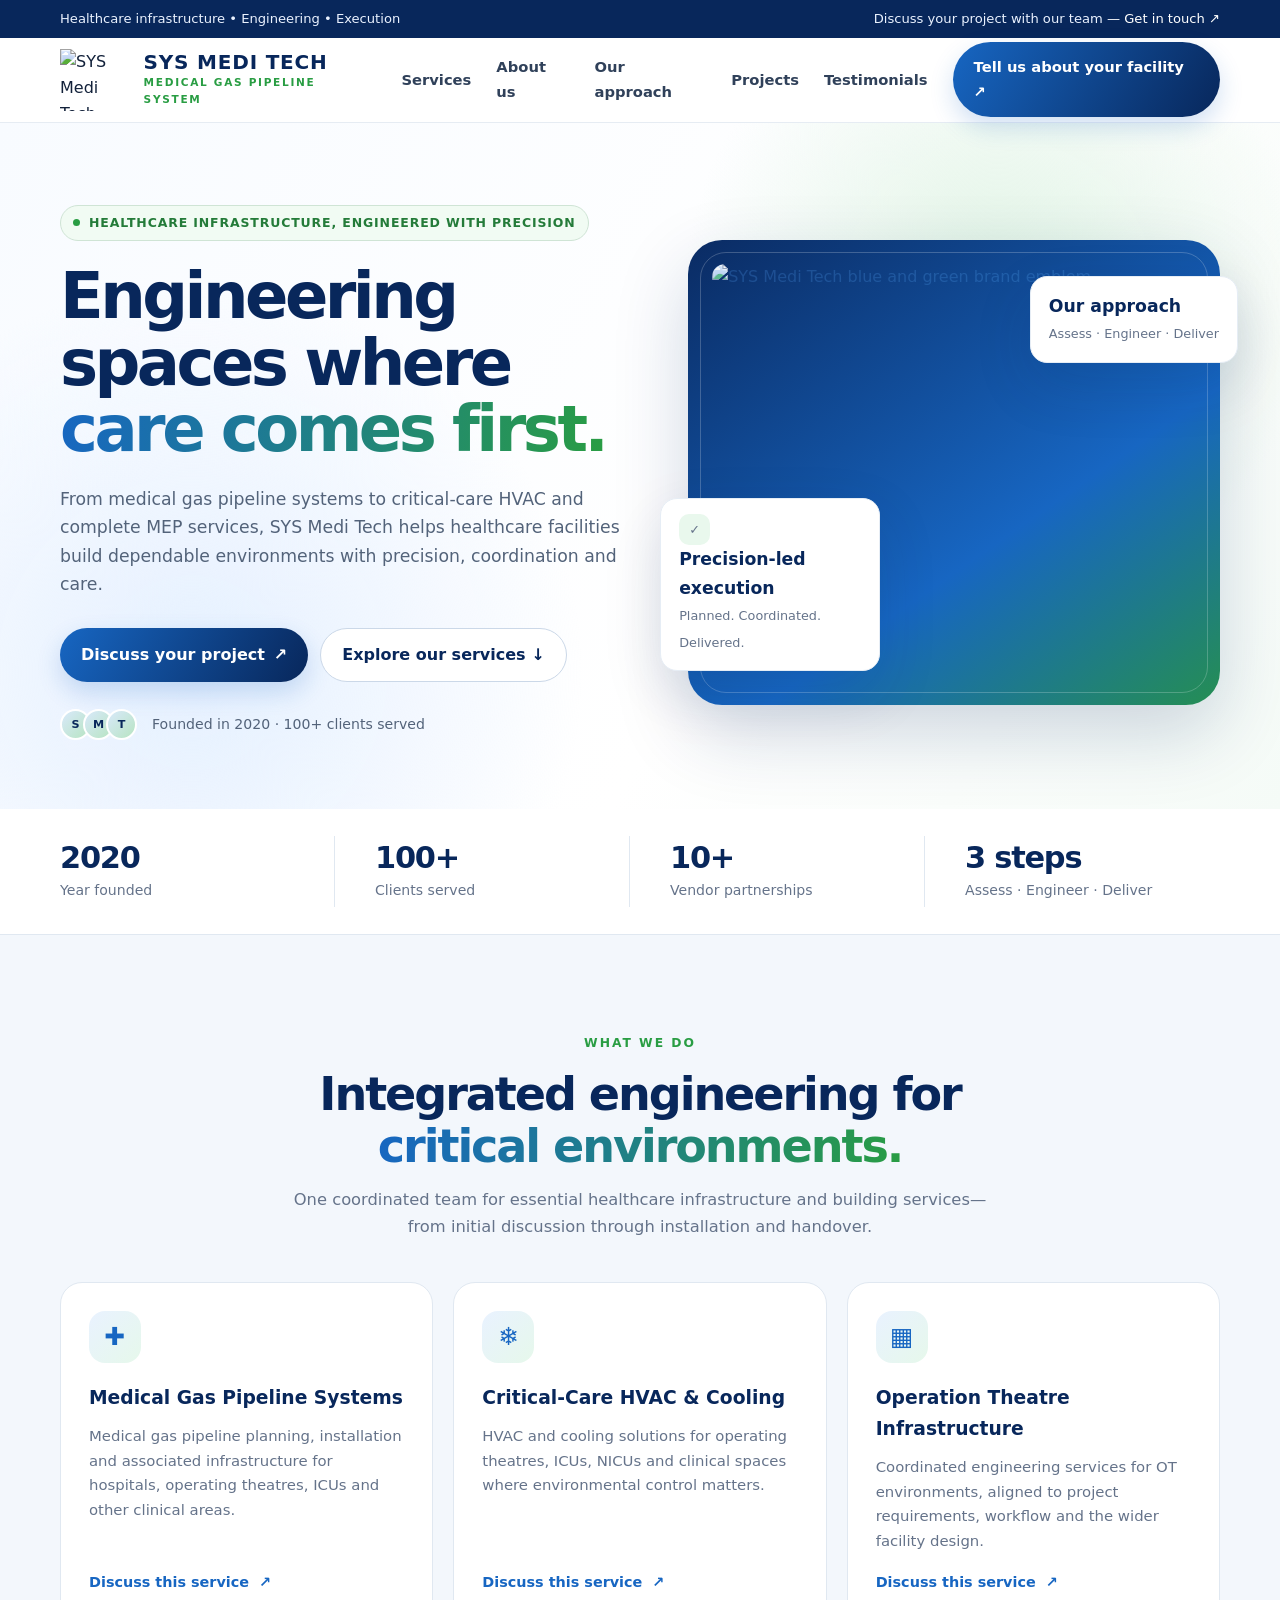
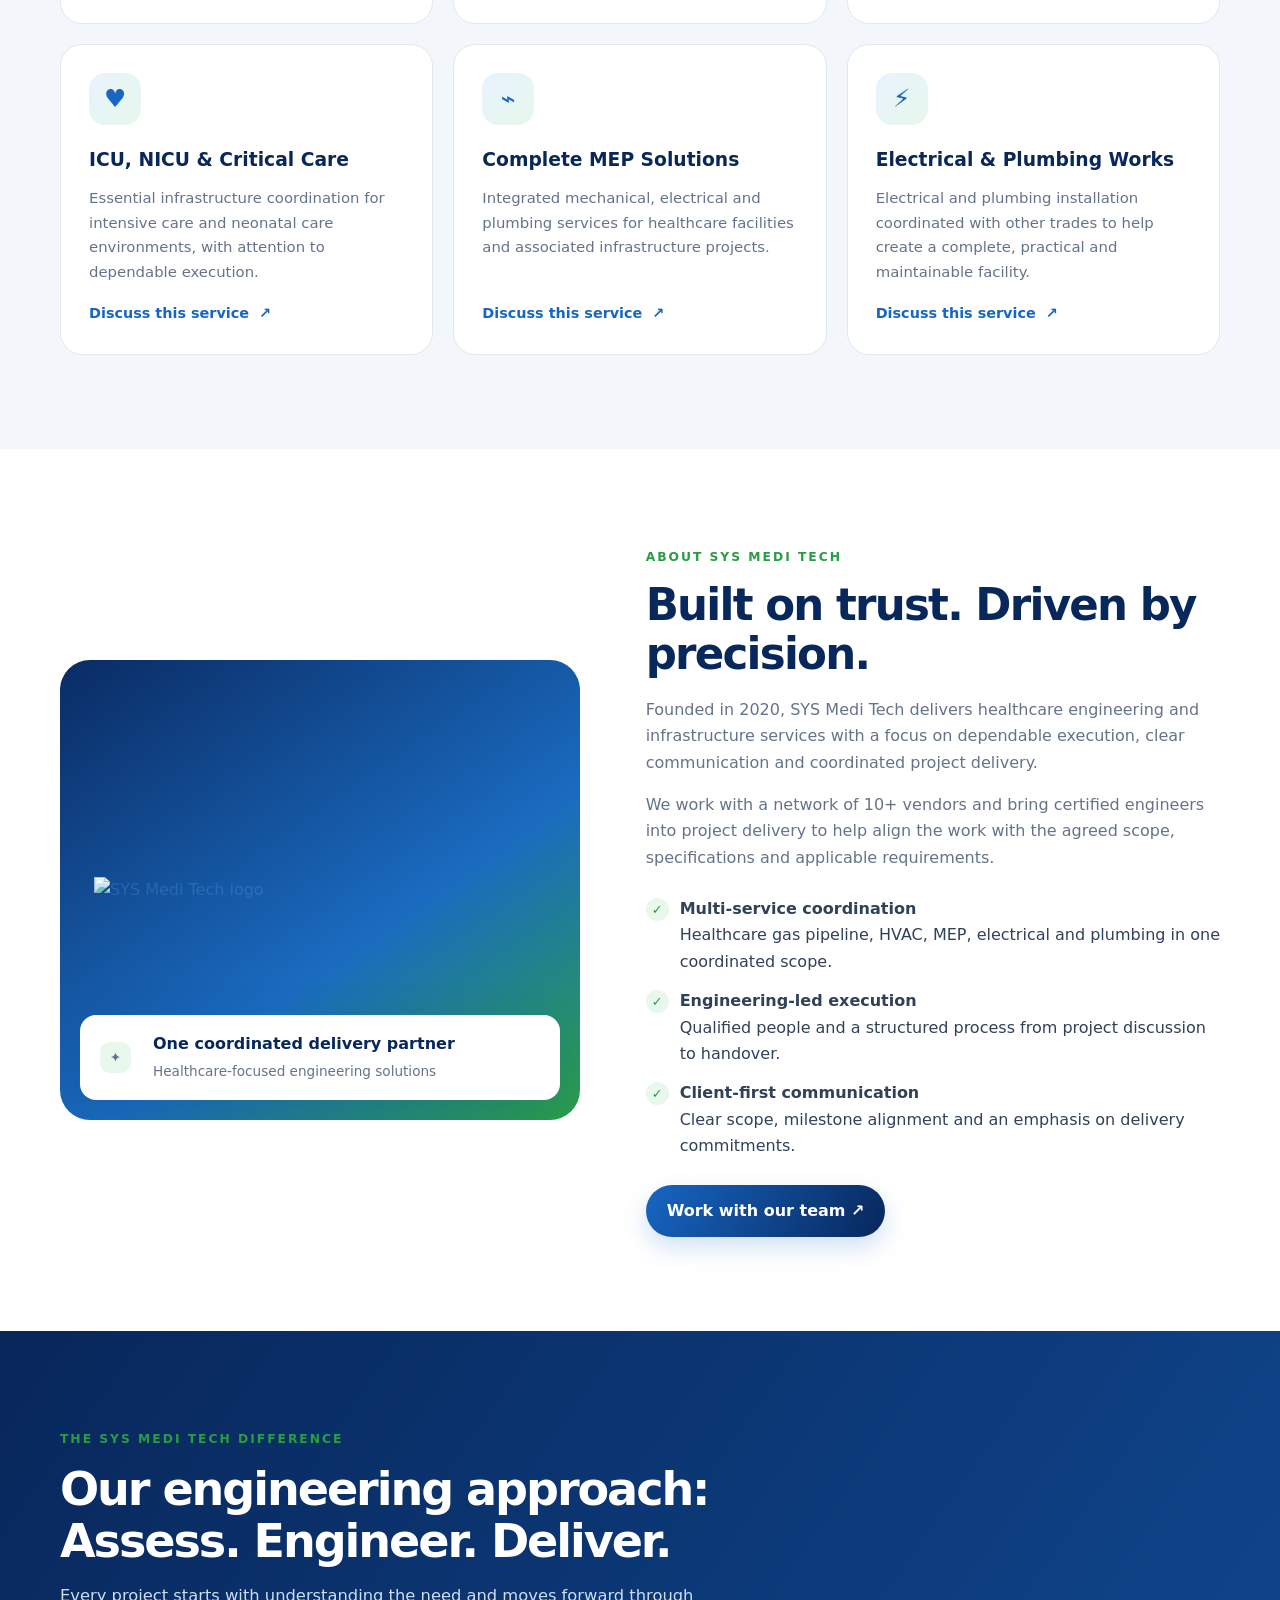
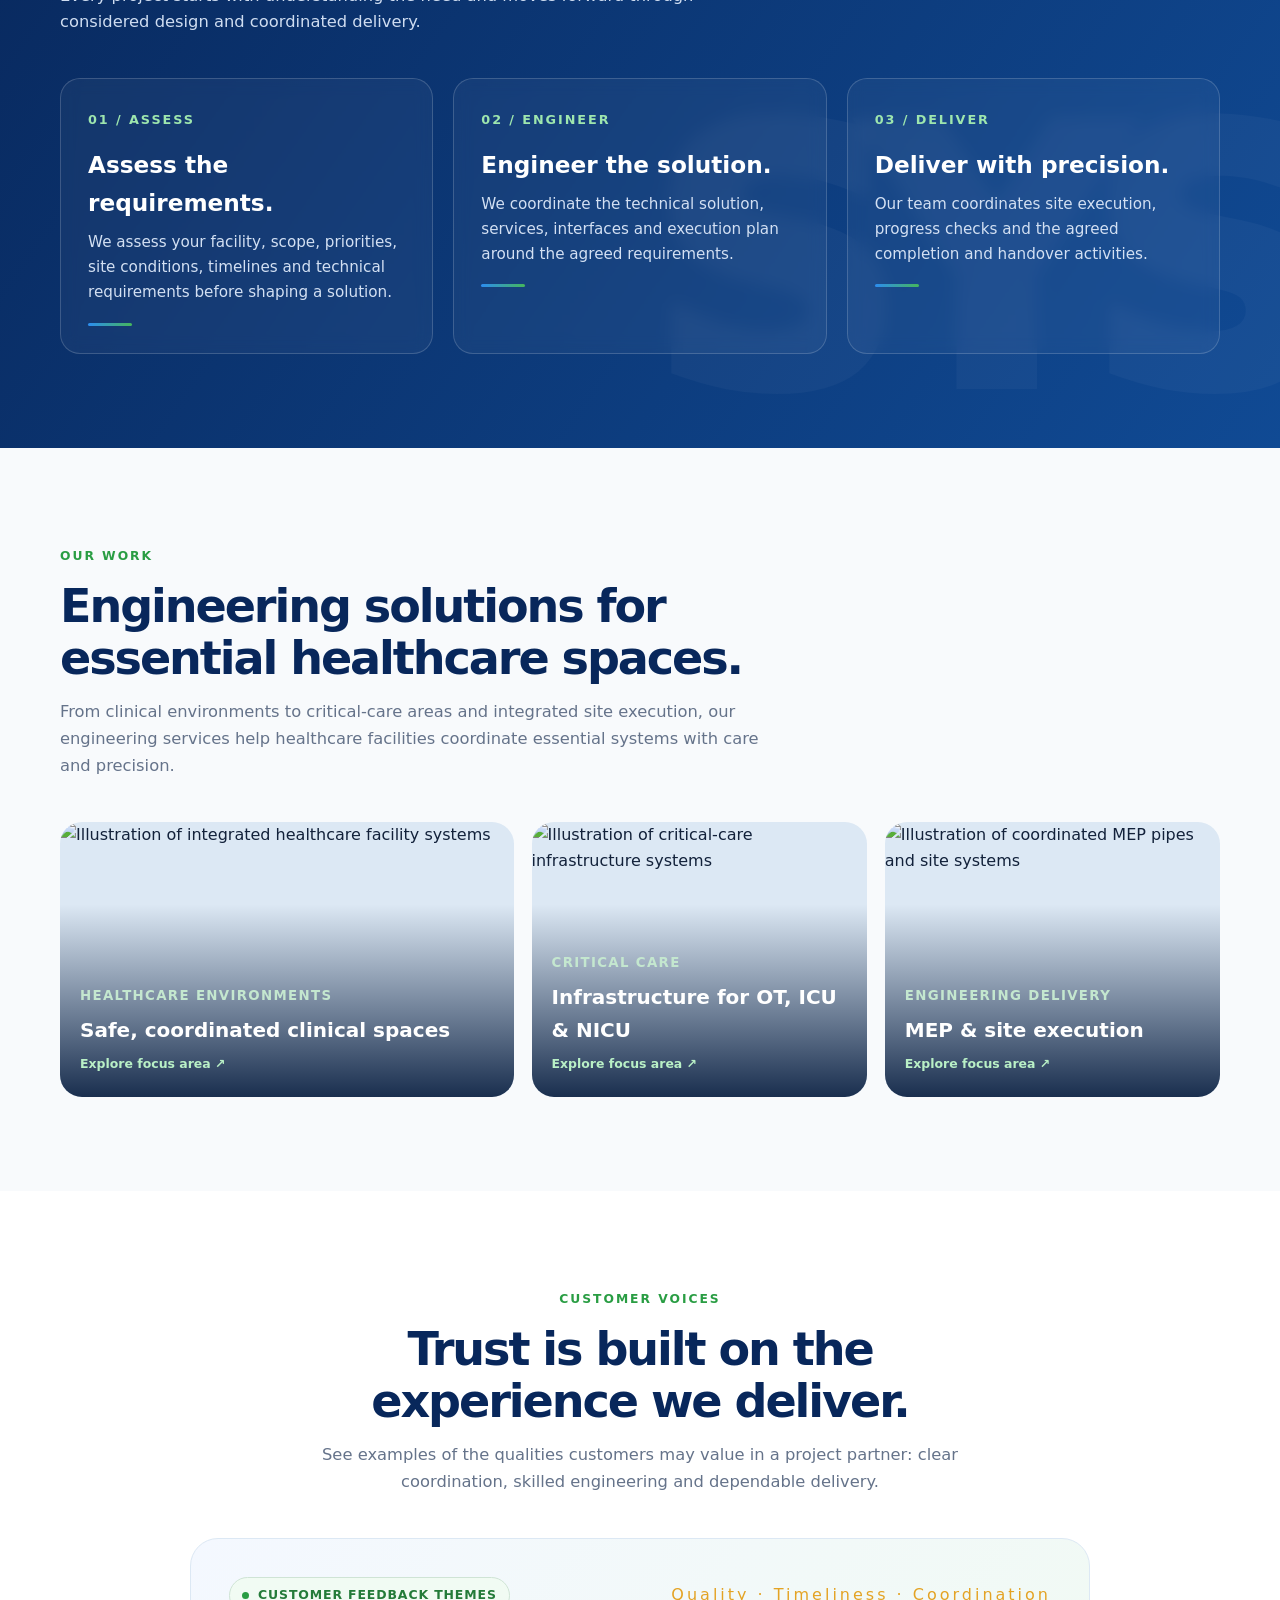
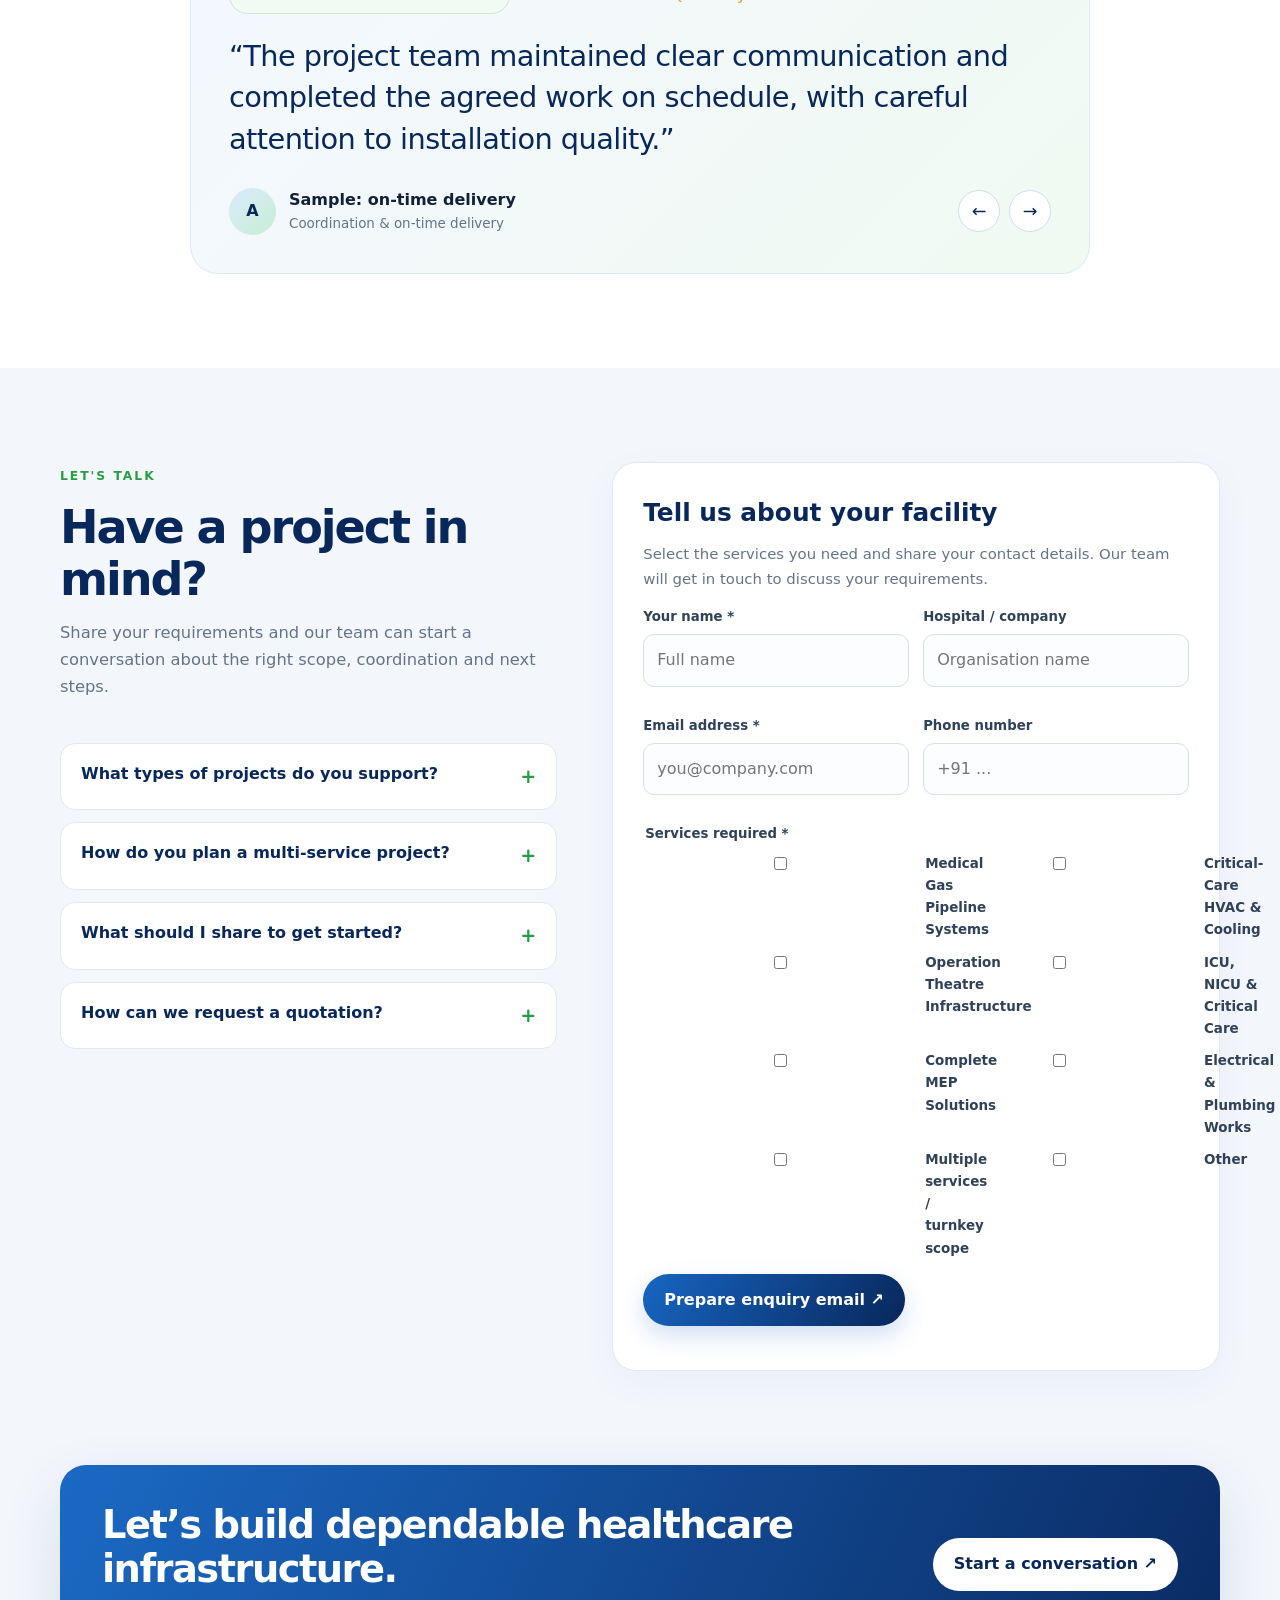
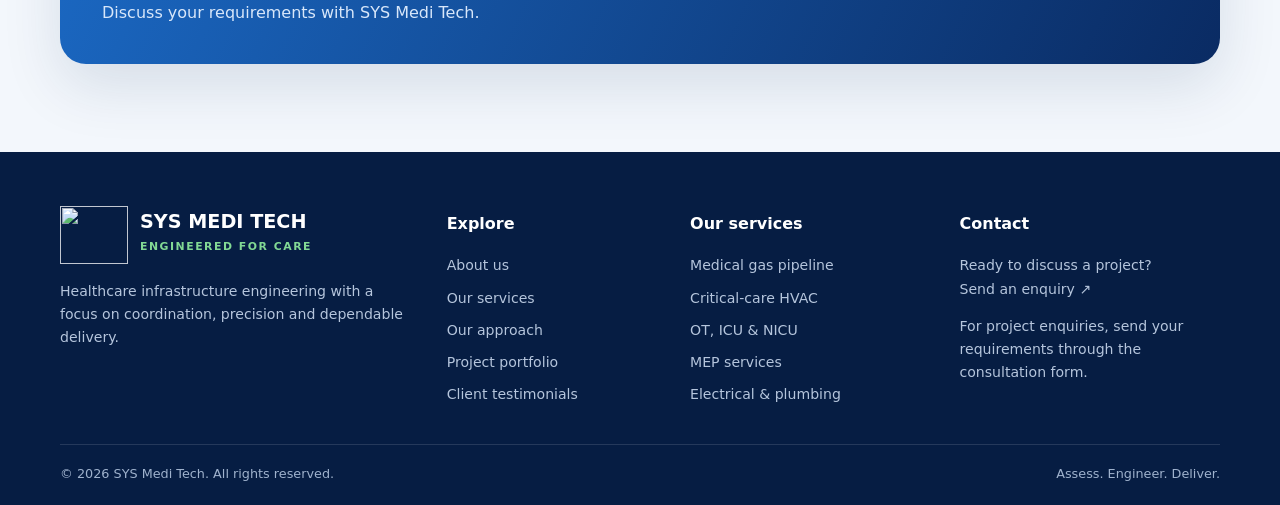
==== index.html @ 1ce5b5eb "Add files via upload added the website code base htmls" ====
<!doctype html>
<html lang="en">
<head>
<meta charset="utf-8">
<meta name="viewport" content="width=device-width, initial-scale=1">
<meta name="theme-color" content="#0b2b62">
<meta name="description" content="SYS Medi Tech delivers medical gas pipeline systems, OT and critical-care HVAC, and integrated MEP, electrical and plumbing solutions for healthcare facilities.">
<title>SYS Medi Tech | Healthcare Infrastructure, Engineered with Precision</title>
<style>
:root{--navy:#08275b;--blue:#1766c2;--green:#299d43;--ink:#12213a;--muted:#65738a;--pale:#f3f7fc;--line:#e0e8f1;--white:#fff;--shadow:0 22px 60px rgba(10,38,82,.12);--radius:22px}
*{box-sizing:border-box}html{scroll-behavior:smooth;scroll-padding-top:92px}body{margin:0;font-family:Inter,ui-sans-serif,system-ui,-apple-system,BlinkMacSystemFont,"Segoe UI",sans-serif;color:var(--ink);background:#fff;line-height:1.65}a{color:inherit;text-decoration:none}button,input,textarea,select{font:inherit}button,a{ -webkit-tap-highlight-color:transparent}.container{width:min(1160px,calc(100% - 40px));margin:auto}.topline{background:var(--navy);color:#eaf2ff;font-size:.82rem}.topline .container{display:flex;justify-content:space-between;gap:18px;padding:8px 0}.topline a{color:#fff}.header{position:sticky;top:0;z-index:30;background:rgba(255,255,255,.94);backdrop-filter:blur(14px);border-bottom:1px solid rgba(224,232,241,.8)}.nav{display:flex;align-items:center;justify-content:space-between;min-height:84px;gap:24px}.brand{display:flex;align-items:center;gap:12px;min-width:210px}.brand img{width:72px;height:62px;object-fit:contain;mix-blend-mode:multiply}.brand-text{line-height:1.05}.brand-text strong{display:block;color:var(--navy);font-size:1.25rem;letter-spacing:.04em}.brand-text span{font-size:.66rem;letter-spacing:.16em;color:var(--green);font-weight:800}.navlinks{display:flex;align-items:center;gap:25px;font-size:.92rem;font-weight:650;color:#30415a}.navlinks a:hover{color:var(--blue)}.btn{display:inline-flex;align-items:center;justify-content:center;gap:9px;border:0;border-radius:999px;padding:13px 21px;font-weight:750;cursor:pointer;transition:transform .2s,box-shadow .2s,background .2s}.btn:hover{transform:translateY(-2px)}.btn-primary{background:linear-gradient(120deg,var(--blue),var(--navy));color:#fff;box-shadow:0 10px 24px #1766c233}.btn-outline{border:1px solid #cbd8e8;background:#fff;color:var(--navy)}.menu-btn{display:none;background:#eef4fc;border:0;border-radius:12px;padding:10px;color:var(--navy);font-size:1.3rem}
.hero{position:relative;overflow:hidden;background:radial-gradient(circle at 78% 25%,#dff3e4 0,transparent 28%),radial-gradient(circle at 15% 80%,#e5f0ff 0,transparent 32%),linear-gradient(120deg,#f8fbff 0%,#fff 60%,#f5fbf7 100%);padding:82px 0 70px}.hero-grid{display:grid;grid-template-columns:1.04fr .96fr;align-items:center;gap:52px}.eyebrow{display:inline-flex;align-items:center;gap:9px;border:1px solid #cfe4d5;background:#f1fbf3;color:#247b39;padding:7px 12px;border-radius:999px;font-size:.78rem;font-weight:800;letter-spacing:.07em;text-transform:uppercase}.eyebrow:before{content:"";width:7px;height:7px;border-radius:50%;background:var(--green)}h1,h2,h3,p{margin-top:0}h1{font-size:clamp(2.7rem,5vw,4.6rem);line-height:1.04;letter-spacing:-.055em;color:var(--navy);margin:22px 0}.gradient{background:linear-gradient(100deg,var(--blue),var(--green));-webkit-background-clip:text;background-clip:text;color:transparent}.hero-copy{max-width:580px;font-size:1.08rem;color:#53637a}.hero-actions{display:flex;flex-wrap:wrap;gap:12px;margin:29px 0 27px}.microproof{display:flex;align-items:center;gap:15px;color:#53637a;font-size:.88rem}.avatars{display:flex}.avatars span{width:31px;height:31px;border:2px solid #fff;border-radius:50%;margin-left:-8px;background:linear-gradient(135deg,#d9e9fb,#b7e4c2);display:grid;place-items:center;font-size:.7rem;color:var(--navy);font-weight:900}.avatars span:first-child{margin-left:0}.hero-art{position:relative;min-height:465px;border-radius:34px;background:linear-gradient(145deg,#0a2b63,#1766c2 62%,#258e53);padding:24px;box-shadow:0 28px 75px #0a2b6330;isolation:isolate}.hero-art:before{content:"";position:absolute;inset:12px;border:1px solid #ffffff36;border-radius:26px;z-index:-1}.hero-art img{width:100%;height:100%;max-height:420px;object-fit:contain;border-radius:20px;mix-blend-mode:screen;opacity:.96}.floating-card{position:absolute;background:#fff;border:1px solid #e6edf5;box-shadow:var(--shadow);border-radius:17px;padding:15px 18px;max-width:220px}.floating-card strong{display:block;color:var(--navy);font-size:1.08rem}.floating-card span{font-size:.8rem;color:var(--muted)}.float-one{left:-28px;bottom:34px}.float-two{right:-18px;top:36px}.mini-icon{display:inline-grid;place-items:center;width:31px;height:31px;border-radius:10px;background:#e9f8ed;color:var(--green);margin-right:8px;font-weight:900}
.stats{position:relative;margin-top:-1px;background:#fff;border-bottom:1px solid var(--line)}.stats-grid{display:grid;grid-template-columns:repeat(4,1fr);padding:27px 0;gap:20px}.stat{padding:4px 20px;border-right:1px solid var(--line)}.stat:first-child{padding-left:0}.stat:last-child{border:0}.stat strong{display:block;font-size:1.9rem;line-height:1.2;color:var(--navy);letter-spacing:-.04em}.stat span{font-size:.88rem;color:var(--muted)}
section{padding:94px 0}.section-head{max-width:720px;margin-bottom:42px}.section-head.center{text-align:center;margin-left:auto;margin-right:auto}.kicker{font-size:.77rem;text-transform:uppercase;letter-spacing:.16em;color:var(--green);font-weight:850}.section-head h2{font-size:clamp(2rem,3.6vw,3.1rem);letter-spacing:-.045em;line-height:1.13;color:var(--navy);margin:12px 0 15px}.section-head p{color:var(--muted);font-size:1.02rem}
.services{background:var(--pale)}.service-grid{display:grid;grid-template-columns:repeat(3,1fr);gap:20px}.service-card{background:#fff;border:1px solid var(--line);border-radius:var(--radius);padding:28px;transition:transform .22s,box-shadow .22s,border-color .22s;display:flex;flex-direction:column;min-height:290px}.service-card:hover{transform:translateY(-5px);box-shadow:var(--shadow);border-color:#b6d2f1}.service-icon{width:52px;height:52px;border-radius:16px;display:grid;place-items:center;background:linear-gradient(135deg,#e9f2ff,#e6f8eb);color:var(--blue);font-size:1.55rem;margin-bottom:20px}.service-card h3{font-size:1.17rem;color:var(--navy);margin-bottom:10px}.service-card p{color:var(--muted);font-size:.93rem;margin-bottom:18px}.service-card a{margin-top:auto;color:var(--blue);font-weight:800;font-size:.9rem}.service-card a span{margin-left:5px}
.about-grid{display:grid;grid-template-columns:.95fr 1.05fr;gap:66px;align-items:center}.about-visual{position:relative;min-height:460px;border-radius:30px;overflow:hidden;background:linear-gradient(145deg,#0a2b63,#1a6bc0 60%,#2ba04a);padding:34px;display:flex;align-items:center;justify-content:center}.about-visual img{width:100%;max-height:390px;object-fit:contain;mix-blend-mode:screen}.about-stamp{position:absolute;bottom:20px;left:20px;right:20px;background:#fff;padding:16px 20px;border-radius:16px;display:flex;align-items:center;gap:14px;box-shadow:var(--shadow)}.about-stamp strong{display:block;color:var(--navy)}.about-stamp span{font-size:.85rem;color:var(--muted)}.about-copy h2{font-size:clamp(2rem,3.4vw,3rem);line-height:1.12;letter-spacing:-.04em;color:var(--navy);margin:12px 0 18px}.about-copy>p{color:var(--muted)}.check-list{list-style:none;padding:0;margin:25px 0;display:grid;gap:13px}.check-list li{display:flex;gap:11px;align-items:flex-start;color:#30415a}.check{flex:0 0 23px;height:23px;border-radius:50%;display:grid;place-items:center;background:#e8f8ec;color:var(--green);font-weight:900;font-size:.8rem;margin-top:2px}.three-d{background:linear-gradient(125deg,#08275b,#104a94);color:#fff;position:relative;overflow:hidden}.three-d:after{content:"SYS";position:absolute;right:-20px;bottom:-110px;font-size:22rem;font-weight:950;color:#ffffff08;letter-spacing:-.1em;pointer-events:none}.three-d .section-head h2{color:#fff}.three-d .section-head p{color:#cfddf1}.steps{display:grid;grid-template-columns:repeat(3,1fr);gap:20px;position:relative;z-index:1}.step{padding:27px;border:1px solid #ffffff2c;background:#ffffff0b;border-radius:20px;backdrop-filter:blur(8px)}.step-number{font-size:.8rem;color:#9ee6ae;font-weight:900;letter-spacing:.15em}.step h3{font-size:1.45rem;margin:13px 0 8px}.step p{color:#d3e0f3;margin:0;font-size:.95rem}.step-line{height:3px;width:44px;background:linear-gradient(90deg,#2c8df0,#45b65c);margin:17px 0 0;border-radius:4px}
.projects{background:#f8fafc}.project-grid{display:grid;grid-template-columns:1.15fr .85fr .85fr;gap:18px}.project-card{min-height:275px;border-radius:22px;overflow:hidden;position:relative;background:#dce8f4}.project-card>a{display:block;position:relative;height:100%;min-height:275px;color:inherit}.project-card img{width:100%;height:100%;min-height:275px;object-fit:cover;display:block;transition:transform .5s}.project-card:hover img{transform:scale(1.05)}.project-more{display:inline-block;margin-top:7px;font-size:.78rem;font-weight:800;color:#b9f0c6}.project-card .project-label{pointer-events:none}.project-card:after{content:"";position:absolute;inset:0;background:linear-gradient(0deg,#061c3ee8,transparent 70%)}.project-label{position:absolute;z-index:1;bottom:20px;left:20px;right:20px;color:#fff}.project-label small{color:#c4e7cf;font-weight:800;letter-spacing:.1em;text-transform:uppercase}.project-label h3{margin:6px 0 0;font-size:1.25rem}.portfolio-note{font-size:.86rem;color:var(--muted);margin-top:16px}
.testimonials{background:#fff}.testimonial-shell{max-width:900px;margin:auto;border-radius:28px;padding:38px;background:linear-gradient(135deg,#f4f8ff,#f0faf2);border:1px solid #dce8f4}.testimonial-top{display:flex;align-items:center;justify-content:space-between;gap:15px;margin-bottom:22px}.stars{letter-spacing:3px;color:#e4a324}.testimonial-quote{font-size:clamp(1.25rem,2.3vw,1.8rem);line-height:1.45;letter-spacing:-.02em;color:var(--navy);margin:0 0 26px}.testimonial-bottom{display:flex;align-items:center;justify-content:space-between;gap:20px}.client{display:flex;align-items:center;gap:13px}.client-avatar{width:47px;height:47px;border-radius:50%;background:linear-gradient(135deg,#dbeaff,#c6efd1);display:grid;place-items:center;color:var(--navy);font-weight:900}.client strong{display:block}.client span{display:block;color:var(--muted);font-size:.84rem}.slider-controls{display:flex;gap:9px}.slider-controls button{width:42px;height:42px;border-radius:50%;border:1px solid #d2deed;background:#fff;color:var(--navy);cursor:pointer;font-size:1.1rem}.testimonial-disclaimer{font-size:.8rem;color:#68778d;text-align:center;margin:16px auto 0;max-width:720px}
.faq-contact{background:var(--pale)}.faq-grid{display:grid;grid-template-columns:.9fr 1.1fr;gap:55px}.faq-list details{background:#fff;border:1px solid var(--line);border-radius:15px;margin-bottom:12px;padding:17px 20px}.faq-list summary{font-weight:800;color:var(--navy);cursor:pointer;list-style:none;display:flex;justify-content:space-between;gap:16px}.faq-list summary:after{content:"+";font-size:1.2rem;color:var(--green)}.faq-list details[open] summary:after{content:"−"}.faq-list details p{margin:13px 0 0;color:var(--muted);font-size:.92rem}.contact-card{background:#fff;border:1px solid var(--line);border-radius:24px;padding:30px;box-shadow:0 12px 40px #0a2b630a}.contact-card h3{color:var(--navy);font-size:1.55rem;margin-bottom:8px}.contact-card>p{color:var(--muted);font-size:.93rem}.form-grid{display:grid;grid-template-columns:1fr 1fr;gap:14px}.field{display:flex;flex-direction:column;gap:6px;margin-bottom:14px}.field.full{grid-column:1/-1}.field label{font-size:.83rem;font-weight:750;color:#30415a}.field input,.field select,.field textarea{width:100%;border:1px solid #d6e0ec;background:#fbfdff;border-radius:11px;padding:12px 13px;color:var(--ink);outline:none}.field input:focus,.field select:focus,.field textarea:focus{border-color:#4386d4;box-shadow:0 0 0 3px #4386d41c}.field textarea{min-height:105px;resize:vertical}.form-note{font-size:.78rem;color:var(--muted);margin:10px 0 0}.form-status{font-size:.88rem;margin-top:12px;color:var(--green);font-weight:700}
.cta-band{padding:0 0 88px;background:var(--pale)}.cta-inner{background:linear-gradient(115deg,#1b69c4,#0a2b63);border-radius:26px;padding:38px 42px;display:flex;align-items:center;justify-content:space-between;gap:24px;color:#fff;box-shadow:var(--shadow)}.cta-inner h2{font-size:clamp(1.6rem,3vw,2.4rem);line-height:1.15;margin:0 0 8px;letter-spacing:-.04em}.cta-inner p{margin:0;color:#d8e7fa}.cta-inner .btn{background:#fff;color:var(--navy);white-space:nowrap}
footer{background:#061d43;color:#d1dced;padding:54px 0 20px}.footer-grid{display:grid;grid-template-columns:1.35fr .8fr .9fr 1fr;gap:35px;padding-bottom:38px}.footer-brand{display:flex;align-items:center;gap:12px;margin-bottom:16px}.footer-brand img{width:68px;height:58px;object-fit:contain;mix-blend-mode:screen}.footer-brand strong{font-size:1.2rem;display:block;color:#fff;line-height:1.1}.footer-brand span{font-size:.68rem;letter-spacing:.14em;color:#82d994;font-weight:800}.footer-grid p,.footer-grid li{font-size:.88rem;color:#b5c5dc}.footer-grid h4{color:#fff;margin:5px 0 17px}.footer-grid ul{list-style:none;margin:0;padding:0;display:grid;gap:9px}.footer-grid a:hover{color:#9fe2ad}.footer-bottom{border-top:1px solid #ffffff20;padding-top:18px;display:flex;justify-content:space-between;gap:18px;font-size:.8rem;color:#9fb2cd}.back-top{position:fixed;right:20px;bottom:20px;width:46px;height:46px;border-radius:50%;display:grid;place-items:center;background:var(--green);color:white;box-shadow:0 10px 28px #1c8b3b55;z-index:20;opacity:0;pointer-events:none;transition:opacity .2s}.back-top.visible{opacity:1;pointer-events:auto}
@media(max-width:960px){.navlinks{gap:15px}.navlinks a:not(.btn){font-size:.84rem}.hero-grid{gap:30px}.hero-art{min-height:380px}.service-grid{grid-template-columns:repeat(2,1fr)}.about-grid{gap:35px}.project-grid{grid-template-columns:1fr 1fr}.project-card:first-child{grid-column:1/-1}.footer-grid{grid-template-columns:1fr 1fr}.faq-grid{gap:30px}}
@media(max-width:760px){.container{width:min(100% - 30px,600px)}.topline .container{justify-content:center;text-align:center}.topline .top-right{display:none}.nav{min-height:72px}.brand{min-width:0}.brand img{width:56px;height:52px}.brand-text strong{font-size:1.05rem}.brand-text span{font-size:.56rem}.menu-btn{display:block}.navlinks{display:none;position:absolute;left:15px;right:15px;top:calc(100% + 7px);background:#fff;border:1px solid var(--line);border-radius:17px;padding:18px;box-shadow:var(--shadow);align-items:stretch;flex-direction:column;gap:14px}.navlinks.open{display:flex}.navlinks .btn{width:100%}.hero{padding:55px 0 54px}.hero-grid{grid-template-columns:1fr;gap:40px}h1{font-size:clamp(2.55rem,12vw,3.7rem)}.hero-art{min-height:300px;padding:18px;margin:0 10px}.hero-art img{max-height:290px}.float-one{left:-10px;bottom:18px}.float-two{right:-10px;top:15px}.floating-card{padding:11px 13px;max-width:175px}.floating-card strong{font-size:.95rem}.floating-card span{font-size:.72rem}.stats-grid{grid-template-columns:1fr 1fr;gap:22px 10px;padding:24px 0}.stat{padding:4px 12px;border-right:0}.stat:nth-child(odd){border-right:1px solid var(--line);padding-left:0}.stat strong{font-size:1.65rem}section{padding:68px 0}.section-head{margin-bottom:30px}.service-grid{grid-template-columns:1fr}.service-card{min-height:0}.about-grid{grid-template-columns:1fr;gap:32px}.about-visual{min-height:320px;padding:22px}.about-visual img{max-height:275px}.steps{grid-template-columns:1fr}.step{padding:23px}.project-grid{grid-template-columns:1fr}.project-card:first-child{grid-column:auto}.project-card,.project-card>a,.project-card img{min-height:240px}.testimonial-shell{padding:24px 20px}.testimonial-top{align-items:flex-start;flex-direction:column}.testimonial-bottom{align-items:flex-start}.faq-grid{grid-template-columns:1fr}.contact-card{padding:22px}.form-grid{grid-template-columns:1fr;gap:0}.field.full{grid-column:auto}.cta-band{padding-bottom:60px}.cta-inner{padding:28px 23px;align-items:flex-start;flex-direction:column}.footer-grid{grid-template-columns:1fr;gap:25px}.footer-bottom{flex-direction:column;gap:7px}}

.service-choice{border:0;padding:0;margin:0 0 14px;min-width:0}.service-choice legend{font-size:.83rem;font-weight:750;color:#30415a;margin-bottom:8px}.service-check-grid{display:grid;grid-template-columns:1fr 1fr;gap:10px 12px}.service-check-grid label{display:flex;gap:8px;align-items:flex-start;font-size:.84rem;color:#30415a;cursor:pointer}.service-check-grid input{accent-color:#1766c2;margin-top:4px;flex:0 0 auto}.project-card a:focus-visible{outline:3px solid #1766c2;outline-offset:3px}.brand img{object-fit:contain;mix-blend-mode:normal}
@media(max-width:760px){.service-check-grid{grid-template-columns:1fr}}

@media(prefers-reduced-motion:reduce){html{scroll-behavior:auto}*,*:before,*:after{transition:none!important;animation:none!important}}
</style>
</head>
<body>
<div class="topline"><div class="container"><div>Healthcare infrastructure • Engineering • Execution</div><div class="top-right">Discuss your project with our team <a href="#contact">— Get in touch ↗</a></div></div></div>
<header class="header"><div class="container nav">
<a class="brand" href="#home" aria-label="SYS Medi Tech home"><img src="assets/sys-medi-tech-icon.svg" alt="SYS Medi Tech emblem"><div class="brand-text"><strong>SYS MEDI TECH</strong><span>MEDICAL GAS PIPELINE SYSTEM</span></div></a>
<button class="menu-btn" id="menuBtn" aria-label="Open navigation" aria-expanded="false">☰</button>
<nav class="navlinks" id="navLinks" aria-label="Main navigation"><a href="#services">Services</a><a href="#about">About us</a><a href="#approach">Our approach</a><a href="#projects">Projects</a><a href="#testimonials">Testimonials</a><a class="btn btn-primary" href="#contact">Tell us about your facility ↗</a></nav>
</div></header>
<main>
<section class="hero" id="home"><div class="container hero-grid">
<div><span class="eyebrow">Healthcare infrastructure, engineered with precision</span><h1>Engineering spaces where <span class="gradient">care comes first.</span></h1><p class="hero-copy">From medical gas pipeline systems to critical-care HVAC and complete MEP services, SYS Medi Tech helps healthcare facilities build dependable environments with precision, coordination and care.</p><div class="hero-actions"><a class="btn btn-primary" href="#contact">Discuss your project <span>↗</span></a><a class="btn btn-outline" href="#services">Explore our services ↓</a></div><div class="microproof"><div class="avatars" aria-hidden="true"><span>S</span><span>M</span><span>T</span></div><span>Founded in 2020 · 100+ clients served</span></div></div>
<div class="hero-art"><img src="assets/sys-medi-tech-logo.svg" alt="SYS Medi Tech blue and green brand emblem"><div class="floating-card float-one"><span class="mini-icon">✓</span><strong>Precision-led execution</strong><span>Planned. Coordinated. Delivered.</span></div><div class="floating-card float-two"><strong>Our approach</strong><span>Assess · Engineer · Deliver</span></div></div>
</div></section>
<div class="stats"><div class="container stats-grid"><div class="stat"><strong>2020</strong><span>Year founded</span></div><div class="stat"><strong>100+</strong><span>Clients served</span></div><div class="stat"><strong>10+</strong><span>Vendor partnerships</span></div><div class="stat"><strong>3 steps</strong><span>Assess · Engineer · Deliver</span></div></div></div>
<section class="services" id="services"><div class="container"><div class="section-head center"><span class="kicker">What we do</span><h2>Integrated engineering for <span class="gradient">critical environments.</span></h2><p>One coordinated team for essential healthcare infrastructure and building services—from initial discussion through installation and handover.</p></div>
<div class="service-grid">
<article class="service-card"><div class="service-icon">✚</div><h3>Medical Gas Pipeline Systems</h3><p>Medical gas pipeline planning, installation and associated infrastructure for hospitals, operating theatres, ICUs and other clinical areas.</p><a href="#contact" data-service="Medical Gas Pipeline Systems">Discuss this service <span>↗</span></a></article>
<article class="service-card"><div class="service-icon">❄</div><h3>Critical-Care HVAC & Cooling</h3><p>HVAC and cooling solutions for operating theatres, ICUs, NICUs and clinical spaces where environmental control matters.</p><a href="#contact" data-service="Critical-Care HVAC & Cooling">Discuss this service <span>↗</span></a></article>
<article class="service-card"><div class="service-icon">▦</div><h3>Operation Theatre Infrastructure</h3><p>Coordinated engineering services for OT environments, aligned to project requirements, workflow and the wider facility design.</p><a href="#contact" data-service="Operation Theatre Infrastructure">Discuss this service <span>↗</span></a></article>
<article class="service-card"><div class="service-icon">♥</div><h3>ICU, NICU & Critical Care</h3><p>Essential infrastructure coordination for intensive care and neonatal care environments, with attention to dependable execution.</p><a href="#contact" data-service="ICU, NICU & Critical Care">Discuss this service <span>↗</span></a></article>
<article class="service-card"><div class="service-icon">⌁</div><h3>Complete MEP Solutions</h3><p>Integrated mechanical, electrical and plumbing services for healthcare facilities and associated infrastructure projects.</p><a href="#contact" data-service="Complete MEP Solutions">Discuss this service <span>↗</span></a></article>
<article class="service-card"><div class="service-icon">⚡</div><h3>Electrical & Plumbing Works</h3><p>Electrical and plumbing installation coordinated with other trades to help create a complete, practical and maintainable facility.</p><a href="#contact" data-service="Electrical & Plumbing Works">Discuss this service <span>↗</span></a></article>
</div></div></section>
<section id="about"><div class="container about-grid"><div class="about-visual"><img src="assets/sys-medi-tech-logo.svg" alt="SYS Medi Tech logo"><div class="about-stamp"><span class="mini-icon">✦</span><div><strong>One coordinated delivery partner</strong><span>Healthcare-focused engineering solutions</span></div></div></div><div class="about-copy"><span class="kicker">About SYS Medi Tech</span><h2>Built on trust. Driven by precision.</h2><p>Founded in 2020, SYS Medi Tech delivers healthcare engineering and infrastructure services with a focus on dependable execution, clear communication and coordinated project delivery.</p><p>We work with a network of 10+ vendors and bring certified engineers into project delivery to help align the work with the agreed scope, specifications and applicable requirements.</p><ul class="check-list"><li><span class="check">✓</span><span><strong>Multi-service coordination</strong><br>Healthcare gas pipeline, HVAC, MEP, electrical and plumbing in one coordinated scope.</span></li><li><span class="check">✓</span><span><strong>Engineering-led execution</strong><br>Qualified people and a structured process from project discussion to handover.</span></li><li><span class="check">✓</span><span><strong>Client-first communication</strong><br>Clear scope, milestone alignment and an emphasis on delivery commitments.</span></li></ul><a class="btn btn-primary" href="#contact">Work with our team ↗</a></div></div></section>
<section class="three-d" id="approach"><div class="container"><div class="section-head"><span class="kicker">The SYS Medi Tech difference</span><h2>Our engineering approach: Assess. Engineer. Deliver.</h2><p>Every project starts with understanding the need and moves forward through considered design and coordinated delivery.</p></div><div class="steps"><article class="step"><span class="step-number">01 / ASSESS</span><h3>Assess the requirements.</h3><p>We assess your facility, scope, priorities, site conditions, timelines and technical requirements before shaping a solution.</p><div class="step-line"></div></article><article class="step"><span class="step-number">02 / ENGINEER</span><h3>Engineer the solution.</h3><p>We coordinate the technical solution, services, interfaces and execution plan around the agreed requirements.</p><div class="step-line"></div></article><article class="step"><span class="step-number">03 / DELIVER</span><h3>Deliver with precision.</h3><p>Our team coordinates site execution, progress checks and the agreed completion and handover activities.</p><div class="step-line"></div></article></div></div></section>
<section class="projects" id="projects"><div class="container"><div class="section-head"><span class="kicker">Our work</span><h2>Engineering solutions for essential healthcare spaces.</h2><p>From clinical environments to critical-care areas and integrated site execution, our engineering services help healthcare facilities coordinate essential systems with care and precision.</p></div><div class="project-grid">
<article class="project-card"><a href="healthcare-environments.html" aria-label="Learn about healthcare environments"><img loading="lazy" src="assets/healthcare-environments.svg" alt="Illustration of integrated healthcare facility systems"><div class="project-label"><small>Healthcare environments</small><h3>Safe, coordinated clinical spaces</h3><span class="project-more">Explore focus area ↗</span></div></a></article>
<article class="project-card"><a href="critical-care.html" aria-label="Learn about critical care infrastructure"><img loading="lazy" src="assets/critical-care.svg" alt="Illustration of critical-care infrastructure systems"><div class="project-label"><small>Critical care</small><h3>Infrastructure for OT, ICU & NICU</h3><span class="project-more">Explore focus area ↗</span></div></a></article>
<article class="project-card"><a href="engineering-delivery.html" aria-label="Learn about engineering delivery and MEP site execution"><img loading="lazy" src="assets/engineering-delivery.svg" alt="Illustration of coordinated MEP pipes and site systems"><div class="project-label"><small>Engineering delivery</small><h3>MEP & site execution</h3><span class="project-more">Explore focus area ↗</span></div></a></article>
</div></section>
<section class="testimonials" id="testimonials"><div class="container"><div class="section-head center"><span class="kicker">Customer voices</span><h2>Trust is built on the experience we deliver.</h2><p>See examples of the qualities customers may value in a project partner: clear coordination, skilled engineering and dependable delivery.</p></div>
<div class="testimonial-shell"><div class="testimonial-top"><span class="eyebrow">Customer feedback themes</span><span class="stars" aria-label="Feedback themes">Quality · Timeliness · Coordination</span></div><p class="testimonial-quote" id="quoteText">“The project team maintained clear communication and completed the agreed work on schedule, with careful attention to installation quality.”</p><div class="testimonial-bottom"><div class="client"><div class="client-avatar" id="clientInitials">A</div><div><strong id="clientName">Sample: on-time delivery</strong><span id="clientRole">Coordination & on-time delivery</span></div></div><div class="slider-controls"><button type="button" id="prevTestimonial" aria-label="Previous testimonial">←</button><button type="button" id="nextTestimonial" aria-label="Next testimonial">→</button></div></div></div></div></section>
<section class="faq-contact" id="contact"><div class="container faq-grid"><div><div class="section-head"><span class="kicker">Let's talk</span><h2>Have a project in mind?</h2><p>Share your requirements and our team can start a conversation about the right scope, coordination and next steps.</p></div><div class="faq-list"><details><summary>What types of projects do you support?</summary><p>SYS Medi Tech supports medical gas pipeline systems, HVAC and cooling for OTs and critical-care areas, and integrated MEP, electrical and plumbing works.</p></details><details><summary>How do you plan a multi-service project?</summary><p>We begin by understanding the facility and scope, then coordinate the relevant services, trades and milestones around the agreed project plan.</p></details><details><summary>What should I share to get started?</summary><p>Share your facility type, location, required services and expected timeline. Our team will follow up to clarify the project requirements.</p></details><details><summary>How can we request a quotation?</summary><p>Use the enquiry form to select the services you need and share your contact details. We will discuss the scope and next steps with you.</p></details></div></div>
<div class="contact-card"><h3>Tell us about your facility</h3><p>Select the services you need and share your contact details. Our team will get in touch to discuss your requirements.</p>
<form id="contactForm"><div class="form-grid"><div class="field"><label for="name">Your name *</label><input id="name" name="name" required autocomplete="name" placeholder="Full name"></div><div class="field"><label for="company">Hospital / company</label><input id="company" name="company" autocomplete="organization" placeholder="Organisation name"></div><div class="field"><label for="email">Email address *</label><input id="email" name="email" type="email" required autocomplete="email" placeholder="you@company.com"></div><div class="field"><label for="phone">Phone number</label><input id="phone" name="phone" type="tel" autocomplete="tel" placeholder="+91 ..."></div><fieldset class="field full service-choice"><legend>Services required *</legend><div class="service-check-grid">
<label><input type="checkbox" name="services" value="Medical Gas Pipeline Systems"> Medical Gas Pipeline Systems</label>
<label><input type="checkbox" name="services" value="Critical-Care HVAC & Cooling"> Critical-Care HVAC & Cooling</label>
<label><input type="checkbox" name="services" value="Operation Theatre Infrastructure"> Operation Theatre Infrastructure</label>
<label><input type="checkbox" name="services" value="ICU, NICU & Critical Care"> ICU, NICU & Critical Care</label>
<label><input type="checkbox" name="services" value="Complete MEP Solutions"> Complete MEP Solutions</label>
<label><input type="checkbox" name="services" value="Electrical & Plumbing Works"> Electrical & Plumbing Works</label>
<label><input type="checkbox" name="services" value="Multiple services / turnkey scope"> Multiple services / turnkey scope</label>
<label><input type="checkbox" name="services" value="Other"> Other</label>
</div></fieldset></div><button class="btn btn-primary" type="submit">Prepare enquiry email ↗</button><p class="form-status" id="formStatus" role="status" aria-live="polite"></p></form></div></div></section>
<div class="cta-band"><div class="container"><div class="cta-inner"><div><h2>Let’s build dependable healthcare infrastructure.</h2><p>Discuss your requirements with SYS Medi Tech.</p></div><a class="btn" href="#contact">Start a conversation ↗</a></div></div></div>
</main>
<footer><div class="container"><div class="footer-grid"><div><a class="footer-brand" href="#home"><img src="assets/sys-medi-tech-icon.svg" alt=""><div><strong>SYS MEDI TECH</strong><span>ENGINEERED FOR CARE</span></div></a><p>Healthcare infrastructure engineering with a focus on coordination, precision and dependable delivery.</p></div><div><h4>Explore</h4><ul><li><a href="#about">About us</a></li><li><a href="#services">Our services</a></li><li><a href="#approach">Our approach</a></li><li><a href="#projects">Project portfolio</a></li><li><a href="#testimonials">Client testimonials</a></li></ul></div><div><h4>Our services</h4><ul><li><a href="#services">Medical gas pipeline</a></li><li><a href="#services">Critical-care HVAC</a></li><li><a href="#services">OT, ICU & NICU</a></li><li><a href="#services">MEP services</a></li><li><a href="#services">Electrical & plumbing</a></li></ul></div><div><h4>Contact</h4><p>Ready to discuss a project?<br><a href="#contact">Send an enquiry ↗</a></p><p>For project enquiries, send your requirements through the consultation form.</p></div></div><div class="footer-bottom"><span>© <span id="year"></span> SYS Medi Tech. All rights reserved.</span><span>Assess. Engineer. Deliver.</span></div></div></footer>
<a href="#home" class="back-top" id="backTop" aria-label="Back to top">↑</a>
<script>
const menuBtn=document.getElementById('menuBtn'),navLinks=document.getElementById('navLinks');
menuBtn.addEventListener('click',()=>{const open=navLinks.classList.toggle('open');menuBtn.setAttribute('aria-expanded',String(open));menuBtn.textContent=open?'✕':'☰';});
navLinks.querySelectorAll('a').forEach(a=>a.addEventListener('click',()=>{navLinks.classList.remove('open');menuBtn.setAttribute('aria-expanded','false');menuBtn.textContent='☰';}));
document.querySelectorAll('[data-service]').forEach(a=>a.addEventListener('click',()=>{document.querySelectorAll('input[name=services]').forEach(x=>{if(x.value===a.dataset.service)x.checked=true;});}));
const testimonials=[
{quote:'“The project team maintained clear communication and completed the agreed work on schedule, with careful attention to installation quality.”',name:'Sample: on-time delivery',role:'Project scheduling & communication',initials:'A'},
{quote:'“The engineers were knowledgeable, responsive and careful in coordinating the different service requirements throughout site execution.”',name:'Sample: skilled engineers',role:'Technical expertise & coordination',initials:'B'},
{quote:'“The MEP and site work followed a clear plan, and the team kept us informed as the work progressed toward completion.”',name:'Sample: MEP workmanship',role:'Quality of site execution',initials:'C'}
];let testimonialIndex=0;
function showTestimonial(i){testimonialIndex=(i+testimonials.length)%testimonials.length;const t=testimonials[testimonialIndex];document.getElementById('quoteText').textContent=t.quote;document.getElementById('clientName').textContent=t.name;document.getElementById('clientRole').textContent=t.role;document.getElementById('clientInitials').textContent=t.initials;}
document.getElementById('prevTestimonial').addEventListener('click',()=>showTestimonial(testimonialIndex-1));document.getElementById('nextTestimonial').addEventListener('click',()=>showTestimonial(testimonialIndex+1));
document.getElementById('year').textContent=new Date().getFullYear();
const backTop=document.getElementById('backTop');window.addEventListener('scroll',()=>backTop.classList.toggle('visible',window.scrollY>500),{passive:true});
document.getElementById('contactForm').addEventListener('submit',e=>{e.preventDefault();const f=e.currentTarget;if(!f.reportValidity())return;const selected=[...document.querySelectorAll('input[name="services"]:checked')].map(x=>x.value);if(!selected.length){document.getElementById('formStatus').textContent='Please select at least one service.';document.querySelector('.service-choice').scrollIntoView({behavior:'smooth',block:'center'});return;}const v=id=>document.getElementById(id).value.trim();const subject=encodeURIComponent('Project enquiry — SYS Medi Tech — '+selected.join(', '));const body=encodeURIComponent('Hello SYS Medi Tech team,\n\nI would like to discuss a project.\n\nName: '+v('name')+'\nOrganisation: '+v('company')+'\nEmail: '+v('email')+'\nPhone: '+v('phone')+'\nServices required: '+selected.join(', ')+'\n\nRegards,\n'+v('name'));document.getElementById('formStatus').textContent='Opening an email draft with your contact details and selected services.';const companyEmail='';window.location.href='mailto:'+companyEmail+'?subject='+subject+'&body='+body;});
</script>
</body></html>
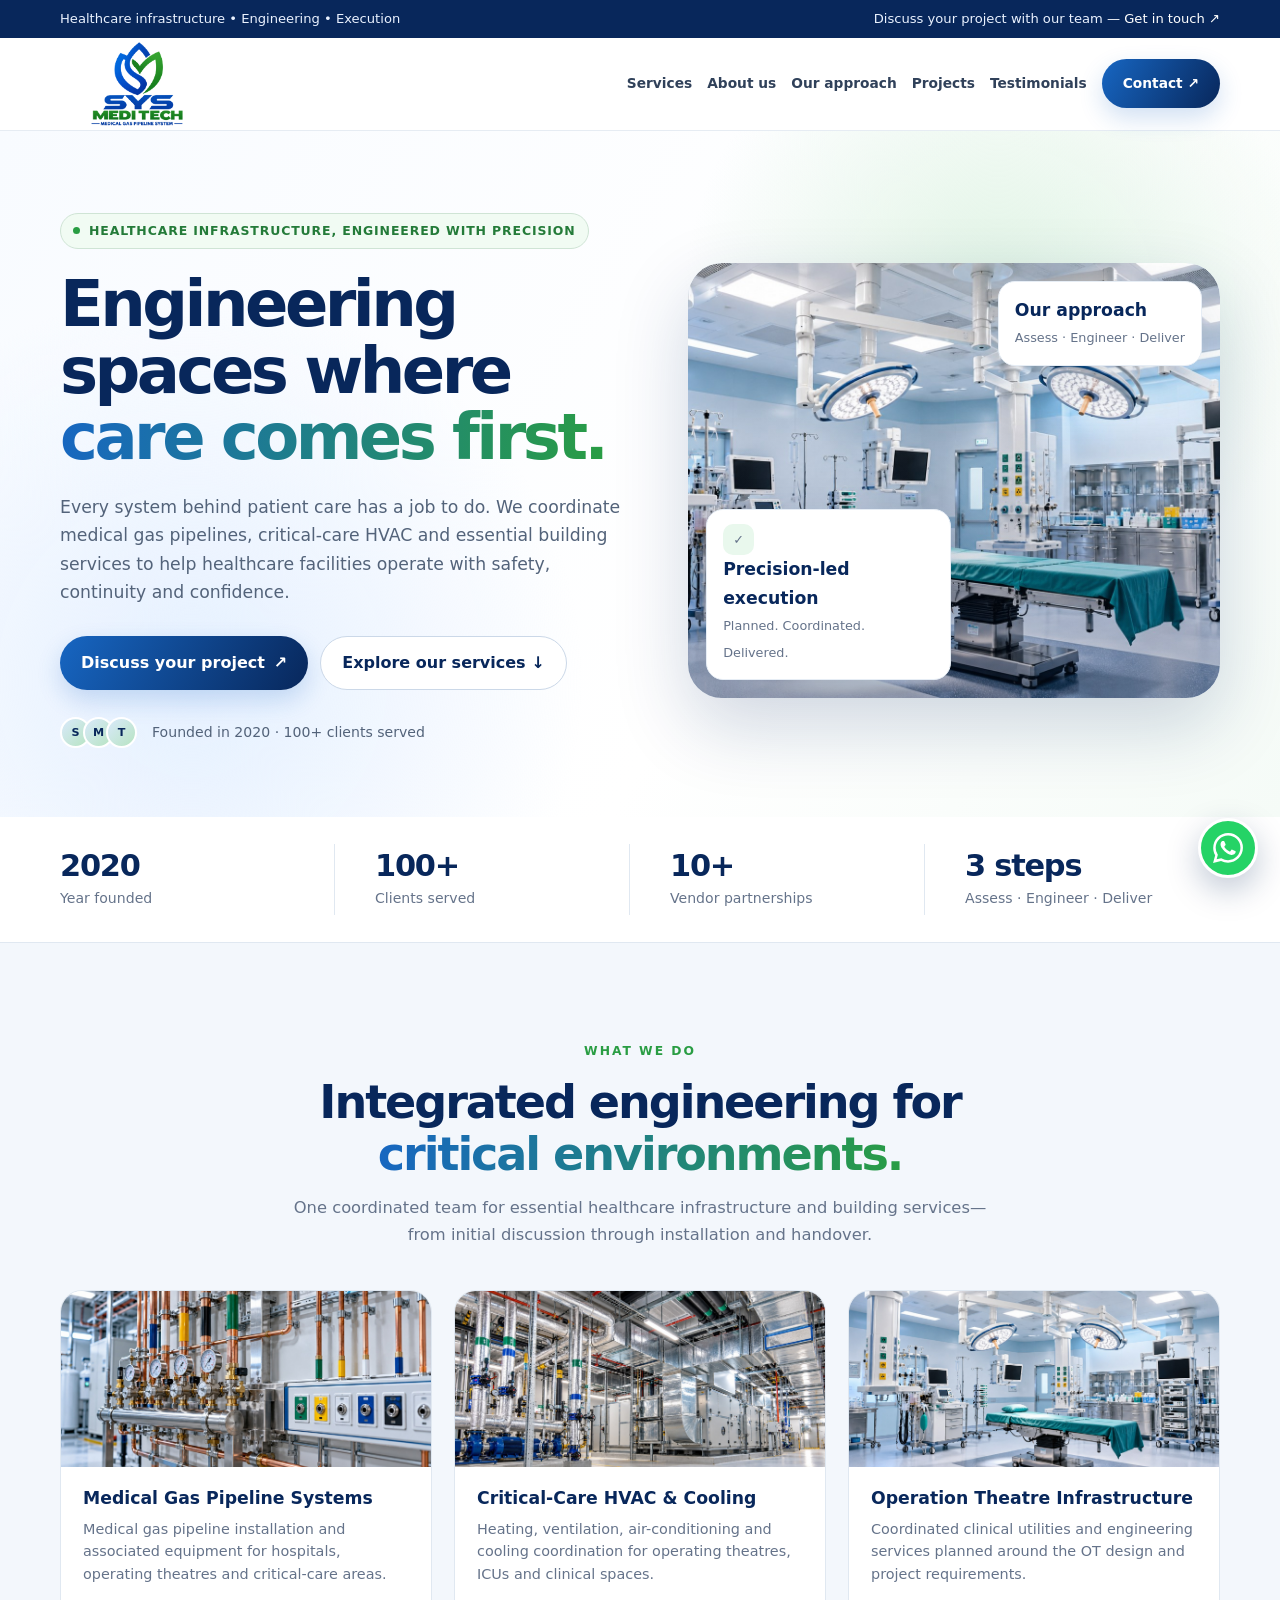
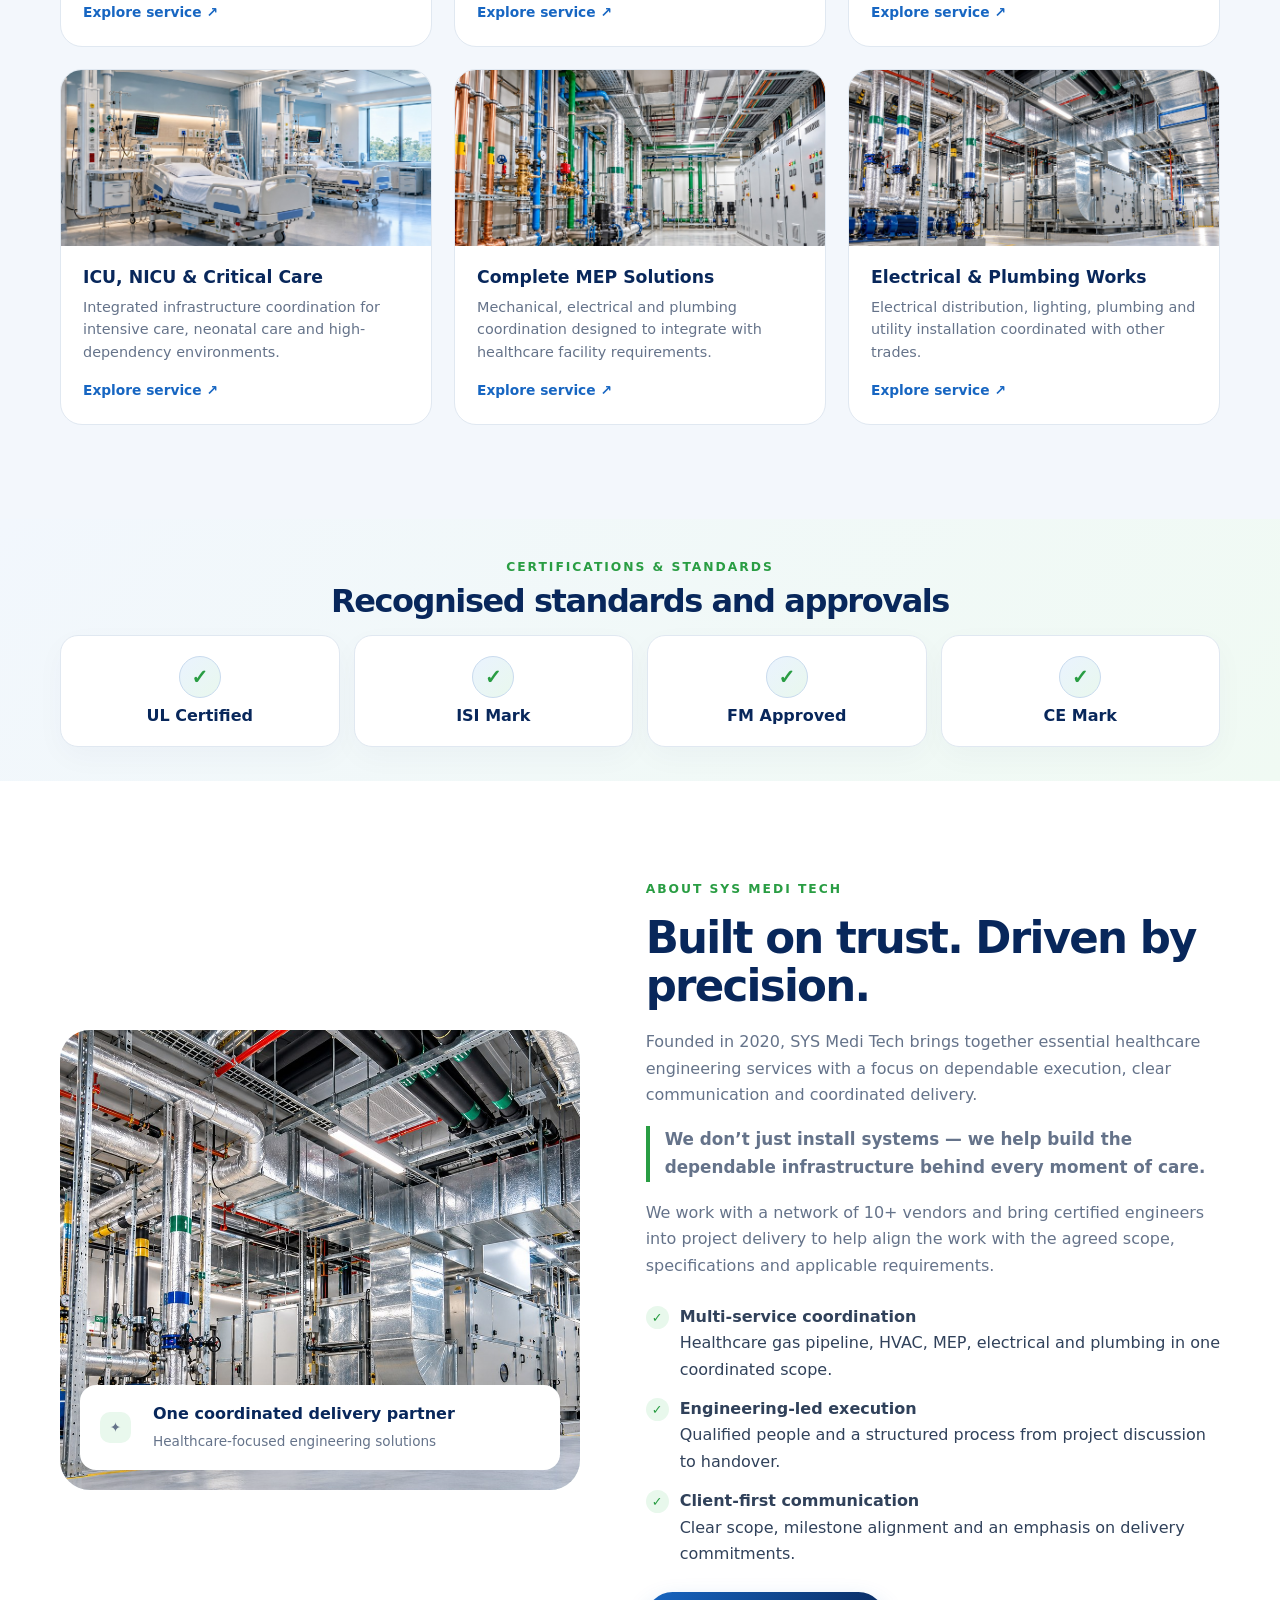
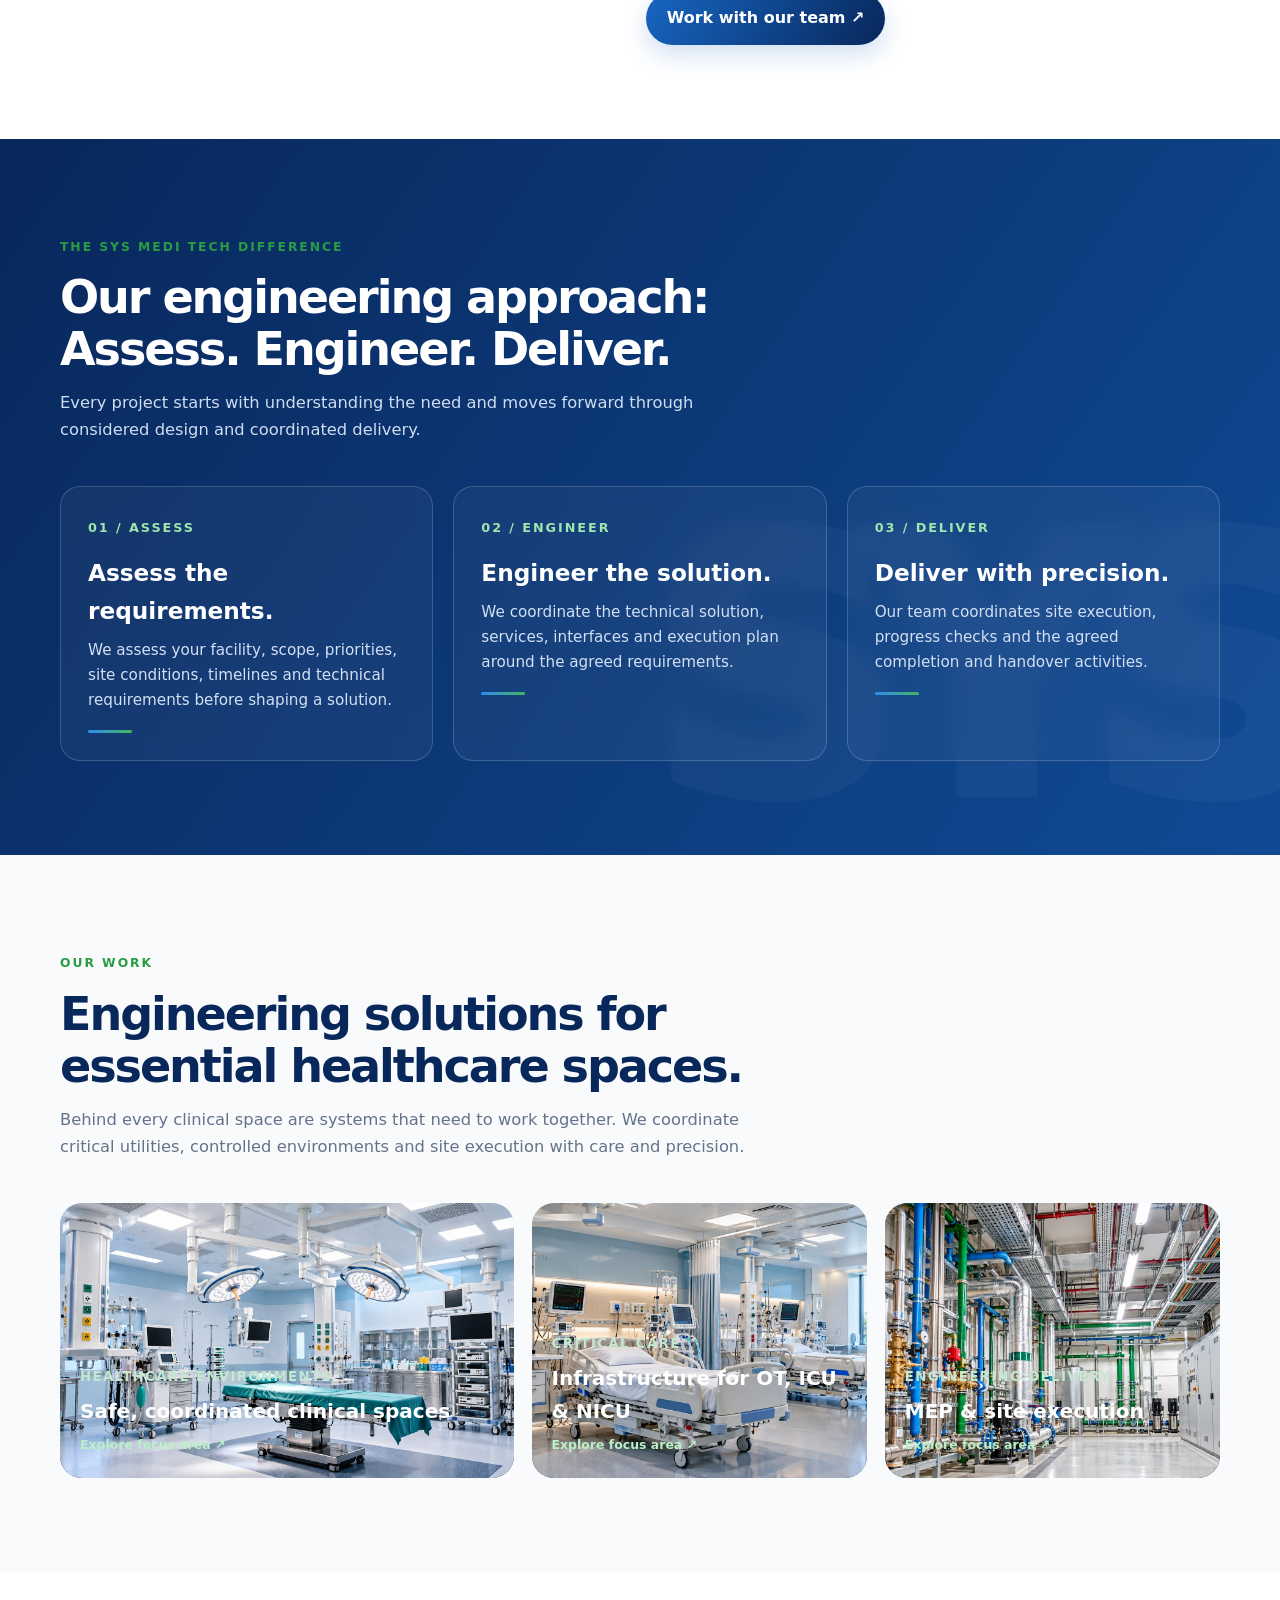
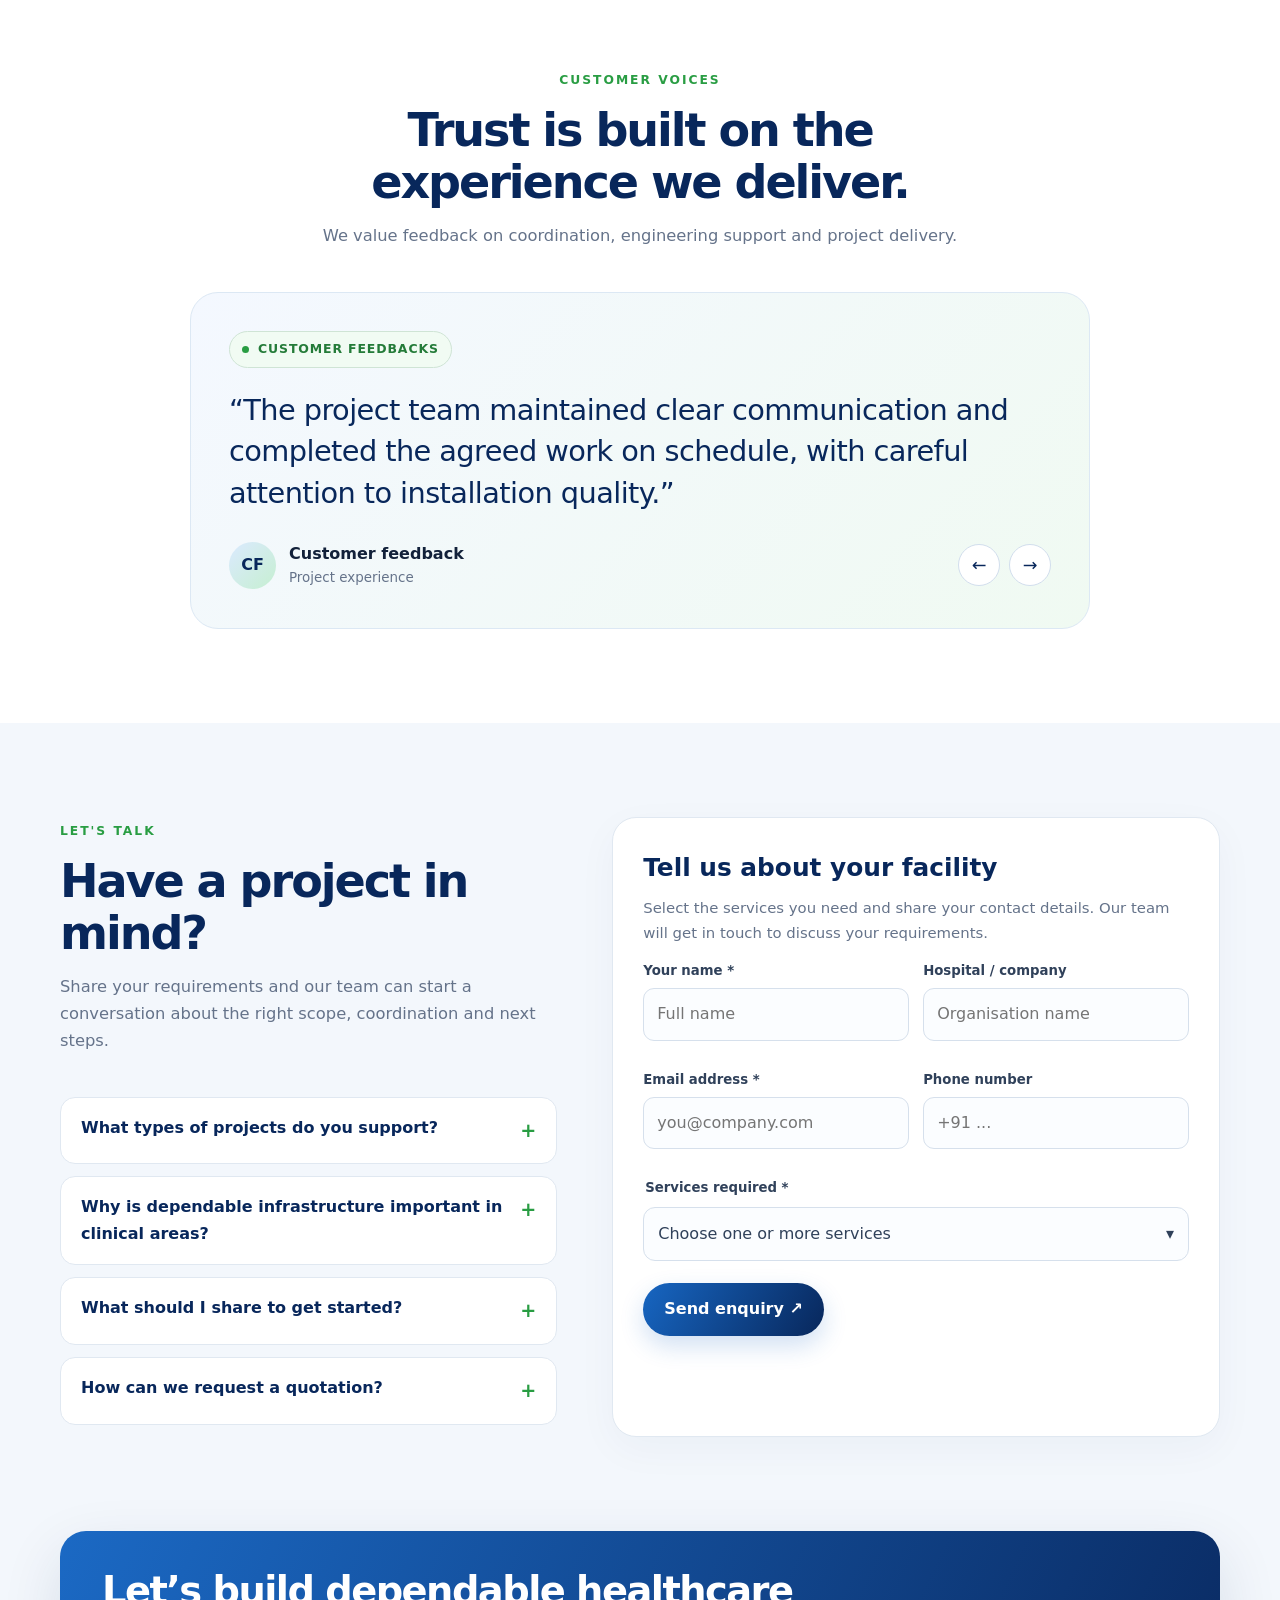
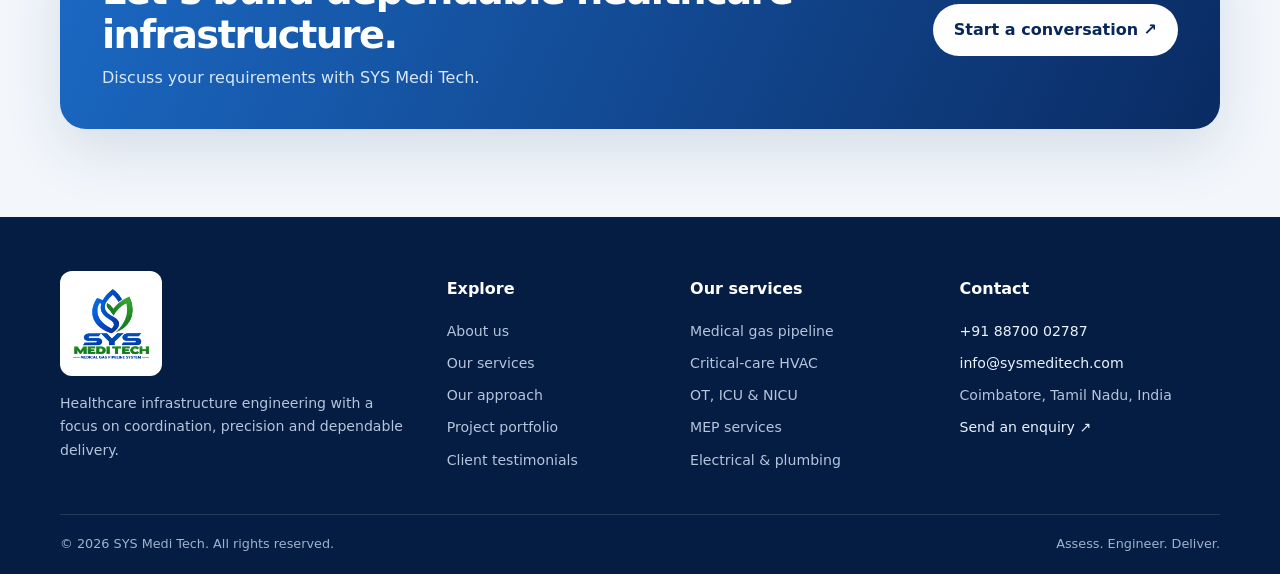
==== commit a8318d57: "updated the code" ====
--- a/index.html
+++ b/index.html
@@ -9,11 +9,11 @@
 <style>
 :root{--navy:#08275b;--blue:#1766c2;--green:#299d43;--ink:#12213a;--muted:#65738a;--pale:#f3f7fc;--line:#e0e8f1;--white:#fff;--shadow:0 22px 60px rgba(10,38,82,.12);--radius:22px}
 *{box-sizing:border-box}html{scroll-behavior:smooth;scroll-padding-top:92px}body{margin:0;font-family:Inter,ui-sans-serif,system-ui,-apple-system,BlinkMacSystemFont,"Segoe UI",sans-serif;color:var(--ink);background:#fff;line-height:1.65}a{color:inherit;text-decoration:none}button,input,textarea,select{font:inherit}button,a{ -webkit-tap-highlight-color:transparent}.container{width:min(1160px,calc(100% - 40px));margin:auto}.topline{background:var(--navy);color:#eaf2ff;font-size:.82rem}.topline .container{display:flex;justify-content:space-between;gap:18px;padding:8px 0}.topline a{color:#fff}.header{position:sticky;top:0;z-index:30;background:rgba(255,255,255,.94);backdrop-filter:blur(14px);border-bottom:1px solid rgba(224,232,241,.8)}.nav{display:flex;align-items:center;justify-content:space-between;min-height:84px;gap:24px}.brand{display:flex;align-items:center;gap:12px;min-width:210px}.brand img{width:72px;height:62px;object-fit:contain;mix-blend-mode:multiply}.brand-text{line-height:1.05}.brand-text strong{display:block;color:var(--navy);font-size:1.25rem;letter-spacing:.04em}.brand-text span{font-size:.66rem;letter-spacing:.16em;color:var(--green);font-weight:800}.navlinks{display:flex;align-items:center;gap:25px;font-size:.92rem;font-weight:650;color:#30415a}.navlinks a:hover{color:var(--blue)}.btn{display:inline-flex;align-items:center;justify-content:center;gap:9px;border:0;border-radius:999px;padding:13px 21px;font-weight:750;cursor:pointer;transition:transform .2s,box-shadow .2s,background .2s}.btn:hover{transform:translateY(-2px)}.btn-primary{background:linear-gradient(120deg,var(--blue),var(--navy));color:#fff;box-shadow:0 10px 24px #1766c233}.btn-outline{border:1px solid #cbd8e8;background:#fff;color:var(--navy)}.menu-btn{display:none;background:#eef4fc;border:0;border-radius:12px;padding:10px;color:var(--navy);font-size:1.3rem}
-.hero{position:relative;overflow:hidden;background:radial-gradient(circle at 78% 25%,#dff3e4 0,transparent 28%),radial-gradient(circle at 15% 80%,#e5f0ff 0,transparent 32%),linear-gradient(120deg,#f8fbff 0%,#fff 60%,#f5fbf7 100%);padding:82px 0 70px}.hero-grid{display:grid;grid-template-columns:1.04fr .96fr;align-items:center;gap:52px}.eyebrow{display:inline-flex;align-items:center;gap:9px;border:1px solid #cfe4d5;background:#f1fbf3;color:#247b39;padding:7px 12px;border-radius:999px;font-size:.78rem;font-weight:800;letter-spacing:.07em;text-transform:uppercase}.eyebrow:before{content:"";width:7px;height:7px;border-radius:50%;background:var(--green)}h1,h2,h3,p{margin-top:0}h1{font-size:clamp(2.7rem,5vw,4.6rem);line-height:1.04;letter-spacing:-.055em;color:var(--navy);margin:22px 0}.gradient{background:linear-gradient(100deg,var(--blue),var(--green));-webkit-background-clip:text;background-clip:text;color:transparent}.hero-copy{max-width:580px;font-size:1.08rem;color:#53637a}.hero-actions{display:flex;flex-wrap:wrap;gap:12px;margin:29px 0 27px}.microproof{display:flex;align-items:center;gap:15px;color:#53637a;font-size:.88rem}.avatars{display:flex}.avatars span{width:31px;height:31px;border:2px solid #fff;border-radius:50%;margin-left:-8px;background:linear-gradient(135deg,#d9e9fb,#b7e4c2);display:grid;place-items:center;font-size:.7rem;color:var(--navy);font-weight:900}.avatars span:first-child{margin-left:0}.hero-art{position:relative;min-height:465px;border-radius:34px;background:linear-gradient(145deg,#0a2b63,#1766c2 62%,#258e53);padding:24px;box-shadow:0 28px 75px #0a2b6330;isolation:isolate}.hero-art:before{content:"";position:absolute;inset:12px;border:1px solid #ffffff36;border-radius:26px;z-index:-1}.hero-art img{width:100%;height:100%;max-height:420px;object-fit:contain;border-radius:20px;mix-blend-mode:screen;opacity:.96}.floating-card{position:absolute;background:#fff;border:1px solid #e6edf5;box-shadow:var(--shadow);border-radius:17px;padding:15px 18px;max-width:220px}.floating-card strong{display:block;color:var(--navy);font-size:1.08rem}.floating-card span{font-size:.8rem;color:var(--muted)}.float-one{left:-28px;bottom:34px}.float-two{right:-18px;top:36px}.mini-icon{display:inline-grid;place-items:center;width:31px;height:31px;border-radius:10px;background:#e9f8ed;color:var(--green);margin-right:8px;font-weight:900}
+.hero{position:relative;overflow:hidden;background:radial-gradient(circle at 78% 25%,#dff3e4 0,transparent 28%),radial-gradient(circle at 15% 80%,#e5f0ff 0,transparent 32%),linear-gradient(120deg,#f8fbff 0%,#fff 60%,#f5fbf7 100%);padding:82px 0 70px}.hero-grid{display:grid;grid-template-columns:1.04fr .96fr;align-items:center;gap:52px}.eyebrow{display:inline-flex;align-items:center;gap:9px;border:1px solid #cfe4d5;background:#f1fbf3;color:#247b39;padding:7px 12px;border-radius:999px;font-size:.78rem;font-weight:800;letter-spacing:.07em;text-transform:uppercase}.eyebrow:before{content:"";width:7px;height:7px;border-radius:50%;background:var(--green)}h1,h2,h3,p{margin-top:0}h1{font-size:clamp(2.7rem,5vw,4.6rem);line-height:1.04;letter-spacing:-.055em;color:var(--navy);margin:22px 0}.gradient{background:linear-gradient(100deg,var(--blue),var(--green));-webkit-background-clip:text;background-clip:text;color:transparent}.hero-copy{max-width:580px;font-size:1.08rem;color:#53637a}.hero-actions{display:flex;flex-wrap:wrap;gap:12px;margin:29px 0 27px}.microproof{display:flex;align-items:center;gap:15px;color:#53637a;font-size:.88rem}.avatars{display:flex}.avatars span{width:31px;height:31px;border:2px solid #fff;border-radius:50%;margin-left:-8px;background:linear-gradient(135deg,#d9e9fb,#b7e4c2);display:grid;place-items:center;font-size:.7rem;color:var(--navy);font-weight:900}.avatars span:first-child{margin-left:0}.hero-art{position:relative;min-height:465px;border-radius:34px;background:linear-gradient(145deg,#f8fbff,#e8f3ff 58%,#eaf8ee);padding:24px;box-shadow:0 28px 75px #0a2b6330;isolation:isolate}.hero-art:before{content:"";position:absolute;inset:12px;border:1px solid #ffffff36;border-radius:26px;z-index:-1}.hero-art img{width:100%;height:100%;max-height:420px;object-fit:contain;border-radius:20px;mix-blend-mode:normal;opacity:1}.floating-card{position:absolute;background:#fff;border:1px solid #e6edf5;box-shadow:var(--shadow);border-radius:17px;padding:15px 18px;max-width:220px}.floating-card strong{display:block;color:var(--navy);font-size:1.08rem}.floating-card span{font-size:.8rem;color:var(--muted)}.float-one{left:-28px;bottom:34px}.float-two{right:-18px;top:36px}.mini-icon{display:inline-grid;place-items:center;width:31px;height:31px;border-radius:10px;background:#e9f8ed;color:var(--green);margin-right:8px;font-weight:900}
 .stats{position:relative;margin-top:-1px;background:#fff;border-bottom:1px solid var(--line)}.stats-grid{display:grid;grid-template-columns:repeat(4,1fr);padding:27px 0;gap:20px}.stat{padding:4px 20px;border-right:1px solid var(--line)}.stat:first-child{padding-left:0}.stat:last-child{border:0}.stat strong{display:block;font-size:1.9rem;line-height:1.2;color:var(--navy);letter-spacing:-.04em}.stat span{font-size:.88rem;color:var(--muted)}
 section{padding:94px 0}.section-head{max-width:720px;margin-bottom:42px}.section-head.center{text-align:center;margin-left:auto;margin-right:auto}.kicker{font-size:.77rem;text-transform:uppercase;letter-spacing:.16em;color:var(--green);font-weight:850}.section-head h2{font-size:clamp(2rem,3.6vw,3.1rem);letter-spacing:-.045em;line-height:1.13;color:var(--navy);margin:12px 0 15px}.section-head p{color:var(--muted);font-size:1.02rem}
 .services{background:var(--pale)}.service-grid{display:grid;grid-template-columns:repeat(3,1fr);gap:20px}.service-card{background:#fff;border:1px solid var(--line);border-radius:var(--radius);padding:28px;transition:transform .22s,box-shadow .22s,border-color .22s;display:flex;flex-direction:column;min-height:290px}.service-card:hover{transform:translateY(-5px);box-shadow:var(--shadow);border-color:#b6d2f1}.service-icon{width:52px;height:52px;border-radius:16px;display:grid;place-items:center;background:linear-gradient(135deg,#e9f2ff,#e6f8eb);color:var(--blue);font-size:1.55rem;margin-bottom:20px}.service-card h3{font-size:1.17rem;color:var(--navy);margin-bottom:10px}.service-card p{color:var(--muted);font-size:.93rem;margin-bottom:18px}.service-card a{margin-top:auto;color:var(--blue);font-weight:800;font-size:.9rem}.service-card a span{margin-left:5px}
-.about-grid{display:grid;grid-template-columns:.95fr 1.05fr;gap:66px;align-items:center}.about-visual{position:relative;min-height:460px;border-radius:30px;overflow:hidden;background:linear-gradient(145deg,#0a2b63,#1a6bc0 60%,#2ba04a);padding:34px;display:flex;align-items:center;justify-content:center}.about-visual img{width:100%;max-height:390px;object-fit:contain;mix-blend-mode:screen}.about-stamp{position:absolute;bottom:20px;left:20px;right:20px;background:#fff;padding:16px 20px;border-radius:16px;display:flex;align-items:center;gap:14px;box-shadow:var(--shadow)}.about-stamp strong{display:block;color:var(--navy)}.about-stamp span{font-size:.85rem;color:var(--muted)}.about-copy h2{font-size:clamp(2rem,3.4vw,3rem);line-height:1.12;letter-spacing:-.04em;color:var(--navy);margin:12px 0 18px}.about-copy>p{color:var(--muted)}.check-list{list-style:none;padding:0;margin:25px 0;display:grid;gap:13px}.check-list li{display:flex;gap:11px;align-items:flex-start;color:#30415a}.check{flex:0 0 23px;height:23px;border-radius:50%;display:grid;place-items:center;background:#e8f8ec;color:var(--green);font-weight:900;font-size:.8rem;margin-top:2px}.three-d{background:linear-gradient(125deg,#08275b,#104a94);color:#fff;position:relative;overflow:hidden}.three-d:after{content:"SYS";position:absolute;right:-20px;bottom:-110px;font-size:22rem;font-weight:950;color:#ffffff08;letter-spacing:-.1em;pointer-events:none}.three-d .section-head h2{color:#fff}.three-d .section-head p{color:#cfddf1}.steps{display:grid;grid-template-columns:repeat(3,1fr);gap:20px;position:relative;z-index:1}.step{padding:27px;border:1px solid #ffffff2c;background:#ffffff0b;border-radius:20px;backdrop-filter:blur(8px)}.step-number{font-size:.8rem;color:#9ee6ae;font-weight:900;letter-spacing:.15em}.step h3{font-size:1.45rem;margin:13px 0 8px}.step p{color:#d3e0f3;margin:0;font-size:.95rem}.step-line{height:3px;width:44px;background:linear-gradient(90deg,#2c8df0,#45b65c);margin:17px 0 0;border-radius:4px}
+.about-grid{display:grid;grid-template-columns:.95fr 1.05fr;gap:66px;align-items:center}.about-visual{position:relative;min-height:460px;border-radius:30px;overflow:hidden;background:linear-gradient(145deg,#f7fbff,#e8f3ff 60%,#e8f7ed);padding:34px;display:flex;align-items:center;justify-content:center}.about-visual img{width:100%;max-height:390px;object-fit:contain;mix-blend-mode:normal}.about-stamp{position:absolute;bottom:20px;left:20px;right:20px;background:#fff;padding:16px 20px;border-radius:16px;display:flex;align-items:center;gap:14px;box-shadow:var(--shadow)}.about-stamp strong{display:block;color:var(--navy)}.about-stamp span{font-size:.85rem;color:var(--muted)}.about-copy h2{font-size:clamp(2rem,3.4vw,3rem);line-height:1.12;letter-spacing:-.04em;color:var(--navy);margin:12px 0 18px}.about-copy>p{color:var(--muted)}.check-list{list-style:none;padding:0;margin:25px 0;display:grid;gap:13px}.check-list li{display:flex;gap:11px;align-items:flex-start;color:#30415a}.check{flex:0 0 23px;height:23px;border-radius:50%;display:grid;place-items:center;background:#e8f8ec;color:var(--green);font-weight:900;font-size:.8rem;margin-top:2px}.three-d{background:linear-gradient(125deg,#08275b,#104a94);color:#fff;position:relative;overflow:hidden}.three-d:after{content:"SYS";position:absolute;right:-20px;bottom:-110px;font-size:22rem;font-weight:950;color:#ffffff08;letter-spacing:-.1em;pointer-events:none}.three-d .section-head h2{color:#fff}.three-d .section-head p{color:#cfddf1}.steps{display:grid;grid-template-columns:repeat(3,1fr);gap:20px;position:relative;z-index:1}.step{padding:27px;border:1px solid #ffffff2c;background:#ffffff0b;border-radius:20px;backdrop-filter:blur(8px)}.step-number{font-size:.8rem;color:#9ee6ae;font-weight:900;letter-spacing:.15em}.step h3{font-size:1.45rem;margin:13px 0 8px}.step p{color:#d3e0f3;margin:0;font-size:.95rem}.step-line{height:3px;width:44px;background:linear-gradient(90deg,#2c8df0,#45b65c);margin:17px 0 0;border-radius:4px}
 .projects{background:#f8fafc}.project-grid{display:grid;grid-template-columns:1.15fr .85fr .85fr;gap:18px}.project-card{min-height:275px;border-radius:22px;overflow:hidden;position:relative;background:#dce8f4}.project-card>a{display:block;position:relative;height:100%;min-height:275px;color:inherit}.project-card img{width:100%;height:100%;min-height:275px;object-fit:cover;display:block;transition:transform .5s}.project-card:hover img{transform:scale(1.05)}.project-more{display:inline-block;margin-top:7px;font-size:.78rem;font-weight:800;color:#b9f0c6}.project-card .project-label{pointer-events:none}.project-card:after{content:"";position:absolute;inset:0;background:linear-gradient(0deg,#061c3ee8,transparent 70%)}.project-label{position:absolute;z-index:1;bottom:20px;left:20px;right:20px;color:#fff}.project-label small{color:#c4e7cf;font-weight:800;letter-spacing:.1em;text-transform:uppercase}.project-label h3{margin:6px 0 0;font-size:1.25rem}.portfolio-note{font-size:.86rem;color:var(--muted);margin-top:16px}
 .testimonials{background:#fff}.testimonial-shell{max-width:900px;margin:auto;border-radius:28px;padding:38px;background:linear-gradient(135deg,#f4f8ff,#f0faf2);border:1px solid #dce8f4}.testimonial-top{display:flex;align-items:center;justify-content:space-between;gap:15px;margin-bottom:22px}.stars{letter-spacing:3px;color:#e4a324}.testimonial-quote{font-size:clamp(1.25rem,2.3vw,1.8rem);line-height:1.45;letter-spacing:-.02em;color:var(--navy);margin:0 0 26px}.testimonial-bottom{display:flex;align-items:center;justify-content:space-between;gap:20px}.client{display:flex;align-items:center;gap:13px}.client-avatar{width:47px;height:47px;border-radius:50%;background:linear-gradient(135deg,#dbeaff,#c6efd1);display:grid;place-items:center;color:var(--navy);font-weight:900}.client strong{display:block}.client span{display:block;color:var(--muted);font-size:.84rem}.slider-controls{display:flex;gap:9px}.slider-controls button{width:42px;height:42px;border-radius:50%;border:1px solid #d2deed;background:#fff;color:var(--navy);cursor:pointer;font-size:1.1rem}.testimonial-disclaimer{font-size:.8rem;color:#68778d;text-align:center;margin:16px auto 0;max-width:720px}
 .faq-contact{background:var(--pale)}.faq-grid{display:grid;grid-template-columns:.9fr 1.1fr;gap:55px}.faq-list details{background:#fff;border:1px solid var(--line);border-radius:15px;margin-bottom:12px;padding:17px 20px}.faq-list summary{font-weight:800;color:var(--navy);cursor:pointer;list-style:none;display:flex;justify-content:space-between;gap:16px}.faq-list summary:after{content:"+";font-size:1.2rem;color:var(--green)}.faq-list details[open] summary:after{content:"−"}.faq-list details p{margin:13px 0 0;color:var(--muted);font-size:.92rem}.contact-card{background:#fff;border:1px solid var(--line);border-radius:24px;padding:30px;box-shadow:0 12px 40px #0a2b630a}.contact-card h3{color:var(--navy);font-size:1.55rem;margin-bottom:8px}.contact-card>p{color:var(--muted);font-size:.93rem}.form-grid{display:grid;grid-template-columns:1fr 1fr;gap:14px}.field{display:flex;flex-direction:column;gap:6px;margin-bottom:14px}.field.full{grid-column:1/-1}.field label{font-size:.83rem;font-weight:750;color:#30415a}.field input,.field select,.field textarea{width:100%;border:1px solid #d6e0ec;background:#fbfdff;border-radius:11px;padding:12px 13px;color:var(--ink);outline:none}.field input:focus,.field select:focus,.field textarea:focus{border-color:#4386d4;box-shadow:0 0 0 3px #4386d41c}.field textarea{min-height:105px;resize:vertical}.form-note{font-size:.78rem;color:var(--muted);margin:10px 0 0}.form-status{font-size:.88rem;margin-top:12px;color:var(--green);font-weight:700}
@@ -25,70 +25,158 @@
 .service-choice{border:0;padding:0;margin:0 0 14px;min-width:0}.service-choice legend{font-size:.83rem;font-weight:750;color:#30415a;margin-bottom:8px}.service-check-grid{display:grid;grid-template-columns:1fr 1fr;gap:10px 12px}.service-check-grid label{display:flex;gap:8px;align-items:flex-start;font-size:.84rem;color:#30415a;cursor:pointer}.service-check-grid input{accent-color:#1766c2;margin-top:4px;flex:0 0 auto}.project-card a:focus-visible{outline:3px solid #1766c2;outline-offset:3px}.brand img{object-fit:contain;mix-blend-mode:normal}
 @media(max-width:760px){.service-check-grid{grid-template-columns:1fr}}
 
+
+/* Updated brand, photographic cards, standards and accessible multi-select dropdown */
+.brand{min-width:0;flex:0 0 auto}.brand img{width:150px;height:112px;object-fit:contain;display:block}
+.nav{min-height:116px}.navlinks{gap:16px;font-size:.86rem}.brand-text{display:none}
+.hero-art:before{border-color:#c7d8eb}.project-card:after{pointer-events:none}.project-card>a{z-index:1}.project-card img{object-fit:cover;object-position:center;width:100%;height:100%;min-height:275px;background:#e7eef6}
+.service-choice{position:relative;min-width:0}.service-choice legend{font-size:.83rem;font-weight:800;color:#30415a;margin-bottom:8px}
+.service-picker{position:relative;width:100%}.service-picker-button{width:100%;display:flex;align-items:center;justify-content:space-between;gap:14px;border:1px solid #d6e0ec;background:#fbfdff;border-radius:12px;padding:13px 14px;text-align:left;color:#30415a;cursor:pointer;min-height:49px}.service-picker-button:focus-visible{outline:3px solid #1766c255;outline-offset:2px}.service-picker-menu{display:none;position:absolute;z-index:50;top:calc(100% + 7px);left:0;right:0;max-height:290px;overflow-y:auto;padding:7px;background:white;border:1px solid #d6e0ec;border-radius:14px;box-shadow:0 18px 45px #08275b1c}.service-picker.open .service-picker-menu{display:block}.service-option{display:flex;flex-direction:row;align-items:center;gap:10px;padding:10px 11px;border-radius:9px;font-size:.88rem;font-weight:600;color:#30415a;cursor:pointer}.service-option:hover{background:#f1f6fc}.service-option input[type=checkbox]{width:18px;height:18px;flex:0 0 18px;margin:0;accent-color:#1766c2}.service-selected{display:flex;flex-wrap:wrap;gap:6px;margin-top:8px}.service-chip{max-width:100%;font-size:.72rem;line-height:1.35;background:#eaf6ee;color:#207b3a;padding:4px 8px;border-radius:999px;overflow-wrap:anywhere}.contact-links{margin:0;padding:0;list-style:none;display:grid;gap:9px}.contact-links li{font-size:.88rem;color:#b5c5dc}.contact-links a{color:#eaf2ff}.about-tagline{font-size:1.04rem;font-weight:750;color:var(--navy);padding-left:15px;border-left:4px solid var(--green);margin:18px 0}
+.standards{background:linear-gradient(130deg,#f2f7fd,#f0faf3);padding:78px 0}.standard-grid{display:grid;grid-template-columns:repeat(4,1fr);gap:15px}.standard-card{background:#fff;border:1px solid var(--line);border-radius:18px;padding:21px 16px;display:flex;flex-direction:column;align-items:center;text-align:center;gap:7px;box-shadow:0 10px 30px #08275b08}.standard-symbol{display:grid;place-items:center;width:55px;height:55px;border:2px solid #c7d9eb;color:var(--blue);font-weight:950;font-size:1.06rem;border-radius:16px;background:linear-gradient(135deg,#edf5ff,#effaf1)}.standard-card strong{color:var(--navy)}.standard-card>span:last-child{font-size:.78rem;color:var(--muted)}.standards-note{max-width:820px;text-align:center;margin:18px auto 0;font-size:.79rem;color:#65738a}
+.footer-brand img{width:102px;height:105px;object-fit:contain;background:#fff;border-radius:12px;padding:5px;mix-blend-mode:normal}.footer-brand{width:max-content;max-width:100%}
+@media(max-width:960px){.navlinks{gap:12px}.brand img{width:128px;height:100px}.nav{gap:12px}.standard-grid{grid-template-columns:repeat(2,1fr)}}
+@media(max-width:760px){.nav{min-height:78px}.brand img{width:88px;height:75px}.navlinks{gap:14px}.hero-art{min-height:300px}.standard-grid{grid-template-columns:1fr 1fr}.service-picker-menu{max-height:250px}.footer-brand img{width:90px;height:92px}}
+@media(max-width:400px){.standard-grid{grid-template-columns:1fr}.service-chip{font-size:.68rem}}
+
 @media(prefers-reduced-motion:reduce){html{scroll-behavior:auto}*,*:before,*:after{transition:none!important;animation:none!important}}
+
+/* Refined photographic service catalog and consistent SYS Medi Tech theme */
+.brand img{width:154px;height:88px;object-fit:contain;display:block}
+.nav{min-height:92px}.navlinks{gap:15px;font-size:.86rem}
+.hero-art{padding:0;overflow:hidden;min-height:435px;background:#eaf3fa}
+.hero-art>img{width:100%;height:435px;min-height:435px;max-height:none;object-fit:cover;object-position:center;display:block;border-radius:inherit}
+.hero-art:after{content:"";position:absolute;inset:0;pointer-events:none;background:linear-gradient(0deg,rgba(5,31,72,.26),transparent 65%)}
+.floating-card{z-index:2}
+.about-visual{padding:0;overflow:hidden}
+.about-visual>img{position:absolute;inset:0;width:100%;height:100%;max-height:none;object-fit:cover;mix-blend-mode:normal}
+.service-grid{grid-template-columns:repeat(3,minmax(0,1fr));gap:22px}
+a.service-card{display:flex;padding:0;overflow:hidden;min-height:350px;text-decoration:none;color:inherit;background:#fff;border:1px solid var(--line);border-radius:var(--radius)}
+.service-card .service-photo{width:100%;height:176px;object-fit:cover;display:block;background:#eaf0f7;transition:transform .45s}
+.service-card:hover .service-photo{transform:scale(1.035)}
+.service-card .service-card-content{padding:20px 22px 22px;display:flex;flex-direction:column;flex:1;align-items:flex-start}
+.service-card h3{font-size:1.08rem;margin:0 0 8px;line-height:1.3}
+.service-card p{font-size:.9rem;margin:0 0 16px;line-height:1.55}
+.service-card .service-link{margin-top:auto;font-size:.86rem;font-weight:850;color:var(--blue)}
+.standards{padding:34px 0;background:linear-gradient(130deg,#f2f7fd,#f0faf3)}
+.standards .section-head{margin:0;max-width:none}.standards .section-head.center{margin-bottom:16px}
+.standards .section-head h2{font-size:clamp(1.45rem,2.5vw,2rem);margin:4px 0 0}
+.standard-grid{display:grid;grid-template-columns:repeat(4,minmax(0,1fr));gap:12px}
+.standard-card{padding:14px 12px;min-height:76px;justify-content:center;gap:3px}
+.standard-symbol{width:40px;height:36px;border-radius:10px;font-size:.84rem}
+.standard-card strong{font-size:.92rem}.standard-card>span:last-child{display:none}.standards-note{display:none}
+.about-tagline{font-size:1.05rem;font-weight:800;color:var(--navy);padding-left:15px;border-left:4px solid var(--green);margin:18px 0;line-height:1.65}
+.project-card img{object-position:center}
+@media(max-width:960px){.service-grid{grid-template-columns:repeat(2,minmax(0,1fr))}.navlinks{gap:10px}.brand img{width:135px;height:80px}.nav{gap:12px}}
+@media(max-width:760px){.nav{min-height:78px}.brand img{width:100px;height:65px}.hero-art{min-height:300px}.hero-art>img{height:300px;min-height:300px}.service-grid{grid-template-columns:1fr}.service-card .service-photo{height:205px}.standard-grid{grid-template-columns:repeat(2,minmax(0,1fr))}}
+
+
+/* Final layout refinement: cards stay completely within the hero image; standards are aligned. */
+.hero-art{position:relative;overflow:hidden;border-radius:34px;isolation:isolate}
+.hero-art>img{display:block;width:100%;height:435px;min-height:435px;max-height:none;object-fit:cover;object-position:center;border-radius:inherit}
+.hero-art:after{z-index:1}
+.floating-card{z-index:2;max-width:245px;width:max-content;min-width:0;padding:14px 16px;overflow-wrap:anywhere}
+.float-one{left:18px;right:auto;bottom:18px}
+.float-two{right:18px;left:auto;top:18px}
+.standard-grid{align-items:stretch;grid-auto-rows:1fr;gap:14px}
+.standard-card{min-height:112px;height:100%;display:flex;align-items:center;justify-content:center;gap:8px;padding:16px 12px}
+.standard-symbol{width:42px;height:42px;min-width:42px;border-radius:50%;border:1px solid #c9dbee;background:linear-gradient(135deg,#eaf3ff,#e9f8ed);color:var(--green);font-size:1.25rem;line-height:1;display:grid;place-items:center}
+.standard-card strong{font-size:1rem;line-height:1.3;margin:0;color:var(--navy)}
+.whatsapp-float{position:fixed;right:22px;bottom:22px;z-index:1000;width:60px;height:60px;border-radius:50%;display:flex;align-items:center;justify-content:center;background:#25D366;color:#fff;box-shadow:0 12px 32px rgba(8,39,91,.25);border:3px solid #fff;transition:transform .18s,box-shadow .18s}
+.whatsapp-float:hover,.whatsapp-float:focus-visible{transform:translateY(-3px);box-shadow:0 16px 36px rgba(8,39,91,.3)}
+.whatsapp-float svg{width:30px;height:30px;display:block;fill:currentColor}
+.whatsapp-tooltip{position:absolute;right:72px;white-space:nowrap;background:#08275b;color:#fff;border-radius:9px;padding:8px 11px;font-size:.78rem;font-weight:750;opacity:0;pointer-events:none;transform:translateX(5px);transition:opacity .18s,transform .18s}
+.whatsapp-float:hover .whatsapp-tooltip,.whatsapp-float:focus-visible .whatsapp-tooltip{opacity:1;transform:translateX(0)}
+.back-top{bottom:94px}
+@media(max-width:960px){.floating-card{max-width:220px}.float-one{left:14px;bottom:14px}.float-two{right:14px;top:14px}}
+@media(max-width:760px){.hero-art{min-height:300px;height:300px;border-radius:24px}.hero-art>img{height:300px;min-height:300px;border-radius:24px}.floating-card{max-width:225px;padding:10px 12px;border-radius:13px}.floating-card strong{font-size:.9rem}.floating-card span{font-size:.72rem}.float-one{left:12px;bottom:12px}.float-two{right:12px;top:12px}.standard-grid{grid-template-columns:repeat(2,minmax(0,1fr));gap:10px}.standard-card{min-height:98px;padding:13px 8px}.standard-card strong{font-size:.9rem}.standard-symbol{width:36px;height:36px;min-width:36px;font-size:1.1rem}.whatsapp-float{width:56px;height:56px;right:16px;bottom:18px}.whatsapp-float svg{width:27px;height:27px}.back-top{right:16px;bottom:84px}}
+@media(max-width:380px){.floating-card{max-width:calc(100% - 24px)}.float-one{left:12px;bottom:12px}.float-two{right:12px;top:12px}.standard-card{gap:5px}.standard-card strong{font-size:.84rem}}
+
 </style>
 </head>
 <body>
 <div class="topline"><div class="container"><div>Healthcare infrastructure • Engineering • Execution</div><div class="top-right">Discuss your project with our team <a href="#contact">— Get in touch ↗</a></div></div></div>
 <header class="header"><div class="container nav">
-<a class="brand" href="#home" aria-label="SYS Medi Tech home"><img src="assets/sys-medi-tech-icon.svg" alt="SYS Medi Tech emblem"><div class="brand-text"><strong>SYS MEDI TECH</strong><span>MEDICAL GAS PIPELINE SYSTEM</span></div></a>
+<a class="brand" href="#home" aria-label="SYS Medi Tech home"><img src="assets/sys-medi-tech-logo.png" alt="SYS Medi Tech — Medical Gas Pipeline System"></a>
 <button class="menu-btn" id="menuBtn" aria-label="Open navigation" aria-expanded="false">☰</button>
-<nav class="navlinks" id="navLinks" aria-label="Main navigation"><a href="#services">Services</a><a href="#about">About us</a><a href="#approach">Our approach</a><a href="#projects">Projects</a><a href="#testimonials">Testimonials</a><a class="btn btn-primary" href="#contact">Tell us about your facility ↗</a></nav>
+<nav class="navlinks" id="navLinks" aria-label="Main navigation"><a href="#services">Services</a><a href="#about">About us</a><a href="#approach">Our approach</a><a href="#projects">Projects</a><a href="#testimonials">Testimonials</a><a class="btn btn-primary" href="#contact">Contact ↗</a></nav>
 </div></header>
 <main>
 <section class="hero" id="home"><div class="container hero-grid">
-<div><span class="eyebrow">Healthcare infrastructure, engineered with precision</span><h1>Engineering spaces where <span class="gradient">care comes first.</span></h1><p class="hero-copy">From medical gas pipeline systems to critical-care HVAC and complete MEP services, SYS Medi Tech helps healthcare facilities build dependable environments with precision, coordination and care.</p><div class="hero-actions"><a class="btn btn-primary" href="#contact">Discuss your project <span>↗</span></a><a class="btn btn-outline" href="#services">Explore our services ↓</a></div><div class="microproof"><div class="avatars" aria-hidden="true"><span>S</span><span>M</span><span>T</span></div><span>Founded in 2020 · 100+ clients served</span></div></div>
-<div class="hero-art"><img src="assets/sys-medi-tech-logo.svg" alt="SYS Medi Tech blue and green brand emblem"><div class="floating-card float-one"><span class="mini-icon">✓</span><strong>Precision-led execution</strong><span>Planned. Coordinated. Delivered.</span></div><div class="floating-card float-two"><strong>Our approach</strong><span>Assess · Engineer · Deliver</span></div></div>
+<div><span class="eyebrow">Healthcare infrastructure, engineered with precision</span><h1>Engineering spaces where <span class="gradient">care comes first.</span></h1><p class="hero-copy">Every system behind patient care has a job to do. We coordinate medical gas pipelines, critical-care HVAC and essential building services to help healthcare facilities operate with safety, continuity and confidence.</p><div class="hero-actions"><a class="btn btn-primary" href="#contact">Discuss your project <span>↗</span></a><a class="btn btn-outline" href="#services">Explore our services ↓</a></div><div class="microproof"><div class="avatars" aria-hidden="true"><span>S</span><span>M</span><span>T</span></div><span>Founded in 2020 · 100+ clients served</span></div></div>
+<div class="hero-art"><img src="assets/operating-theatre.jpg" alt="Modern operating theatre with integrated clinical equipment"><div class="floating-card float-one"><span class="mini-icon">✓</span><strong>Precision-led execution</strong><span>Planned. Coordinated. Delivered.</span></div><div class="floating-card float-two"><strong>Our approach</strong><span>Assess · Engineer · Deliver</span></div></div>
 </div></section>
 <div class="stats"><div class="container stats-grid"><div class="stat"><strong>2020</strong><span>Year founded</span></div><div class="stat"><strong>100+</strong><span>Clients served</span></div><div class="stat"><strong>10+</strong><span>Vendor partnerships</span></div><div class="stat"><strong>3 steps</strong><span>Assess · Engineer · Deliver</span></div></div></div>
 <section class="services" id="services"><div class="container"><div class="section-head center"><span class="kicker">What we do</span><h2>Integrated engineering for <span class="gradient">critical environments.</span></h2><p>One coordinated team for essential healthcare infrastructure and building services—from initial discussion through installation and handover.</p></div>
 <div class="service-grid">
-<article class="service-card"><div class="service-icon">✚</div><h3>Medical Gas Pipeline Systems</h3><p>Medical gas pipeline planning, installation and associated infrastructure for hospitals, operating theatres, ICUs and other clinical areas.</p><a href="#contact" data-service="Medical Gas Pipeline Systems">Discuss this service <span>↗</span></a></article>
-<article class="service-card"><div class="service-icon">❄</div><h3>Critical-Care HVAC & Cooling</h3><p>HVAC and cooling solutions for operating theatres, ICUs, NICUs and clinical spaces where environmental control matters.</p><a href="#contact" data-service="Critical-Care HVAC & Cooling">Discuss this service <span>↗</span></a></article>
-<article class="service-card"><div class="service-icon">▦</div><h3>Operation Theatre Infrastructure</h3><p>Coordinated engineering services for OT environments, aligned to project requirements, workflow and the wider facility design.</p><a href="#contact" data-service="Operation Theatre Infrastructure">Discuss this service <span>↗</span></a></article>
-<article class="service-card"><div class="service-icon">♥</div><h3>ICU, NICU & Critical Care</h3><p>Essential infrastructure coordination for intensive care and neonatal care environments, with attention to dependable execution.</p><a href="#contact" data-service="ICU, NICU & Critical Care">Discuss this service <span>↗</span></a></article>
-<article class="service-card"><div class="service-icon">⌁</div><h3>Complete MEP Solutions</h3><p>Integrated mechanical, electrical and plumbing services for healthcare facilities and associated infrastructure projects.</p><a href="#contact" data-service="Complete MEP Solutions">Discuss this service <span>↗</span></a></article>
-<article class="service-card"><div class="service-icon">⚡</div><h3>Electrical & Plumbing Works</h3><p>Electrical and plumbing installation coordinated with other trades to help create a complete, practical and maintainable facility.</p><a href="#contact" data-service="Electrical & Plumbing Works">Discuss this service <span>↗</span></a></article>
+<a class="service-card" href="medical-gas-pipeline.html" aria-label="Learn about Medical Gas Pipeline Systems"><img class="service-photo" src="assets/medical-gas-pipeline.jpg" alt="Medical gas manifolds, copper pipelines, valves and outlet connections" loading="lazy"><div class="service-card-content"><h3>Medical Gas Pipeline Systems</h3><p>Medical gas pipeline installation and associated equipment for hospitals, operating theatres and critical-care areas.</p><span class="service-link">Explore service ↗</span></div></a>
+<a class="service-card" href="critical-care-hvac.html" aria-label="Learn about Critical-Care HVAC and Cooling"><img class="service-photo" src="assets/hvac-plant.jpg" alt="Hospital HVAC plant with insulated ductwork, pipes, pumps and air-handling units" loading="lazy"><div class="service-card-content"><h3>Critical-Care HVAC &amp; Cooling</h3><p>Heating, ventilation, air-conditioning and cooling coordination for operating theatres, ICUs and clinical spaces.</p><span class="service-link">Explore service ↗</span></div></a>
+<a class="service-card" href="operation-theatre-infrastructure.html" aria-label="Learn about Operation Theatre Infrastructure"><img class="service-photo" src="assets/operating-theatre.jpg" alt="Modern operating theatre with surgical lights, table and clinical equipment" loading="lazy"><div class="service-card-content"><h3>Operation Theatre Infrastructure</h3><p>Coordinated clinical utilities and engineering services planned around the OT design and project requirements.</p><span class="service-link">Explore service ↗</span></div></a>
+<a class="service-card" href="icu-nicu-critical-care.html" aria-label="Learn about ICU, NICU and Critical Care"><img class="service-photo" src="assets/icu-nicu.jpg" alt="Modern intensive care room with patient beds, monitoring equipment and service pendants" loading="lazy"><div class="service-card-content"><h3>ICU, NICU &amp; Critical Care</h3><p>Integrated infrastructure coordination for intensive care, neonatal care and high-dependency environments.</p><span class="service-link">Explore service ↗</span></div></a>
+<a class="service-card" href="mep-solutions.html" aria-label="Learn about Complete MEP Solutions"><img class="service-photo" src="assets/mep-engineering.jpg" alt="Organized mechanical, electrical and plumbing services within a healthcare utility room" loading="lazy"><div class="service-card-content"><h3>Complete MEP Solutions</h3><p>Mechanical, electrical and plumbing coordination designed to integrate with healthcare facility requirements.</p><span class="service-link">Explore service ↗</span></div></a>
+<a class="service-card" href="electrical-plumbing-works.html" aria-label="Learn about Electrical and Plumbing Works"><img class="service-photo" src="assets/electrical-plumbing.jpg" alt="Hospital electrical control panels, service piping and plumbing infrastructure" loading="lazy"><div class="service-card-content"><h3>Electrical &amp; Plumbing Works</h3><p>Electrical distribution, lighting, plumbing and utility installation coordinated with other trades.</p><span class="service-link">Explore service ↗</span></div></a>
 </div></div></section>
-<section id="about"><div class="container about-grid"><div class="about-visual"><img src="assets/sys-medi-tech-logo.svg" alt="SYS Medi Tech logo"><div class="about-stamp"><span class="mini-icon">✦</span><div><strong>One coordinated delivery partner</strong><span>Healthcare-focused engineering solutions</span></div></div></div><div class="about-copy"><span class="kicker">About SYS Medi Tech</span><h2>Built on trust. Driven by precision.</h2><p>Founded in 2020, SYS Medi Tech delivers healthcare engineering and infrastructure services with a focus on dependable execution, clear communication and coordinated project delivery.</p><p>We work with a network of 10+ vendors and bring certified engineers into project delivery to help align the work with the agreed scope, specifications and applicable requirements.</p><ul class="check-list"><li><span class="check">✓</span><span><strong>Multi-service coordination</strong><br>Healthcare gas pipeline, HVAC, MEP, electrical and plumbing in one coordinated scope.</span></li><li><span class="check">✓</span><span><strong>Engineering-led execution</strong><br>Qualified people and a structured process from project discussion to handover.</span></li><li><span class="check">✓</span><span><strong>Client-first communication</strong><br>Clear scope, milestone alignment and an emphasis on delivery commitments.</span></li></ul><a class="btn btn-primary" href="#contact">Work with our team ↗</a></div></div></section>
+<section class="standards" id="standards"><div class="container"><div class="section-head center"><span class="kicker">Certifications &amp; standards</span><h2>Recognised standards and approvals</h2></div><div class="standard-grid"><div class="standard-card"><span class="standard-symbol" aria-hidden="true">✓</span><strong>UL Certified</strong></div><div class="standard-card"><span class="standard-symbol" aria-hidden="true">✓</span><strong>ISI Mark</strong></div><div class="standard-card"><span class="standard-symbol" aria-hidden="true">✓</span><strong>FM Approved</strong></div><div class="standard-card"><span class="standard-symbol" aria-hidden="true">✓</span><strong>CE Mark</strong></div></div></div></section>
+<section id="about"><div class="container about-grid"><div class="about-visual"><img src="assets/hvac-plant.jpg" alt="Hospital HVAC and mechanical plant equipment"><div class="about-stamp"><span class="mini-icon">✦</span><div><strong>One coordinated delivery partner</strong><span>Healthcare-focused engineering solutions</span></div></div></div><div class="about-copy"><span class="kicker">About SYS Medi Tech</span><h2>Built on trust. Driven by precision.</h2><p>Founded in 2020, SYS Medi Tech brings together essential healthcare engineering services with a focus on dependable execution, clear communication and coordinated delivery.</p><p class="about-tagline">We don’t just install systems — we help build the dependable infrastructure behind every moment of care.</p><p>We work with a network of 10+ vendors and bring certified engineers into project delivery to help align the work with the agreed scope, specifications and applicable requirements.</p><ul class="check-list"><li><span class="check">✓</span><span><strong>Multi-service coordination</strong><br>Healthcare gas pipeline, HVAC, MEP, electrical and plumbing in one coordinated scope.</span></li><li><span class="check">✓</span><span><strong>Engineering-led execution</strong><br>Qualified people and a structured process from project discussion to handover.</span></li><li><span class="check">✓</span><span><strong>Client-first communication</strong><br>Clear scope, milestone alignment and an emphasis on delivery commitments.</span></li></ul><a class="btn btn-primary" href="#contact">Work with our team ↗</a></div></div></section>
 <section class="three-d" id="approach"><div class="container"><div class="section-head"><span class="kicker">The SYS Medi Tech difference</span><h2>Our engineering approach: Assess. Engineer. Deliver.</h2><p>Every project starts with understanding the need and moves forward through considered design and coordinated delivery.</p></div><div class="steps"><article class="step"><span class="step-number">01 / ASSESS</span><h3>Assess the requirements.</h3><p>We assess your facility, scope, priorities, site conditions, timelines and technical requirements before shaping a solution.</p><div class="step-line"></div></article><article class="step"><span class="step-number">02 / ENGINEER</span><h3>Engineer the solution.</h3><p>We coordinate the technical solution, services, interfaces and execution plan around the agreed requirements.</p><div class="step-line"></div></article><article class="step"><span class="step-number">03 / DELIVER</span><h3>Deliver with precision.</h3><p>Our team coordinates site execution, progress checks and the agreed completion and handover activities.</p><div class="step-line"></div></article></div></div></section>
-<section class="projects" id="projects"><div class="container"><div class="section-head"><span class="kicker">Our work</span><h2>Engineering solutions for essential healthcare spaces.</h2><p>From clinical environments to critical-care areas and integrated site execution, our engineering services help healthcare facilities coordinate essential systems with care and precision.</p></div><div class="project-grid">
-<article class="project-card"><a href="healthcare-environments.html" aria-label="Learn about healthcare environments"><img loading="lazy" src="assets/healthcare-environments.svg" alt="Illustration of integrated healthcare facility systems"><div class="project-label"><small>Healthcare environments</small><h3>Safe, coordinated clinical spaces</h3><span class="project-more">Explore focus area ↗</span></div></a></article>
-<article class="project-card"><a href="critical-care.html" aria-label="Learn about critical care infrastructure"><img loading="lazy" src="assets/critical-care.svg" alt="Illustration of critical-care infrastructure systems"><div class="project-label"><small>Critical care</small><h3>Infrastructure for OT, ICU & NICU</h3><span class="project-more">Explore focus area ↗</span></div></a></article>
-<article class="project-card"><a href="engineering-delivery.html" aria-label="Learn about engineering delivery and MEP site execution"><img loading="lazy" src="assets/engineering-delivery.svg" alt="Illustration of coordinated MEP pipes and site systems"><div class="project-label"><small>Engineering delivery</small><h3>MEP & site execution</h3><span class="project-more">Explore focus area ↗</span></div></a></article>
+<section class="projects" id="projects"><div class="container"><div class="section-head"><span class="kicker">Our work</span><h2>Engineering solutions for essential healthcare spaces.</h2><p>Behind every clinical space are systems that need to work together. We coordinate critical utilities, controlled environments and site execution with care and precision.</p></div><div class="project-grid">
+<article class="project-card"><a href="healthcare-environments.html" aria-label="Learn about healthcare environments"><img loading="lazy" src="assets/operating-theatre.jpg" alt="Modern operating theatre with surgical lights and integrated equipment"><div class="project-label"><small>Healthcare environments</small><h3>Safe, coordinated clinical spaces</h3><span class="project-more">Explore focus area ↗</span></div></a></article>
+<article class="project-card"><a href="critical-care.html" aria-label="Learn about critical care infrastructure"><img loading="lazy" src="assets/icu-nicu.jpg" alt="Photograph of neonatal intensive-care equipment and clinical utilities"><div class="project-label"><small>Critical care</small><h3>Infrastructure for OT, ICU & NICU</h3><span class="project-more">Explore focus area ↗</span></div></a></article>
+<article class="project-card"><a href="engineering-delivery.html" aria-label="Learn about engineering delivery and MEP site execution"><img loading="lazy" src="assets/mep-engineering.jpg" alt="Photograph of hospital mechanical and MEP pipework installation"><div class="project-label"><small>Engineering delivery</small><h3>MEP & site execution</h3><span class="project-more">Explore focus area ↗</span></div></a></article>
 </div></section>
-<section class="testimonials" id="testimonials"><div class="container"><div class="section-head center"><span class="kicker">Customer voices</span><h2>Trust is built on the experience we deliver.</h2><p>See examples of the qualities customers may value in a project partner: clear coordination, skilled engineering and dependable delivery.</p></div>
-<div class="testimonial-shell"><div class="testimonial-top"><span class="eyebrow">Customer feedback themes</span><span class="stars" aria-label="Feedback themes">Quality · Timeliness · Coordination</span></div><p class="testimonial-quote" id="quoteText">“The project team maintained clear communication and completed the agreed work on schedule, with careful attention to installation quality.”</p><div class="testimonial-bottom"><div class="client"><div class="client-avatar" id="clientInitials">A</div><div><strong id="clientName">Sample: on-time delivery</strong><span id="clientRole">Coordination & on-time delivery</span></div></div><div class="slider-controls"><button type="button" id="prevTestimonial" aria-label="Previous testimonial">←</button><button type="button" id="nextTestimonial" aria-label="Next testimonial">→</button></div></div></div></div></section>
-<section class="faq-contact" id="contact"><div class="container faq-grid"><div><div class="section-head"><span class="kicker">Let's talk</span><h2>Have a project in mind?</h2><p>Share your requirements and our team can start a conversation about the right scope, coordination and next steps.</p></div><div class="faq-list"><details><summary>What types of projects do you support?</summary><p>SYS Medi Tech supports medical gas pipeline systems, HVAC and cooling for OTs and critical-care areas, and integrated MEP, electrical and plumbing works.</p></details><details><summary>How do you plan a multi-service project?</summary><p>We begin by understanding the facility and scope, then coordinate the relevant services, trades and milestones around the agreed project plan.</p></details><details><summary>What should I share to get started?</summary><p>Share your facility type, location, required services and expected timeline. Our team will follow up to clarify the project requirements.</p></details><details><summary>How can we request a quotation?</summary><p>Use the enquiry form to select the services you need and share your contact details. We will discuss the scope and next steps with you.</p></details></div></div>
+<section class="testimonials" id="testimonials"><div class="container"><div class="section-head center"><span class="kicker">Customer voices</span><h2>Trust is built on the experience we deliver.</h2><p>We value feedback on coordination, engineering support and project delivery.</p></div>
+<div class="testimonial-shell"><div class="testimonial-top"><span class="eyebrow">Customer feedbacks</span></div><p class="testimonial-quote" id="quoteText">“The project team maintained clear communication and completed the agreed work on schedule, with careful attention to installation quality.”</p><div class="testimonial-bottom"><div class="client"><div class="client-avatar" id="clientInitials">CF</div><div><strong id="clientName">Customer feedback</strong><span id="clientRole">Project experience</span></div></div><div class="slider-controls"><button type="button" id="prevTestimonial" aria-label="Previous testimonial">←</button><button type="button" id="nextTestimonial" aria-label="Next testimonial">→</button></div></div></div></div></section>
+<section class="faq-contact" id="contact"><div class="container faq-grid"><div><div class="section-head"><span class="kicker">Let's talk</span><h2>Have a project in mind?</h2><p>Share your requirements and our team can start a conversation about the right scope, coordination and next steps.</p></div><div class="faq-list"><details><summary>What types of projects do you support?</summary><p>SYS Medi Tech supports medical gas pipeline systems, HVAC and cooling for OTs and critical-care areas, and integrated MEP, electrical and plumbing works.</p></details><details><summary>Why is dependable infrastructure important in clinical areas?</summary><p>Medical gas, ventilation, electrical and plumbing systems support the day-to-day operation of healthcare facilities. They should be planned and coordinated for the intended space and project requirements.</p></details><details><summary>What should I share to get started?</summary><p>Share your facility type, location, required services and expected timeline. Our team will follow up to clarify the project requirements.</p></details><details><summary>How can we request a quotation?</summary><p>Use the enquiry form to select the services you need and share your contact details. We will discuss the scope and next steps with you.</p></details></div></div>
 <div class="contact-card"><h3>Tell us about your facility</h3><p>Select the services you need and share your contact details. Our team will get in touch to discuss your requirements.</p>
-<form id="contactForm"><div class="form-grid"><div class="field"><label for="name">Your name *</label><input id="name" name="name" required autocomplete="name" placeholder="Full name"></div><div class="field"><label for="company">Hospital / company</label><input id="company" name="company" autocomplete="organization" placeholder="Organisation name"></div><div class="field"><label for="email">Email address *</label><input id="email" name="email" type="email" required autocomplete="email" placeholder="you@company.com"></div><div class="field"><label for="phone">Phone number</label><input id="phone" name="phone" type="tel" autocomplete="tel" placeholder="+91 ..."></div><fieldset class="field full service-choice"><legend>Services required *</legend><div class="service-check-grid">
-<label><input type="checkbox" name="services" value="Medical Gas Pipeline Systems"> Medical Gas Pipeline Systems</label>
-<label><input type="checkbox" name="services" value="Critical-Care HVAC & Cooling"> Critical-Care HVAC & Cooling</label>
-<label><input type="checkbox" name="services" value="Operation Theatre Infrastructure"> Operation Theatre Infrastructure</label>
-<label><input type="checkbox" name="services" value="ICU, NICU & Critical Care"> ICU, NICU & Critical Care</label>
-<label><input type="checkbox" name="services" value="Complete MEP Solutions"> Complete MEP Solutions</label>
-<label><input type="checkbox" name="services" value="Electrical & Plumbing Works"> Electrical & Plumbing Works</label>
-<label><input type="checkbox" name="services" value="Multiple services / turnkey scope"> Multiple services / turnkey scope</label>
-<label><input type="checkbox" name="services" value="Other"> Other</label>
-</div></fieldset></div><button class="btn btn-primary" type="submit">Prepare enquiry email ↗</button><p class="form-status" id="formStatus" role="status" aria-live="polite"></p></form></div></div></section>
+<form id="contactForm"><div class="form-grid"><div class="field"><label for="name">Your name *</label><input id="name" name="name" required autocomplete="name" placeholder="Full name"></div><div class="field"><label for="company">Hospital / company</label><input id="company" name="company" autocomplete="organization" placeholder="Organisation name"></div><div class="field"><label for="email">Email address *</label><input id="email" name="email" type="email" required autocomplete="email" placeholder="you@company.com"></div><div class="field"><label for="phone">Phone number</label><input id="phone" name="phone" type="tel" autocomplete="tel" placeholder="+91 ..."></div><fieldset class="field full service-choice"><legend>Services required *</legend><div class="service-picker" id="servicePicker">
+<button class="service-picker-button" type="button" id="serviceDropdownButton" aria-haspopup="true" aria-controls="serviceDropdownMenu" aria-expanded="false"><span id="serviceDropdownLabel">Choose one or more services</span><span aria-hidden="true">▾</span></button>
+<div class="service-picker-menu" id="serviceDropdownMenu">
+<label class="service-option"><input type="checkbox" name="services" value="Medical Gas Pipeline Systems"><span>Medical Gas Pipeline Systems</span></label>
+<label class="service-option"><input type="checkbox" name="services" value="Critical-Care HVAC & Cooling"><span>Critical-Care HVAC & Cooling</span></label>
+<label class="service-option"><input type="checkbox" name="services" value="Operation Theatre Infrastructure"><span>Operation Theatre Infrastructure</span></label>
+<label class="service-option"><input type="checkbox" name="services" value="ICU, NICU & Critical Care"><span>ICU, NICU & Critical Care</span></label>
+<label class="service-option"><input type="checkbox" name="services" value="Complete MEP Solutions"><span>Complete MEP Solutions</span></label>
+<label class="service-option"><input type="checkbox" name="services" value="Electrical & Plumbing Works"><span>Electrical & Plumbing Works</span></label>
+<label class="service-option"><input type="checkbox" name="services" value="Multiple services / turnkey scope"><span>Multiple services / turnkey scope</span></label>
+<label class="service-option"><input type="checkbox" name="services" value="Other"><span>Other</span></label>
+</div><div class="service-selected" id="serviceSelectedSummary" aria-live="polite"></div></div></fieldset></div><button class="btn btn-primary" type="submit">Send enquiry ↗</button><p class="form-status" id="formStatus" role="status" aria-live="polite"></p></form></div></div></section>
 <div class="cta-band"><div class="container"><div class="cta-inner"><div><h2>Let’s build dependable healthcare infrastructure.</h2><p>Discuss your requirements with SYS Medi Tech.</p></div><a class="btn" href="#contact">Start a conversation ↗</a></div></div></div>
 </main>
-<footer><div class="container"><div class="footer-grid"><div><a class="footer-brand" href="#home"><img src="assets/sys-medi-tech-icon.svg" alt=""><div><strong>SYS MEDI TECH</strong><span>ENGINEERED FOR CARE</span></div></a><p>Healthcare infrastructure engineering with a focus on coordination, precision and dependable delivery.</p></div><div><h4>Explore</h4><ul><li><a href="#about">About us</a></li><li><a href="#services">Our services</a></li><li><a href="#approach">Our approach</a></li><li><a href="#projects">Project portfolio</a></li><li><a href="#testimonials">Client testimonials</a></li></ul></div><div><h4>Our services</h4><ul><li><a href="#services">Medical gas pipeline</a></li><li><a href="#services">Critical-care HVAC</a></li><li><a href="#services">OT, ICU & NICU</a></li><li><a href="#services">MEP services</a></li><li><a href="#services">Electrical & plumbing</a></li></ul></div><div><h4>Contact</h4><p>Ready to discuss a project?<br><a href="#contact">Send an enquiry ↗</a></p><p>For project enquiries, send your requirements through the consultation form.</p></div></div><div class="footer-bottom"><span>© <span id="year"></span> SYS Medi Tech. All rights reserved.</span><span>Assess. Engineer. Deliver.</span></div></div></footer>
+<footer><div class="container"><div class="footer-grid"><div><a class="footer-brand" href="#home"><img src="assets/sys-medi-tech-logo.png" alt="SYS Medi Tech logo"></a><p>Healthcare infrastructure engineering with a focus on coordination, precision and dependable delivery.</p></div><div><h4>Explore</h4><ul><li><a href="#about">About us</a></li><li><a href="#services">Our services</a></li><li><a href="#approach">Our approach</a></li><li><a href="#projects">Project portfolio</a></li><li><a href="#testimonials">Client testimonials</a></li></ul></div><div><h4>Our services</h4><ul><li><a href="#services">Medical gas pipeline</a></li><li><a href="#services">Critical-care HVAC</a></li><li><a href="#services">OT, ICU & NICU</a></li><li><a href="#services">MEP services</a></li><li><a href="#services">Electrical & plumbing</a></li></ul></div><div><h4>Contact</h4><ul class="contact-links"><li><a href="tel:+918870002787">+91 88700 02787</a></li><li><a href="mailto:23karthi2398@gmail.com">info@sysmeditech.com</a></li><li>Coimbatore, Tamil Nadu, India</li><li><a href="#contact">Send an enquiry ↗</a></li></ul></div></div><div class="footer-bottom"><span>© <span id="year"></span> SYS Medi Tech. All rights reserved.</span><span>Assess. Engineer. Deliver.</span></div></div></footer>
+<a class="whatsapp-float" href="https://wa.me/918870002787?text=Hello%20SYS%20Medi%20Tech%2C%20I%20would%20like%20to%20discuss%20a%20healthcare%20infrastructure%20project." target="_blank" rel="noopener noreferrer" aria-label="Chat with SYS Medi Tech on WhatsApp" title="Chat with SYS Medi Tech"><svg viewBox="0 0 24 24" aria-hidden="true"><path d="M20.52 3.48A11.82 11.82 0 0 0 12.06 0C5.5 0 .16 5.34.16 11.9c0 2.1.55 4.14 1.59 5.95L.06 24l6.34-1.66a11.9 11.9 0 0 0 5.66 1.44h.01c6.55 0 11.89-5.33 11.89-11.89a11.82 11.82 0 0 0-3.44-8.41ZM12.06 21.7h-.01a9.88 9.88 0 0 1-5.03-1.38l-.36-.21-3.76.98 1-3.66-.24-.37a9.85 9.85 0 0 1-1.51-5.26c0-5.46 4.44-9.9 9.91-9.9 2.64 0 5.12 1.03 6.99 2.9a9.85 9.85 0 0 1 2.89 7c0 5.45-4.44 9.9-9.88 9.9Zm5.43-7.41c-.3-.15-1.76-.87-2.03-.97-.27-.1-.47-.15-.67.15-.2.3-.77.97-.94 1.17-.18.2-.35.22-.65.07-.3-.15-1.25-.46-2.39-1.47-.88-.79-1.48-1.76-1.65-2.06-.18-.3-.02-.46.13-.61.13-.13.3-.35.45-.52.15-.18.2-.3.3-.5.1-.2.05-.37-.02-.52-.08-.15-.67-1.61-.92-2.21-.24-.58-.49-.5-.67-.51l-.57-.01c-.2 0-.52.07-.79.37-.28.3-1.04 1.02-1.04 2.48s1.06 2.88 1.21 3.08c.15.2 2.1 3.2 5.08 4.49.71.3 1.26.49 1.69.62.71.23 1.36.2 1.87.12.57-.08 1.76-.72 2.01-1.41.25-.7.25-1.29.17-1.41-.08-.13-.27-.2-.57-.35Z"/></svg><span class="whatsapp-tooltip">Chat on WhatsApp</span></a>
 <a href="#home" class="back-top" id="backTop" aria-label="Back to top">↑</a>
 <script>
 const menuBtn=document.getElementById('menuBtn'),navLinks=document.getElementById('navLinks');
 menuBtn.addEventListener('click',()=>{const open=navLinks.classList.toggle('open');menuBtn.setAttribute('aria-expanded',String(open));menuBtn.textContent=open?'✕':'☰';});
 navLinks.querySelectorAll('a').forEach(a=>a.addEventListener('click',()=>{navLinks.classList.remove('open');menuBtn.setAttribute('aria-expanded','false');menuBtn.textContent='☰';}));
-document.querySelectorAll('[data-service]').forEach(a=>a.addEventListener('click',()=>{document.querySelectorAll('input[name=services]').forEach(x=>{if(x.value===a.dataset.service)x.checked=true;});}));
+const servicePicker=document.getElementById('servicePicker');
+const serviceDropdownButton=document.getElementById('serviceDropdownButton');
+const serviceDropdownLabel=document.getElementById('serviceDropdownLabel');
+const serviceSelectedSummary=document.getElementById('serviceSelectedSummary');
+const serviceInputs=[...document.querySelectorAll('input[name="services"]')];
+function refreshServiceSummary(){
+  const selected=serviceInputs.filter(input=>input.checked).map(input=>input.value);
+  serviceDropdownLabel.textContent=selected.length ? `${selected.length} service${selected.length===1?'':'s'} selected` : 'Choose one or more services';
+  serviceSelectedSummary.innerHTML='';
+  selected.forEach(value=>{const chip=document.createElement('span');chip.className='service-chip';chip.textContent=value;serviceSelectedSummary.appendChild(chip);});
+}
+serviceDropdownButton.addEventListener('click',()=>{const open=servicePicker.classList.toggle('open');serviceDropdownButton.setAttribute('aria-expanded',String(open));});
+serviceInputs.forEach(input=>input.addEventListener('change',refreshServiceSummary));
+document.addEventListener('click',event=>{if(!servicePicker.contains(event.target)){servicePicker.classList.remove('open');serviceDropdownButton.setAttribute('aria-expanded','false');}});
+document.addEventListener('keydown',event=>{if(event.key==='Escape'){servicePicker.classList.remove('open');serviceDropdownButton.setAttribute('aria-expanded','false');}});
+document.querySelectorAll('[data-service]').forEach(a=>a.addEventListener('click',()=>{serviceInputs.forEach(input=>{if(input.value===a.dataset.service)input.checked=true;});refreshServiceSummary();}));
 const testimonials=[
-{quote:'“The project team maintained clear communication and completed the agreed work on schedule, with careful attention to installation quality.”',name:'Sample: on-time delivery',role:'Project scheduling & communication',initials:'A'},
-{quote:'“The engineers were knowledgeable, responsive and careful in coordinating the different service requirements throughout site execution.”',name:'Sample: skilled engineers',role:'Technical expertise & coordination',initials:'B'},
-{quote:'“The MEP and site work followed a clear plan, and the team kept us informed as the work progressed toward completion.”',name:'Sample: MEP workmanship',role:'Quality of site execution',initials:'C'}
+{quote:'“The project team maintained clear communication and completed the agreed work on schedule, with careful attention to installation quality.”',name:'Customer feedback',role:'Project experience',initials:'CF'},
+{quote:'“The engineers were knowledgeable, responsive and careful in coordinating the different service requirements throughout site execution.”',name:'Customer feedback',role:'Project experience',initials:'CF'},
+{quote:'“The MEP and site work followed a clear plan, and the team kept us informed as the work progressed toward completion.”',name:'Customer feedback',role:'Project experience',initials:'CF'}
 ];let testimonialIndex=0;
 function showTestimonial(i){testimonialIndex=(i+testimonials.length)%testimonials.length;const t=testimonials[testimonialIndex];document.getElementById('quoteText').textContent=t.quote;document.getElementById('clientName').textContent=t.name;document.getElementById('clientRole').textContent=t.role;document.getElementById('clientInitials').textContent=t.initials;}
 document.getElementById('prevTestimonial').addEventListener('click',()=>showTestimonial(testimonialIndex-1));document.getElementById('nextTestimonial').addEventListener('click',()=>showTestimonial(testimonialIndex+1));
 document.getElementById('year').textContent=new Date().getFullYear();
 const backTop=document.getElementById('backTop');window.addEventListener('scroll',()=>backTop.classList.toggle('visible',window.scrollY>500),{passive:true});
-document.getElementById('contactForm').addEventListener('submit',e=>{e.preventDefault();const f=e.currentTarget;if(!f.reportValidity())return;const selected=[...document.querySelectorAll('input[name="services"]:checked')].map(x=>x.value);if(!selected.length){document.getElementById('formStatus').textContent='Please select at least one service.';document.querySelector('.service-choice').scrollIntoView({behavior:'smooth',block:'center'});return;}const v=id=>document.getElementById(id).value.trim();const subject=encodeURIComponent('Project enquiry — SYS Medi Tech — '+selected.join(', '));const body=encodeURIComponent('Hello SYS Medi Tech team,\n\nI would like to discuss a project.\n\nName: '+v('name')+'\nOrganisation: '+v('company')+'\nEmail: '+v('email')+'\nPhone: '+v('phone')+'\nServices required: '+selected.join(', ')+'\n\nRegards,\n'+v('name'));document.getElementById('formStatus').textContent='Opening an email draft with your contact details and selected services.';const companyEmail='';window.location.href='mailto:'+companyEmail+'?subject='+subject+'&body='+body;});
+document.getElementById('contactForm').addEventListener('submit',e=>{e.preventDefault();const f=e.currentTarget;if(!f.reportValidity())return;const selected=serviceInputs.filter(input=>input.checked).map(input=>input.value);if(!selected.length){document.getElementById('formStatus').textContent='Please choose at least one service from the dropdown.';servicePicker.classList.add('open');serviceDropdownButton.setAttribute('aria-expanded','true');serviceDropdownButton.focus();return;}const v=id=>document.getElementById(id).value.trim();const subject=encodeURIComponent('Project enquiry — SYS Medi Tech — '+selected.join(', '));const body=encodeURIComponent('Hello SYS Medi Tech team,\n\nI would like to discuss a project.\n\nName: '+v('name')+'\nOrganisation: '+v('company')+'\nEmail: '+v('email')+'\nPhone: '+v('phone')+'\nServices required: '+selected.join(', ')+'\n\nRegards,\n'+v('name'));document.getElementById('formStatus').textContent='Opening an email draft with your contact details and selected services.';const companyEmail='info@yourdomain.com';window.location.href='mailto:'+companyEmail+'?subject='+subject+'&body='+body;});
+const requestedService = new URLSearchParams(window.location.search).get('service');
+if(requestedService){serviceInputs.forEach(input=>{if(input.value===requestedService)input.checked=true;});}
+refreshServiceSummary();
 </script>
+<script src="assets/site-config.js"></script>
 </body></html>
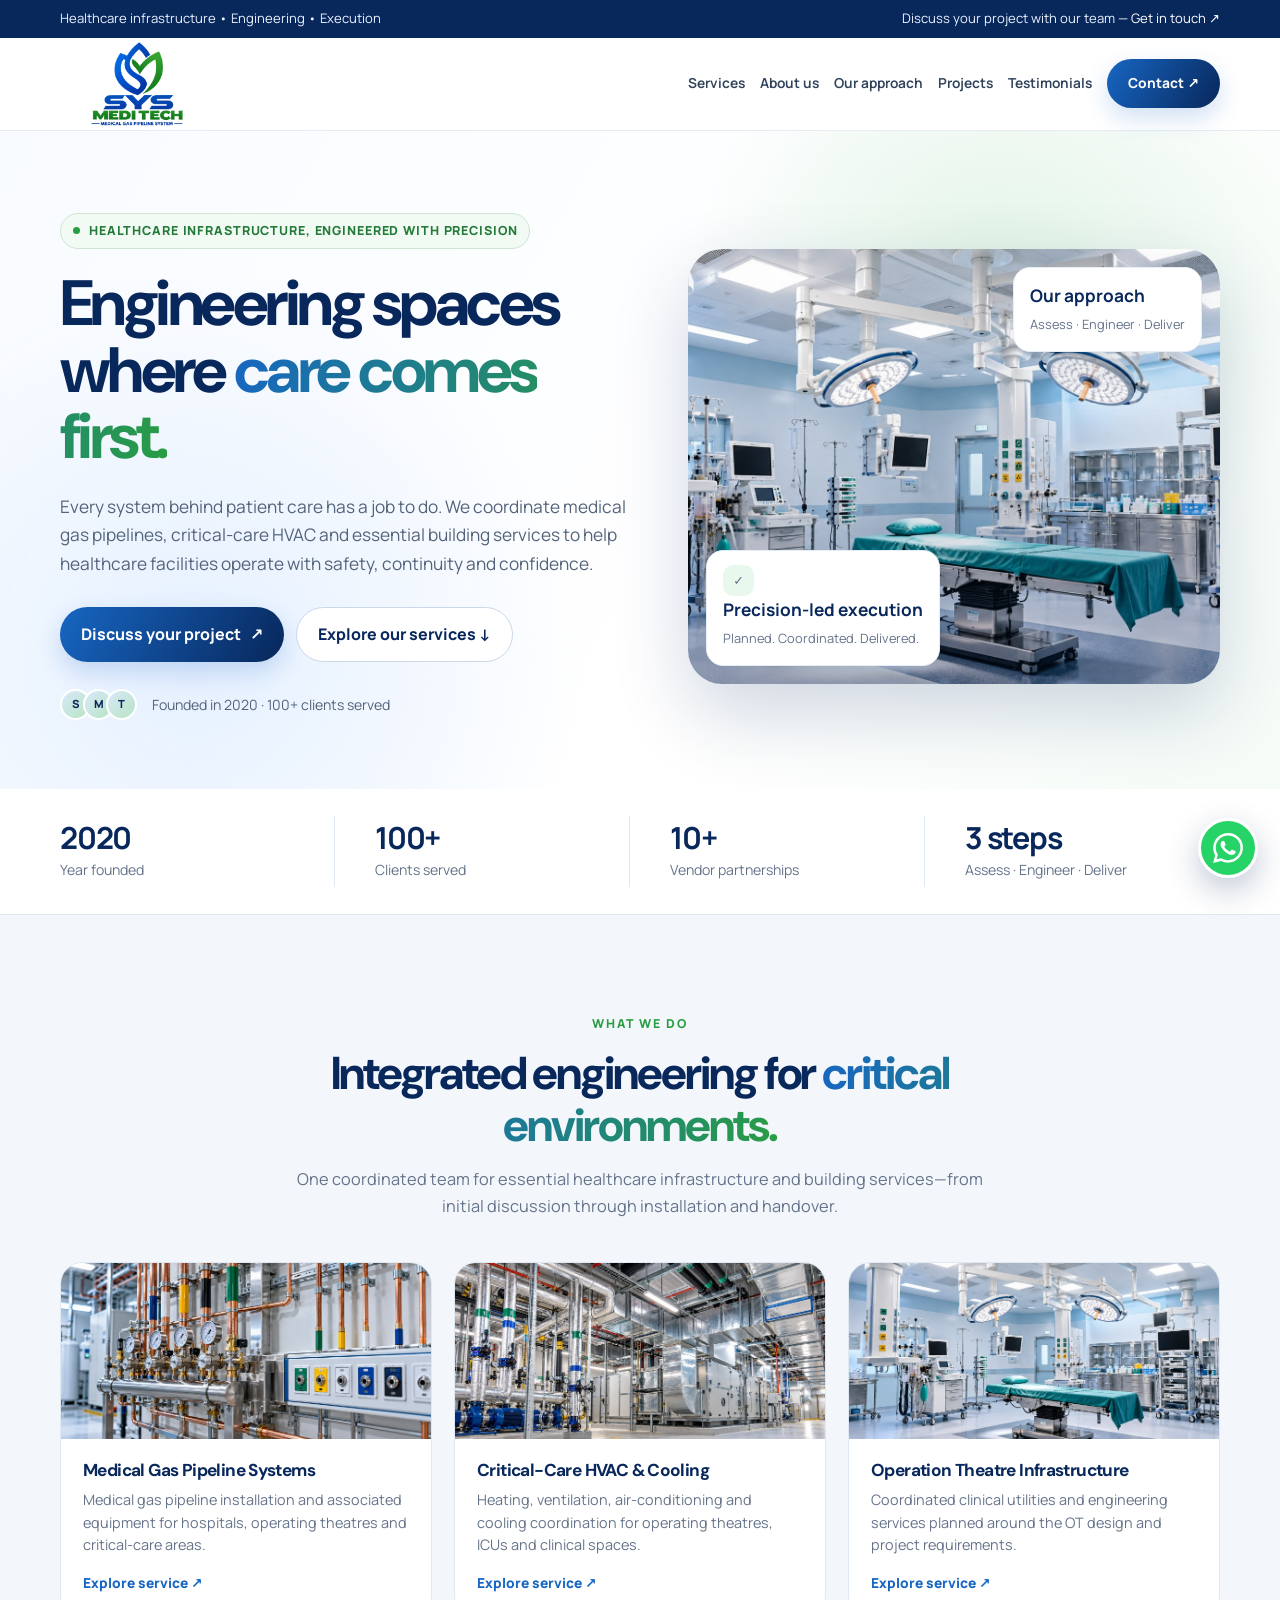
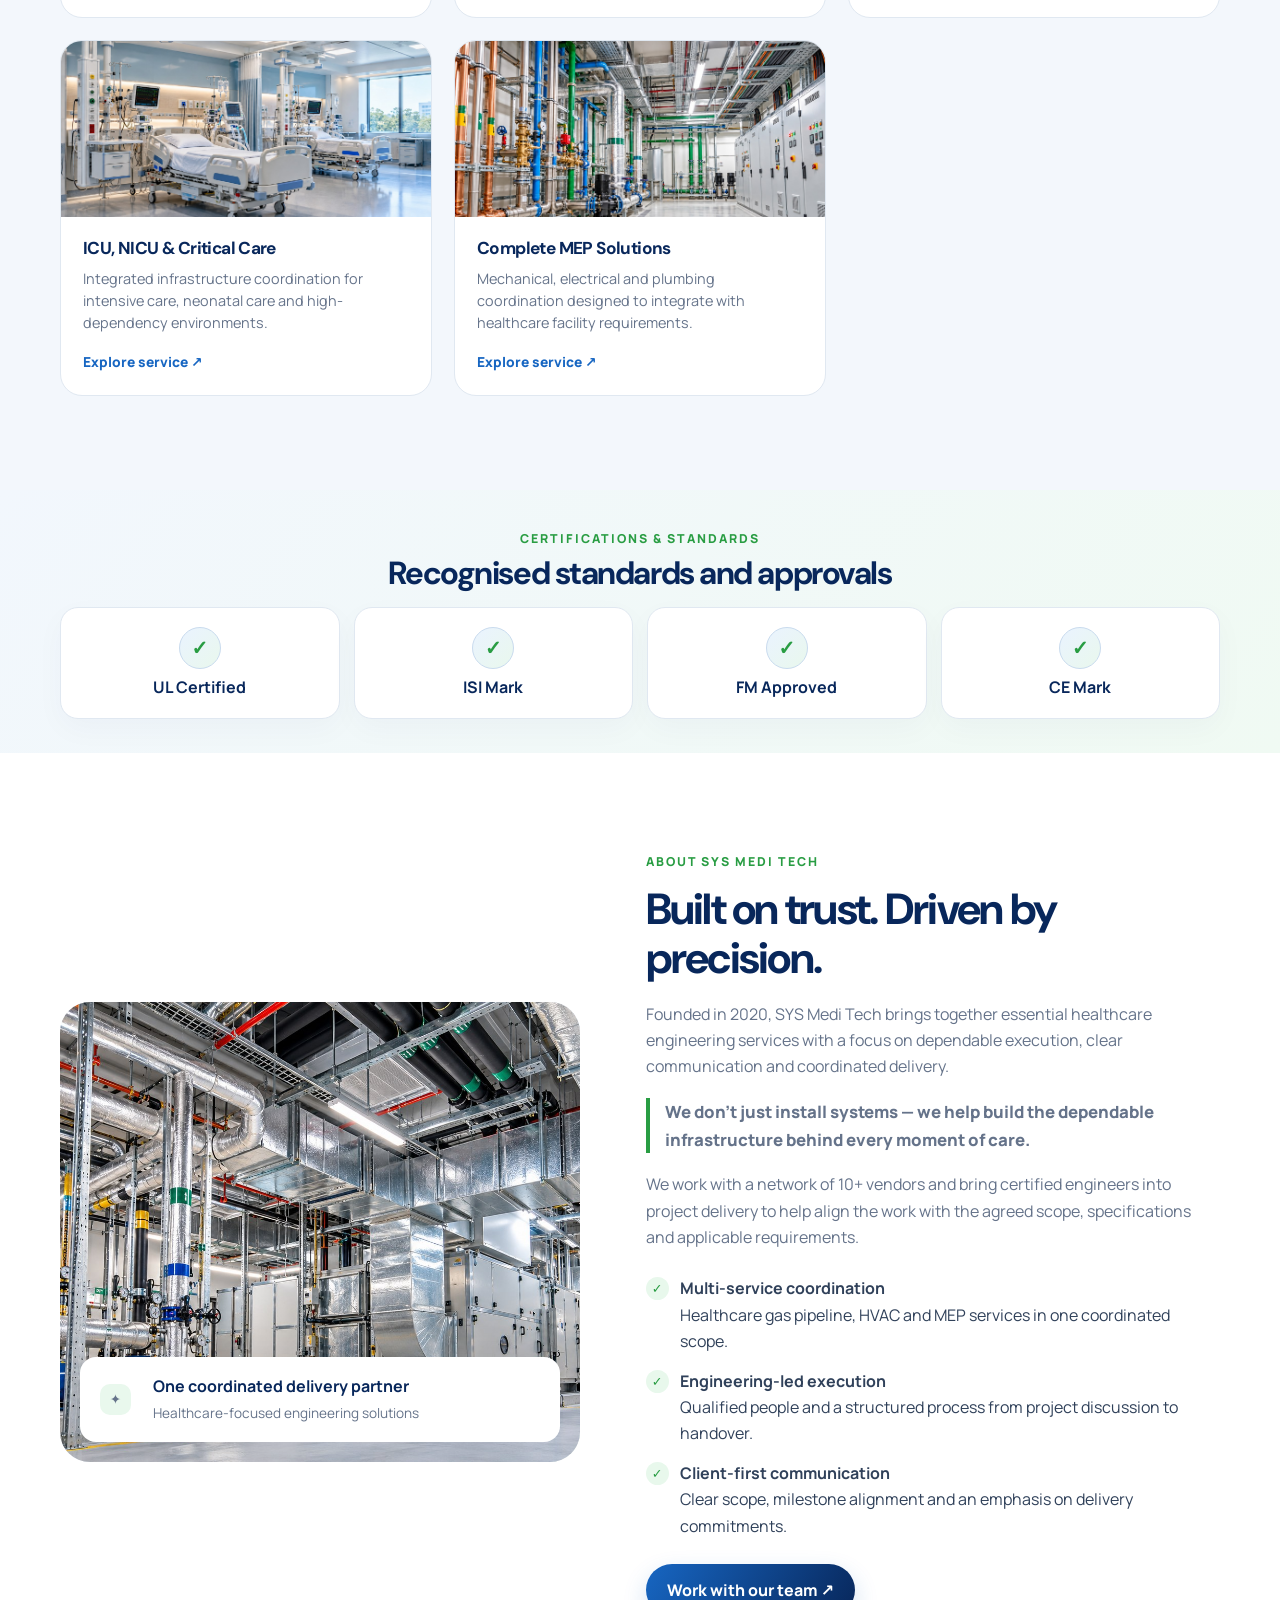
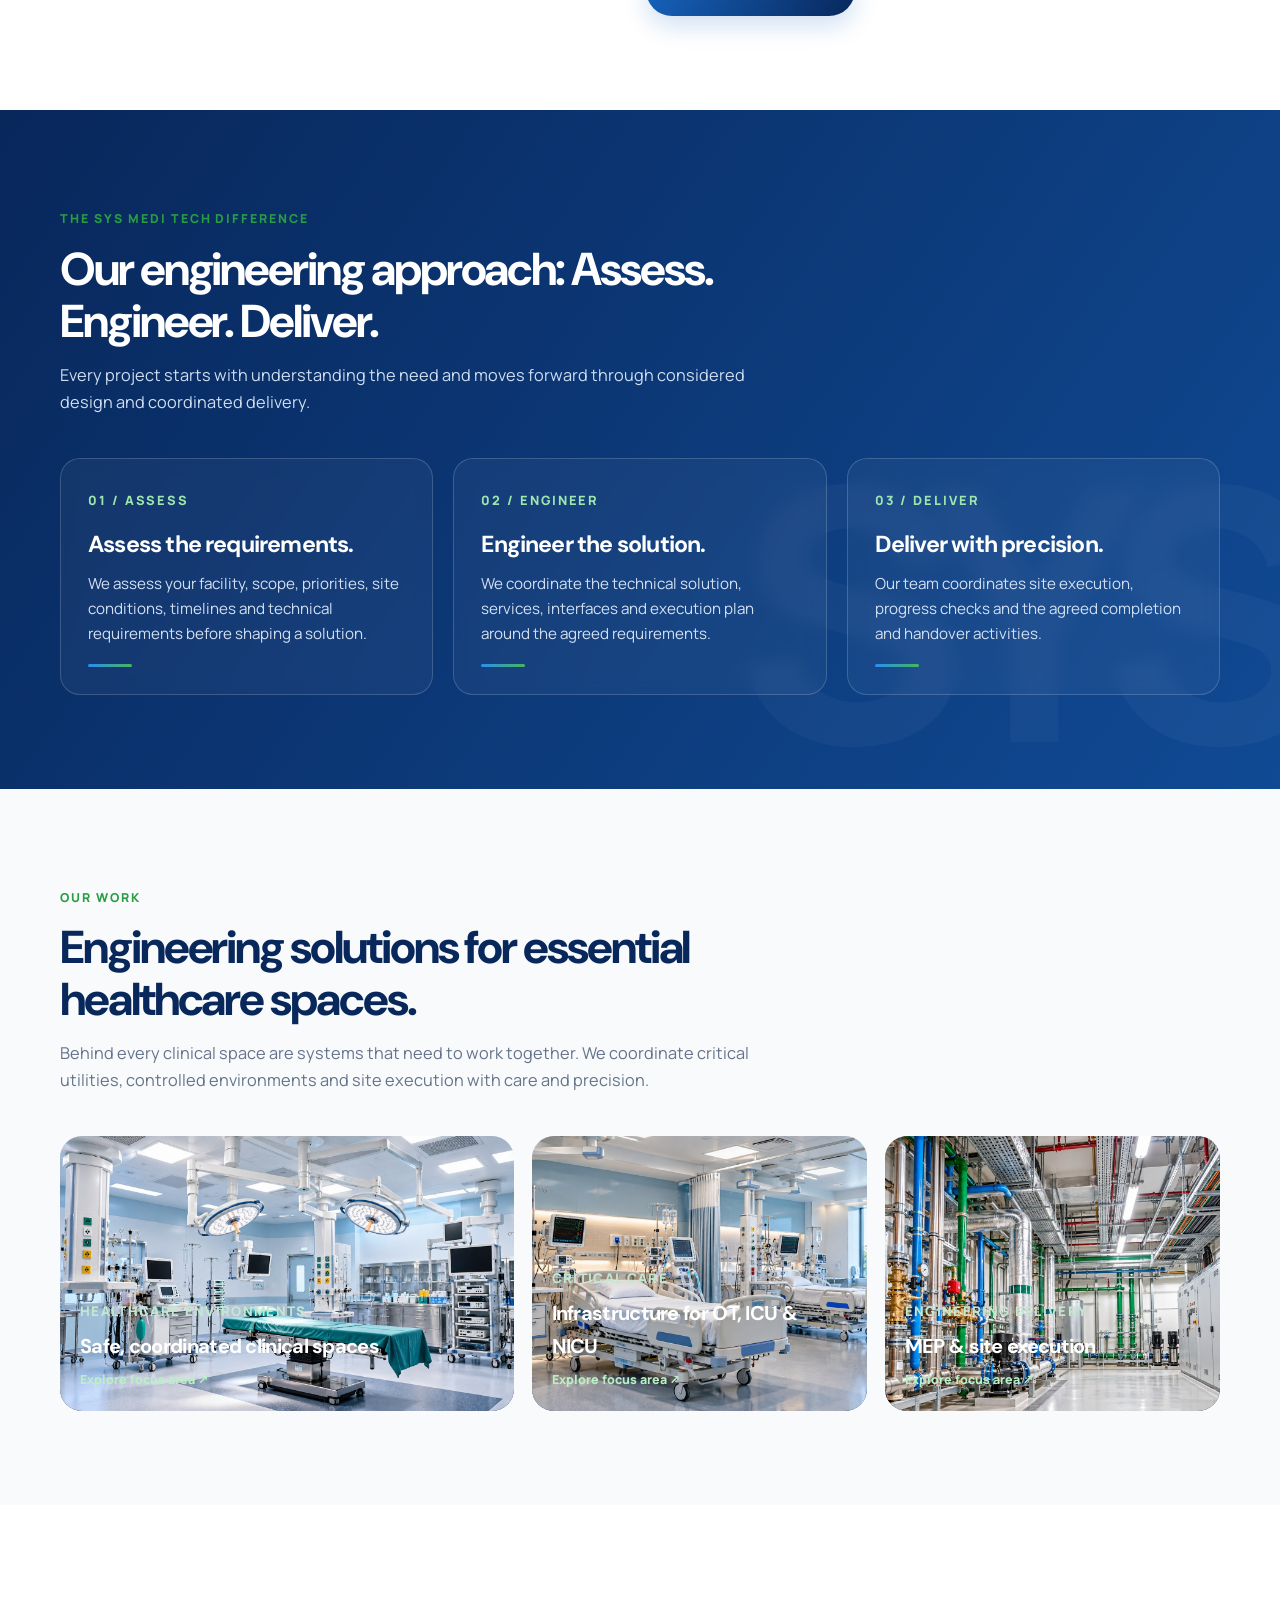
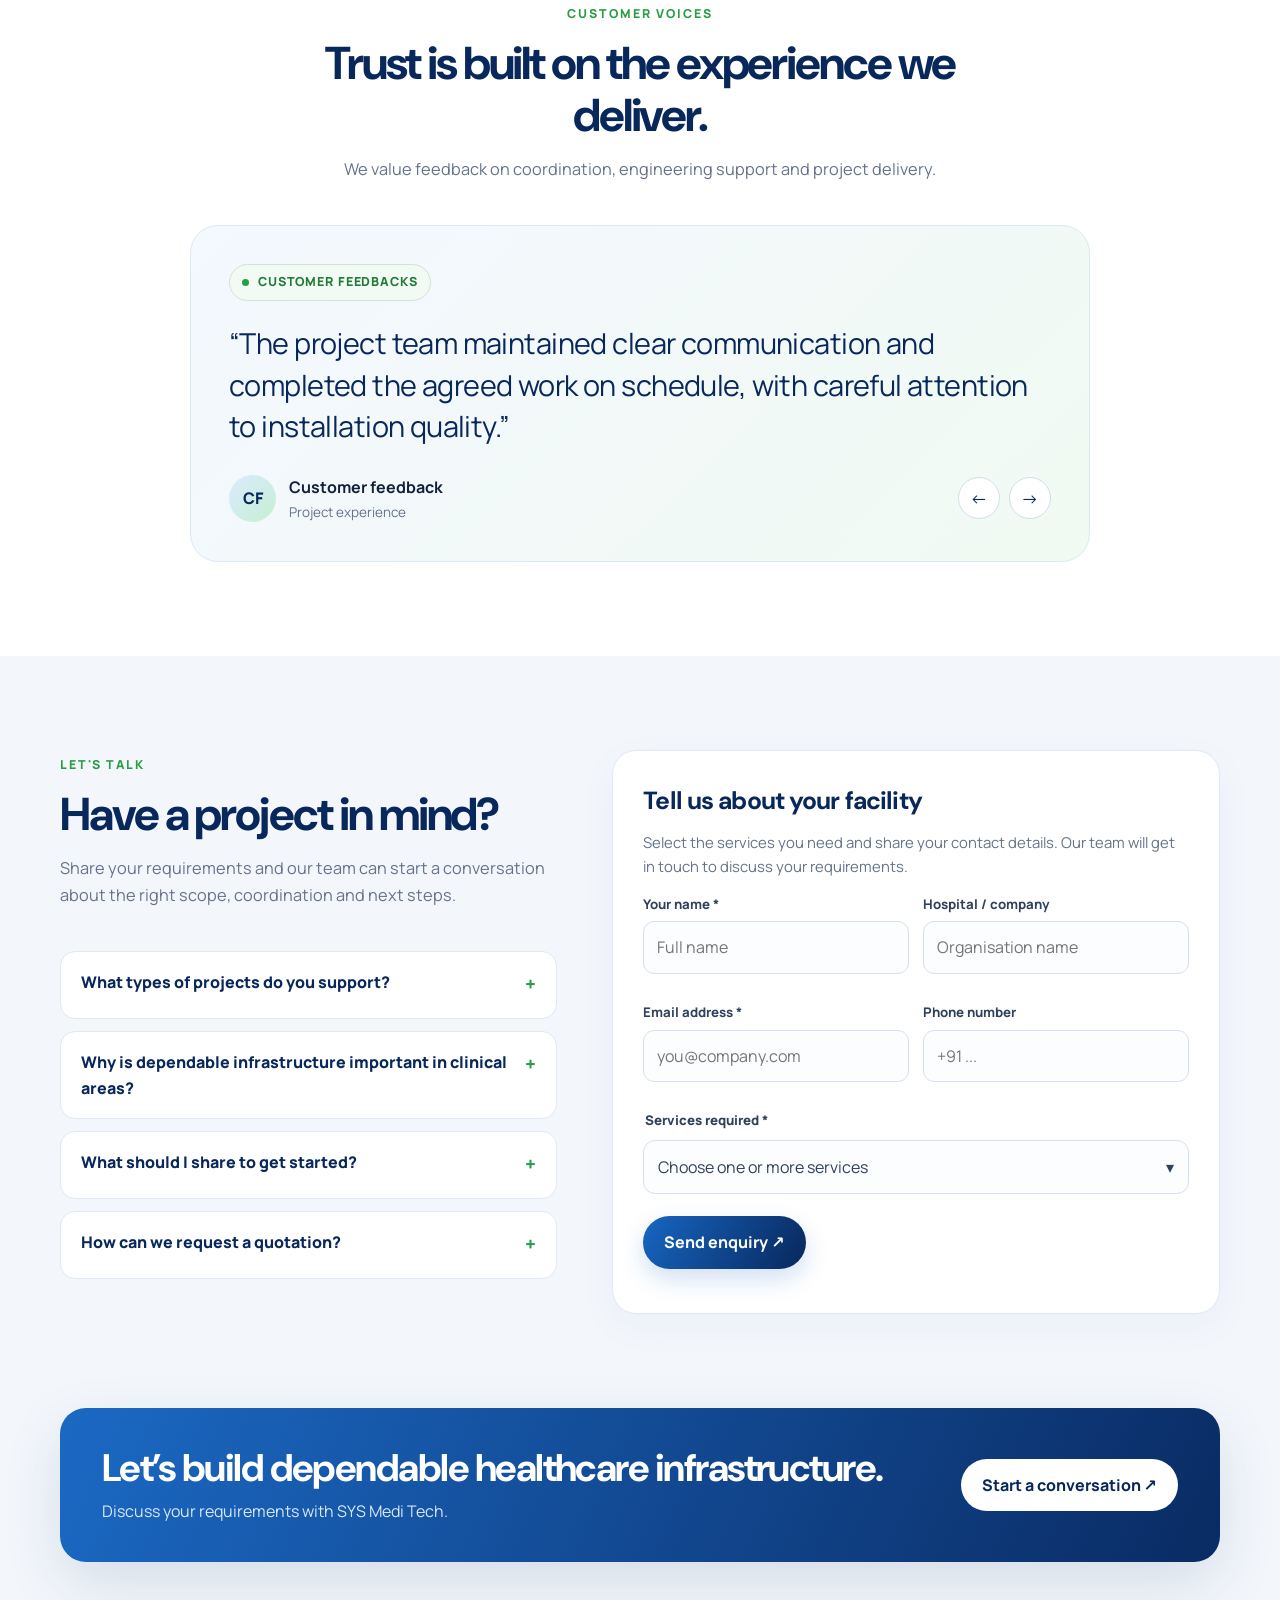
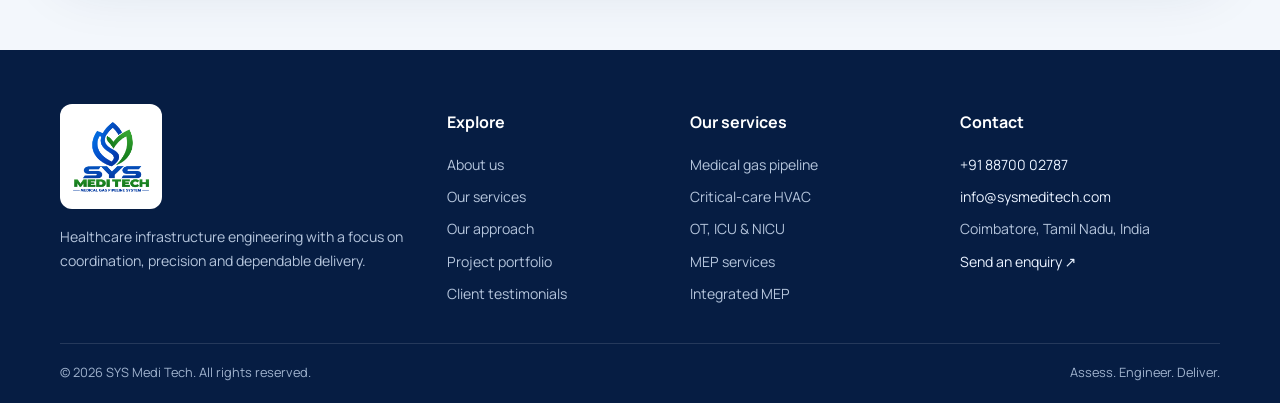
==== commit 95657c21: "Remove Electrical & Plumbing Works offering and refine homepage typography" ====
--- a/index.html
+++ b/index.html
@@ -3,13 +3,16 @@
 <head>
 <meta charset="utf-8">
 <meta name="viewport" content="width=device-width, initial-scale=1">
+<link rel="preconnect" href="https://fonts.googleapis.com">
+<link rel="preconnect" href="https://fonts.gstatic.com" crossorigin>
+<link href="https://fonts.googleapis.com/css2?family=DM+Sans:wght@400;500;600;700&family=Manrope:wght@400;500;600;700;800&display=swap" rel="stylesheet">
 <meta name="theme-color" content="#0b2b62">
-<meta name="description" content="SYS Medi Tech delivers medical gas pipeline systems, OT and critical-care HVAC, and integrated MEP, electrical and plumbing solutions for healthcare facilities.">
+<meta name="description" content="SYS Medi Tech delivers medical gas pipeline systems, OT and critical-care HVAC, and integrated MEP solutions for healthcare facilities.">
 <title>SYS Medi Tech | Healthcare Infrastructure, Engineered with Precision</title>
 <style>
 :root{--navy:#08275b;--blue:#1766c2;--green:#299d43;--ink:#12213a;--muted:#65738a;--pale:#f3f7fc;--line:#e0e8f1;--white:#fff;--shadow:0 22px 60px rgba(10,38,82,.12);--radius:22px}
-*{box-sizing:border-box}html{scroll-behavior:smooth;scroll-padding-top:92px}body{margin:0;font-family:Inter,ui-sans-serif,system-ui,-apple-system,BlinkMacSystemFont,"Segoe UI",sans-serif;color:var(--ink);background:#fff;line-height:1.65}a{color:inherit;text-decoration:none}button,input,textarea,select{font:inherit}button,a{ -webkit-tap-highlight-color:transparent}.container{width:min(1160px,calc(100% - 40px));margin:auto}.topline{background:var(--navy);color:#eaf2ff;font-size:.82rem}.topline .container{display:flex;justify-content:space-between;gap:18px;padding:8px 0}.topline a{color:#fff}.header{position:sticky;top:0;z-index:30;background:rgba(255,255,255,.94);backdrop-filter:blur(14px);border-bottom:1px solid rgba(224,232,241,.8)}.nav{display:flex;align-items:center;justify-content:space-between;min-height:84px;gap:24px}.brand{display:flex;align-items:center;gap:12px;min-width:210px}.brand img{width:72px;height:62px;object-fit:contain;mix-blend-mode:multiply}.brand-text{line-height:1.05}.brand-text strong{display:block;color:var(--navy);font-size:1.25rem;letter-spacing:.04em}.brand-text span{font-size:.66rem;letter-spacing:.16em;color:var(--green);font-weight:800}.navlinks{display:flex;align-items:center;gap:25px;font-size:.92rem;font-weight:650;color:#30415a}.navlinks a:hover{color:var(--blue)}.btn{display:inline-flex;align-items:center;justify-content:center;gap:9px;border:0;border-radius:999px;padding:13px 21px;font-weight:750;cursor:pointer;transition:transform .2s,box-shadow .2s,background .2s}.btn:hover{transform:translateY(-2px)}.btn-primary{background:linear-gradient(120deg,var(--blue),var(--navy));color:#fff;box-shadow:0 10px 24px #1766c233}.btn-outline{border:1px solid #cbd8e8;background:#fff;color:var(--navy)}.menu-btn{display:none;background:#eef4fc;border:0;border-radius:12px;padding:10px;color:var(--navy);font-size:1.3rem}
-.hero{position:relative;overflow:hidden;background:radial-gradient(circle at 78% 25%,#dff3e4 0,transparent 28%),radial-gradient(circle at 15% 80%,#e5f0ff 0,transparent 32%),linear-gradient(120deg,#f8fbff 0%,#fff 60%,#f5fbf7 100%);padding:82px 0 70px}.hero-grid{display:grid;grid-template-columns:1.04fr .96fr;align-items:center;gap:52px}.eyebrow{display:inline-flex;align-items:center;gap:9px;border:1px solid #cfe4d5;background:#f1fbf3;color:#247b39;padding:7px 12px;border-radius:999px;font-size:.78rem;font-weight:800;letter-spacing:.07em;text-transform:uppercase}.eyebrow:before{content:"";width:7px;height:7px;border-radius:50%;background:var(--green)}h1,h2,h3,p{margin-top:0}h1{font-size:clamp(2.7rem,5vw,4.6rem);line-height:1.04;letter-spacing:-.055em;color:var(--navy);margin:22px 0}.gradient{background:linear-gradient(100deg,var(--blue),var(--green));-webkit-background-clip:text;background-clip:text;color:transparent}.hero-copy{max-width:580px;font-size:1.08rem;color:#53637a}.hero-actions{display:flex;flex-wrap:wrap;gap:12px;margin:29px 0 27px}.microproof{display:flex;align-items:center;gap:15px;color:#53637a;font-size:.88rem}.avatars{display:flex}.avatars span{width:31px;height:31px;border:2px solid #fff;border-radius:50%;margin-left:-8px;background:linear-gradient(135deg,#d9e9fb,#b7e4c2);display:grid;place-items:center;font-size:.7rem;color:var(--navy);font-weight:900}.avatars span:first-child{margin-left:0}.hero-art{position:relative;min-height:465px;border-radius:34px;background:linear-gradient(145deg,#f8fbff,#e8f3ff 58%,#eaf8ee);padding:24px;box-shadow:0 28px 75px #0a2b6330;isolation:isolate}.hero-art:before{content:"";position:absolute;inset:12px;border:1px solid #ffffff36;border-radius:26px;z-index:-1}.hero-art img{width:100%;height:100%;max-height:420px;object-fit:contain;border-radius:20px;mix-blend-mode:normal;opacity:1}.floating-card{position:absolute;background:#fff;border:1px solid #e6edf5;box-shadow:var(--shadow);border-radius:17px;padding:15px 18px;max-width:220px}.floating-card strong{display:block;color:var(--navy);font-size:1.08rem}.floating-card span{font-size:.8rem;color:var(--muted)}.float-one{left:-28px;bottom:34px}.float-two{right:-18px;top:36px}.mini-icon{display:inline-grid;place-items:center;width:31px;height:31px;border-radius:10px;background:#e9f8ed;color:var(--green);margin-right:8px;font-weight:900}
+*{box-sizing:border-box}html{scroll-behavior:smooth;scroll-padding-top:92px}body{margin:0;font-family:"Manrope",ui-sans-serif,system-ui,-apple-system,BlinkMacSystemFont,"Segoe UI",sans-serif;color:var(--ink);background:#fff;line-height:1.65}a{color:inherit;text-decoration:none}button,input,textarea,select{font:inherit}button,a{ -webkit-tap-highlight-color:transparent}.container{width:min(1160px,calc(100% - 40px));margin:auto}.topline{background:var(--navy);color:#eaf2ff;font-size:.82rem}.topline .container{display:flex;justify-content:space-between;gap:18px;padding:8px 0}.topline a{color:#fff}.header{position:sticky;top:0;z-index:30;background:rgba(255,255,255,.94);backdrop-filter:blur(14px);border-bottom:1px solid rgba(224,232,241,.8)}.nav{display:flex;align-items:center;justify-content:space-between;min-height:84px;gap:24px}.brand{display:flex;align-items:center;gap:12px;min-width:210px}.brand img{width:72px;height:62px;object-fit:contain;mix-blend-mode:multiply}.brand-text{line-height:1.05}.brand-text strong{display:block;color:var(--navy);font-size:1.25rem;letter-spacing:.04em}.brand-text span{font-size:.66rem;letter-spacing:.16em;color:var(--green);font-weight:800}.navlinks{display:flex;align-items:center;gap:25px;font-size:.92rem;font-weight:650;color:#30415a}.navlinks a:hover{color:var(--blue)}.btn{display:inline-flex;align-items:center;justify-content:center;gap:9px;border:0;border-radius:999px;padding:13px 21px;font-weight:750;cursor:pointer;transition:transform .2s,box-shadow .2s,background .2s}.btn:hover{transform:translateY(-2px)}.btn-primary{background:linear-gradient(120deg,var(--blue),var(--navy));color:#fff;box-shadow:0 10px 24px #1766c233}.btn-outline{border:1px solid #cbd8e8;background:#fff;color:var(--navy)}.menu-btn{display:none;background:#eef4fc;border:0;border-radius:12px;padding:10px;color:var(--navy);font-size:1.3rem}
+.hero{position:relative;overflow:hidden;background:radial-gradient(circle at 78% 25%,#dff3e4 0,transparent 28%),radial-gradient(circle at 15% 80%,#e5f0ff 0,transparent 32%),linear-gradient(120deg,#f8fbff 0%,#fff 60%,#f5fbf7 100%);padding:82px 0 70px}.hero-grid{display:grid;grid-template-columns:1.04fr .96fr;align-items:center;gap:52px}.eyebrow{display:inline-flex;align-items:center;gap:9px;border:1px solid #cfe4d5;background:#f1fbf3;color:#247b39;padding:7px 12px;border-radius:999px;font-size:.78rem;font-weight:800;letter-spacing:.07em;text-transform:uppercase}.eyebrow:before{content:"";width:7px;height:7px;border-radius:50%;background:var(--green)}h1,h2,h3,p{margin-top:0}h1,h2,h3,.brand-text strong{font-family:"DM Sans","Manrope",sans-serif;letter-spacing:-.035em}h1{font-size:clamp(2.7rem,5vw,4.6rem);line-height:1.04;letter-spacing:-.055em;color:var(--navy);margin:22px 0}.gradient{background:linear-gradient(100deg,var(--blue),var(--green));-webkit-background-clip:text;background-clip:text;color:transparent}.hero-copy{max-width:580px;font-size:1.08rem;color:#53637a}.hero-actions{display:flex;flex-wrap:wrap;gap:12px;margin:29px 0 27px}.microproof{display:flex;align-items:center;gap:15px;color:#53637a;font-size:.88rem}.avatars{display:flex}.avatars span{width:31px;height:31px;border:2px solid #fff;border-radius:50%;margin-left:-8px;background:linear-gradient(135deg,#d9e9fb,#b7e4c2);display:grid;place-items:center;font-size:.7rem;color:var(--navy);font-weight:900}.avatars span:first-child{margin-left:0}.hero-art{position:relative;min-height:465px;border-radius:34px;background:linear-gradient(145deg,#f8fbff,#e8f3ff 58%,#eaf8ee);padding:24px;box-shadow:0 28px 75px #0a2b6330;isolation:isolate}.hero-art:before{content:"";position:absolute;inset:12px;border:1px solid #ffffff36;border-radius:26px;z-index:-1}.hero-art img{width:100%;height:100%;max-height:420px;object-fit:contain;border-radius:20px;mix-blend-mode:normal;opacity:1}.floating-card{position:absolute;background:#fff;border:1px solid #e6edf5;box-shadow:var(--shadow);border-radius:17px;padding:15px 18px;max-width:220px}.floating-card strong{display:block;color:var(--navy);font-size:1.08rem}.floating-card span{font-size:.8rem;color:var(--muted)}.float-one{left:-28px;bottom:34px}.float-two{right:-18px;top:36px}.mini-icon{display:inline-grid;place-items:center;width:31px;height:31px;border-radius:10px;background:#e9f8ed;color:var(--green);margin-right:8px;font-weight:900}
 .stats{position:relative;margin-top:-1px;background:#fff;border-bottom:1px solid var(--line)}.stats-grid{display:grid;grid-template-columns:repeat(4,1fr);padding:27px 0;gap:20px}.stat{padding:4px 20px;border-right:1px solid var(--line)}.stat:first-child{padding-left:0}.stat:last-child{border:0}.stat strong{display:block;font-size:1.9rem;line-height:1.2;color:var(--navy);letter-spacing:-.04em}.stat span{font-size:.88rem;color:var(--muted)}
 section{padding:94px 0}.section-head{max-width:720px;margin-bottom:42px}.section-head.center{text-align:center;margin-left:auto;margin-right:auto}.kicker{font-size:.77rem;text-transform:uppercase;letter-spacing:.16em;color:var(--green);font-weight:850}.section-head h2{font-size:clamp(2rem,3.6vw,3.1rem);letter-spacing:-.045em;line-height:1.13;color:var(--navy);margin:12px 0 15px}.section-head p{color:var(--muted);font-size:1.02rem}
 .services{background:var(--pale)}.service-grid{display:grid;grid-template-columns:repeat(3,1fr);gap:20px}.service-card{background:#fff;border:1px solid var(--line);border-radius:var(--radius);padding:28px;transition:transform .22s,box-shadow .22s,border-color .22s;display:flex;flex-direction:column;min-height:290px}.service-card:hover{transform:translateY(-5px);box-shadow:var(--shadow);border-color:#b6d2f1}.service-icon{width:52px;height:52px;border-radius:16px;display:grid;place-items:center;background:linear-gradient(135deg,#e9f2ff,#e6f8eb);color:var(--blue);font-size:1.55rem;margin-bottom:20px}.service-card h3{font-size:1.17rem;color:var(--navy);margin-bottom:10px}.service-card p{color:var(--muted);font-size:.93rem;margin-bottom:18px}.service-card a{margin-top:auto;color:var(--blue);font-weight:800;font-size:.9rem}.service-card a span{margin-left:5px}
@@ -112,11 +115,11 @@
 <a class="service-card" href="critical-care-hvac.html" aria-label="Learn about Critical-Care HVAC and Cooling"><img class="service-photo" src="assets/hvac-plant.jpg" alt="Hospital HVAC plant with insulated ductwork, pipes, pumps and air-handling units" loading="lazy"><div class="service-card-content"><h3>Critical-Care HVAC &amp; Cooling</h3><p>Heating, ventilation, air-conditioning and cooling coordination for operating theatres, ICUs and clinical spaces.</p><span class="service-link">Explore service ↗</span></div></a>
 <a class="service-card" href="operation-theatre-infrastructure.html" aria-label="Learn about Operation Theatre Infrastructure"><img class="service-photo" src="assets/operating-theatre.jpg" alt="Modern operating theatre with surgical lights, table and clinical equipment" loading="lazy"><div class="service-card-content"><h3>Operation Theatre Infrastructure</h3><p>Coordinated clinical utilities and engineering services planned around the OT design and project requirements.</p><span class="service-link">Explore service ↗</span></div></a>
 <a class="service-card" href="icu-nicu-critical-care.html" aria-label="Learn about ICU, NICU and Critical Care"><img class="service-photo" src="assets/icu-nicu.jpg" alt="Modern intensive care room with patient beds, monitoring equipment and service pendants" loading="lazy"><div class="service-card-content"><h3>ICU, NICU &amp; Critical Care</h3><p>Integrated infrastructure coordination for intensive care, neonatal care and high-dependency environments.</p><span class="service-link">Explore service ↗</span></div></a>
-<a class="service-card" href="mep-solutions.html" aria-label="Learn about Complete MEP Solutions"><img class="service-photo" src="assets/mep-engineering.jpg" alt="Organized mechanical, electrical and plumbing services within a healthcare utility room" loading="lazy"><div class="service-card-content"><h3>Complete MEP Solutions</h3><p>Mechanical, electrical and plumbing coordination designed to integrate with healthcare facility requirements.</p><span class="service-link">Explore service ↗</span></div></a>
-<a class="service-card" href="electrical-plumbing-works.html" aria-label="Learn about Electrical and Plumbing Works"><img class="service-photo" src="assets/electrical-plumbing.jpg" alt="Hospital electrical control panels, service piping and plumbing infrastructure" loading="lazy"><div class="service-card-content"><h3>Electrical &amp; Plumbing Works</h3><p>Electrical distribution, lighting, plumbing and utility installation coordinated with other trades.</p><span class="service-link">Explore service ↗</span></div></a>
+<a class="service-card" href="mep-solutions.html" aria-label="Learn about Complete MEP Solutions"><img class="service-photo" src="assets/mep-engineering.jpg" alt="Organized integrated MEP services within a healthcare utility room" loading="lazy"><div class="service-card-content"><h3>Complete MEP Solutions</h3><p>Mechanical, electrical and plumbing coordination designed to integrate with healthcare facility requirements.</p><span class="service-link">Explore service ↗</span></div></a>
+
 </div></div></section>
 <section class="standards" id="standards"><div class="container"><div class="section-head center"><span class="kicker">Certifications &amp; standards</span><h2>Recognised standards and approvals</h2></div><div class="standard-grid"><div class="standard-card"><span class="standard-symbol" aria-hidden="true">✓</span><strong>UL Certified</strong></div><div class="standard-card"><span class="standard-symbol" aria-hidden="true">✓</span><strong>ISI Mark</strong></div><div class="standard-card"><span class="standard-symbol" aria-hidden="true">✓</span><strong>FM Approved</strong></div><div class="standard-card"><span class="standard-symbol" aria-hidden="true">✓</span><strong>CE Mark</strong></div></div></div></section>
-<section id="about"><div class="container about-grid"><div class="about-visual"><img src="assets/hvac-plant.jpg" alt="Hospital HVAC and mechanical plant equipment"><div class="about-stamp"><span class="mini-icon">✦</span><div><strong>One coordinated delivery partner</strong><span>Healthcare-focused engineering solutions</span></div></div></div><div class="about-copy"><span class="kicker">About SYS Medi Tech</span><h2>Built on trust. Driven by precision.</h2><p>Founded in 2020, SYS Medi Tech brings together essential healthcare engineering services with a focus on dependable execution, clear communication and coordinated delivery.</p><p class="about-tagline">We don’t just install systems — we help build the dependable infrastructure behind every moment of care.</p><p>We work with a network of 10+ vendors and bring certified engineers into project delivery to help align the work with the agreed scope, specifications and applicable requirements.</p><ul class="check-list"><li><span class="check">✓</span><span><strong>Multi-service coordination</strong><br>Healthcare gas pipeline, HVAC, MEP, electrical and plumbing in one coordinated scope.</span></li><li><span class="check">✓</span><span><strong>Engineering-led execution</strong><br>Qualified people and a structured process from project discussion to handover.</span></li><li><span class="check">✓</span><span><strong>Client-first communication</strong><br>Clear scope, milestone alignment and an emphasis on delivery commitments.</span></li></ul><a class="btn btn-primary" href="#contact">Work with our team ↗</a></div></div></section>
+<section id="about"><div class="container about-grid"><div class="about-visual"><img src="assets/hvac-plant.jpg" alt="Hospital HVAC and mechanical plant equipment"><div class="about-stamp"><span class="mini-icon">✦</span><div><strong>One coordinated delivery partner</strong><span>Healthcare-focused engineering solutions</span></div></div></div><div class="about-copy"><span class="kicker">About SYS Medi Tech</span><h2>Built on trust. Driven by precision.</h2><p>Founded in 2020, SYS Medi Tech brings together essential healthcare engineering services with a focus on dependable execution, clear communication and coordinated delivery.</p><p class="about-tagline">We don’t just install systems — we help build the dependable infrastructure behind every moment of care.</p><p>We work with a network of 10+ vendors and bring certified engineers into project delivery to help align the work with the agreed scope, specifications and applicable requirements.</p><ul class="check-list"><li><span class="check">✓</span><span><strong>Multi-service coordination</strong><br>Healthcare gas pipeline, HVAC and MEP services in one coordinated scope.</span></li><li><span class="check">✓</span><span><strong>Engineering-led execution</strong><br>Qualified people and a structured process from project discussion to handover.</span></li><li><span class="check">✓</span><span><strong>Client-first communication</strong><br>Clear scope, milestone alignment and an emphasis on delivery commitments.</span></li></ul><a class="btn btn-primary" href="#contact">Work with our team ↗</a></div></div></section>
 <section class="three-d" id="approach"><div class="container"><div class="section-head"><span class="kicker">The SYS Medi Tech difference</span><h2>Our engineering approach: Assess. Engineer. Deliver.</h2><p>Every project starts with understanding the need and moves forward through considered design and coordinated delivery.</p></div><div class="steps"><article class="step"><span class="step-number">01 / ASSESS</span><h3>Assess the requirements.</h3><p>We assess your facility, scope, priorities, site conditions, timelines and technical requirements before shaping a solution.</p><div class="step-line"></div></article><article class="step"><span class="step-number">02 / ENGINEER</span><h3>Engineer the solution.</h3><p>We coordinate the technical solution, services, interfaces and execution plan around the agreed requirements.</p><div class="step-line"></div></article><article class="step"><span class="step-number">03 / DELIVER</span><h3>Deliver with precision.</h3><p>Our team coordinates site execution, progress checks and the agreed completion and handover activities.</p><div class="step-line"></div></article></div></div></section>
 <section class="projects" id="projects"><div class="container"><div class="section-head"><span class="kicker">Our work</span><h2>Engineering solutions for essential healthcare spaces.</h2><p>Behind every clinical space are systems that need to work together. We coordinate critical utilities, controlled environments and site execution with care and precision.</p></div><div class="project-grid">
 <article class="project-card"><a href="healthcare-environments.html" aria-label="Learn about healthcare environments"><img loading="lazy" src="assets/operating-theatre.jpg" alt="Modern operating theatre with surgical lights and integrated equipment"><div class="project-label"><small>Healthcare environments</small><h3>Safe, coordinated clinical spaces</h3><span class="project-more">Explore focus area ↗</span></div></a></article>
@@ -125,7 +128,7 @@
 </div></section>
 <section class="testimonials" id="testimonials"><div class="container"><div class="section-head center"><span class="kicker">Customer voices</span><h2>Trust is built on the experience we deliver.</h2><p>We value feedback on coordination, engineering support and project delivery.</p></div>
 <div class="testimonial-shell"><div class="testimonial-top"><span class="eyebrow">Customer feedbacks</span></div><p class="testimonial-quote" id="quoteText">“The project team maintained clear communication and completed the agreed work on schedule, with careful attention to installation quality.”</p><div class="testimonial-bottom"><div class="client"><div class="client-avatar" id="clientInitials">CF</div><div><strong id="clientName">Customer feedback</strong><span id="clientRole">Project experience</span></div></div><div class="slider-controls"><button type="button" id="prevTestimonial" aria-label="Previous testimonial">←</button><button type="button" id="nextTestimonial" aria-label="Next testimonial">→</button></div></div></div></div></section>
-<section class="faq-contact" id="contact"><div class="container faq-grid"><div><div class="section-head"><span class="kicker">Let's talk</span><h2>Have a project in mind?</h2><p>Share your requirements and our team can start a conversation about the right scope, coordination and next steps.</p></div><div class="faq-list"><details><summary>What types of projects do you support?</summary><p>SYS Medi Tech supports medical gas pipeline systems, HVAC and cooling for OTs and critical-care areas, and integrated MEP, electrical and plumbing works.</p></details><details><summary>Why is dependable infrastructure important in clinical areas?</summary><p>Medical gas, ventilation, electrical and plumbing systems support the day-to-day operation of healthcare facilities. They should be planned and coordinated for the intended space and project requirements.</p></details><details><summary>What should I share to get started?</summary><p>Share your facility type, location, required services and expected timeline. Our team will follow up to clarify the project requirements.</p></details><details><summary>How can we request a quotation?</summary><p>Use the enquiry form to select the services you need and share your contact details. We will discuss the scope and next steps with you.</p></details></div></div>
+<section class="faq-contact" id="contact"><div class="container faq-grid"><div><div class="section-head"><span class="kicker">Let's talk</span><h2>Have a project in mind?</h2><p>Share your requirements and our team can start a conversation about the right scope, coordination and next steps.</p></div><div class="faq-list"><details><summary>What types of projects do you support?</summary><p>SYS Medi Tech supports medical gas pipeline systems, HVAC and cooling for OTs and critical-care areas, and integrated MEP solutions.</p></details><details><summary>Why is dependable infrastructure important in clinical areas?</summary><p>Medical gas, ventilation, electrical and plumbing systems support the day-to-day operation of healthcare facilities. They should be planned and coordinated for the intended space and project requirements.</p></details><details><summary>What should I share to get started?</summary><p>Share your facility type, location, required services and expected timeline. Our team will follow up to clarify the project requirements.</p></details><details><summary>How can we request a quotation?</summary><p>Use the enquiry form to select the services you need and share your contact details. We will discuss the scope and next steps with you.</p></details></div></div>
 <div class="contact-card"><h3>Tell us about your facility</h3><p>Select the services you need and share your contact details. Our team will get in touch to discuss your requirements.</p>
 <form id="contactForm"><div class="form-grid"><div class="field"><label for="name">Your name *</label><input id="name" name="name" required autocomplete="name" placeholder="Full name"></div><div class="field"><label for="company">Hospital / company</label><input id="company" name="company" autocomplete="organization" placeholder="Organisation name"></div><div class="field"><label for="email">Email address *</label><input id="email" name="email" type="email" required autocomplete="email" placeholder="you@company.com"></div><div class="field"><label for="phone">Phone number</label><input id="phone" name="phone" type="tel" autocomplete="tel" placeholder="+91 ..."></div><fieldset class="field full service-choice"><legend>Services required *</legend><div class="service-picker" id="servicePicker">
 <button class="service-picker-button" type="button" id="serviceDropdownButton" aria-haspopup="true" aria-controls="serviceDropdownMenu" aria-expanded="false"><span id="serviceDropdownLabel">Choose one or more services</span><span aria-hidden="true">▾</span></button>
@@ -135,13 +138,13 @@
 <label class="service-option"><input type="checkbox" name="services" value="Operation Theatre Infrastructure"><span>Operation Theatre Infrastructure</span></label>
 <label class="service-option"><input type="checkbox" name="services" value="ICU, NICU & Critical Care"><span>ICU, NICU & Critical Care</span></label>
 <label class="service-option"><input type="checkbox" name="services" value="Complete MEP Solutions"><span>Complete MEP Solutions</span></label>
-<label class="service-option"><input type="checkbox" name="services" value="Electrical & Plumbing Works"><span>Electrical & Plumbing Works</span></label>
+
 <label class="service-option"><input type="checkbox" name="services" value="Multiple services / turnkey scope"><span>Multiple services / turnkey scope</span></label>
 <label class="service-option"><input type="checkbox" name="services" value="Other"><span>Other</span></label>
 </div><div class="service-selected" id="serviceSelectedSummary" aria-live="polite"></div></div></fieldset></div><button class="btn btn-primary" type="submit">Send enquiry ↗</button><p class="form-status" id="formStatus" role="status" aria-live="polite"></p></form></div></div></section>
 <div class="cta-band"><div class="container"><div class="cta-inner"><div><h2>Let’s build dependable healthcare infrastructure.</h2><p>Discuss your requirements with SYS Medi Tech.</p></div><a class="btn" href="#contact">Start a conversation ↗</a></div></div></div>
 </main>
-<footer><div class="container"><div class="footer-grid"><div><a class="footer-brand" href="#home"><img src="assets/sys-medi-tech-logo.png" alt="SYS Medi Tech logo"></a><p>Healthcare infrastructure engineering with a focus on coordination, precision and dependable delivery.</p></div><div><h4>Explore</h4><ul><li><a href="#about">About us</a></li><li><a href="#services">Our services</a></li><li><a href="#approach">Our approach</a></li><li><a href="#projects">Project portfolio</a></li><li><a href="#testimonials">Client testimonials</a></li></ul></div><div><h4>Our services</h4><ul><li><a href="#services">Medical gas pipeline</a></li><li><a href="#services">Critical-care HVAC</a></li><li><a href="#services">OT, ICU & NICU</a></li><li><a href="#services">MEP services</a></li><li><a href="#services">Electrical & plumbing</a></li></ul></div><div><h4>Contact</h4><ul class="contact-links"><li><a href="tel:+918870002787">+91 88700 02787</a></li><li><a href="mailto:23karthi2398@gmail.com">info@sysmeditech.com</a></li><li>Coimbatore, Tamil Nadu, India</li><li><a href="#contact">Send an enquiry ↗</a></li></ul></div></div><div class="footer-bottom"><span>© <span id="year"></span> SYS Medi Tech. All rights reserved.</span><span>Assess. Engineer. Deliver.</span></div></div></footer>
+<footer><div class="container"><div class="footer-grid"><div><a class="footer-brand" href="#home"><img src="assets/sys-medi-tech-logo.png" alt="SYS Medi Tech logo"></a><p>Healthcare infrastructure engineering with a focus on coordination, precision and dependable delivery.</p></div><div><h4>Explore</h4><ul><li><a href="#about">About us</a></li><li><a href="#services">Our services</a></li><li><a href="#approach">Our approach</a></li><li><a href="#projects">Project portfolio</a></li><li><a href="#testimonials">Client testimonials</a></li></ul></div><div><h4>Our services</h4><ul><li><a href="#services">Medical gas pipeline</a></li><li><a href="#services">Critical-care HVAC</a></li><li><a href="#services">OT, ICU & NICU</a></li><li><a href="#services">MEP services</a></li><li><a href="#services">Integrated MEP</a></li></ul></div><div><h4>Contact</h4><ul class="contact-links"><li><a href="tel:+918870002787">+91 88700 02787</a></li><li><a href="mailto:23karthi2398@gmail.com">info@sysmeditech.com</a></li><li>Coimbatore, Tamil Nadu, India</li><li><a href="#contact">Send an enquiry ↗</a></li></ul></div></div><div class="footer-bottom"><span>© <span id="year"></span> SYS Medi Tech. All rights reserved.</span><span>Assess. Engineer. Deliver.</span></div></div></footer>
 <a class="whatsapp-float" href="https://wa.me/918870002787?text=Hello%20SYS%20Medi%20Tech%2C%20I%20would%20like%20to%20discuss%20a%20healthcare%20infrastructure%20project." target="_blank" rel="noopener noreferrer" aria-label="Chat with SYS Medi Tech on WhatsApp" title="Chat with SYS Medi Tech"><svg viewBox="0 0 24 24" aria-hidden="true"><path d="M20.52 3.48A11.82 11.82 0 0 0 12.06 0C5.5 0 .16 5.34.16 11.9c0 2.1.55 4.14 1.59 5.95L.06 24l6.34-1.66a11.9 11.9 0 0 0 5.66 1.44h.01c6.55 0 11.89-5.33 11.89-11.89a11.82 11.82 0 0 0-3.44-8.41ZM12.06 21.7h-.01a9.88 9.88 0 0 1-5.03-1.38l-.36-.21-3.76.98 1-3.66-.24-.37a9.85 9.85 0 0 1-1.51-5.26c0-5.46 4.44-9.9 9.91-9.9 2.64 0 5.12 1.03 6.99 2.9a9.85 9.85 0 0 1 2.89 7c0 5.45-4.44 9.9-9.88 9.9Zm5.43-7.41c-.3-.15-1.76-.87-2.03-.97-.27-.1-.47-.15-.67.15-.2.3-.77.97-.94 1.17-.18.2-.35.22-.65.07-.3-.15-1.25-.46-2.39-1.47-.88-.79-1.48-1.76-1.65-2.06-.18-.3-.02-.46.13-.61.13-.13.3-.35.45-.52.15-.18.2-.3.3-.5.1-.2.05-.37-.02-.52-.08-.15-.67-1.61-.92-2.21-.24-.58-.49-.5-.67-.51l-.57-.01c-.2 0-.52.07-.79.37-.28.3-1.04 1.02-1.04 2.48s1.06 2.88 1.21 3.08c.15.2 2.1 3.2 5.08 4.49.71.3 1.26.49 1.69.62.71.23 1.36.2 1.87.12.57-.08 1.76-.72 2.01-1.41.25-.7.25-1.29.17-1.41-.08-.13-.27-.2-.57-.35Z"/></svg><span class="whatsapp-tooltip">Chat on WhatsApp</span></a>
 <a href="#home" class="back-top" id="backTop" aria-label="Back to top">↑</a>
 <script>
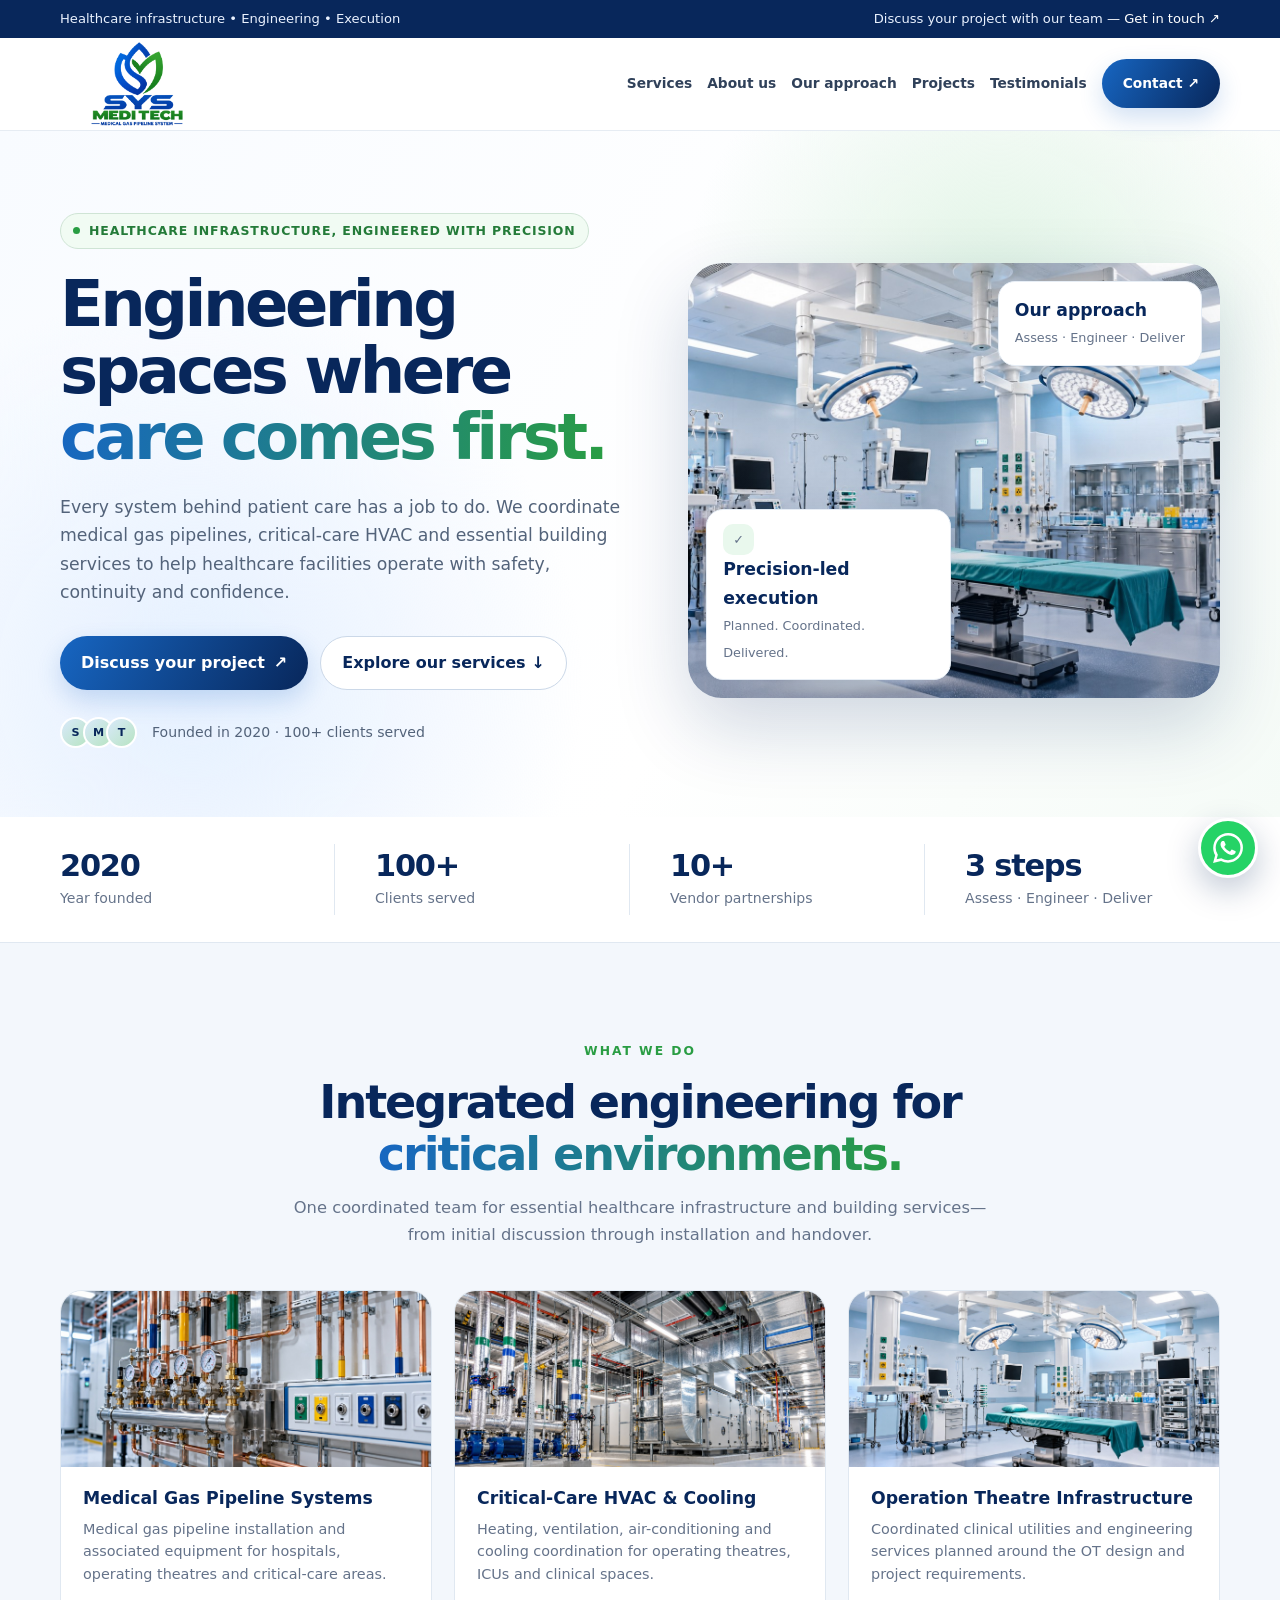
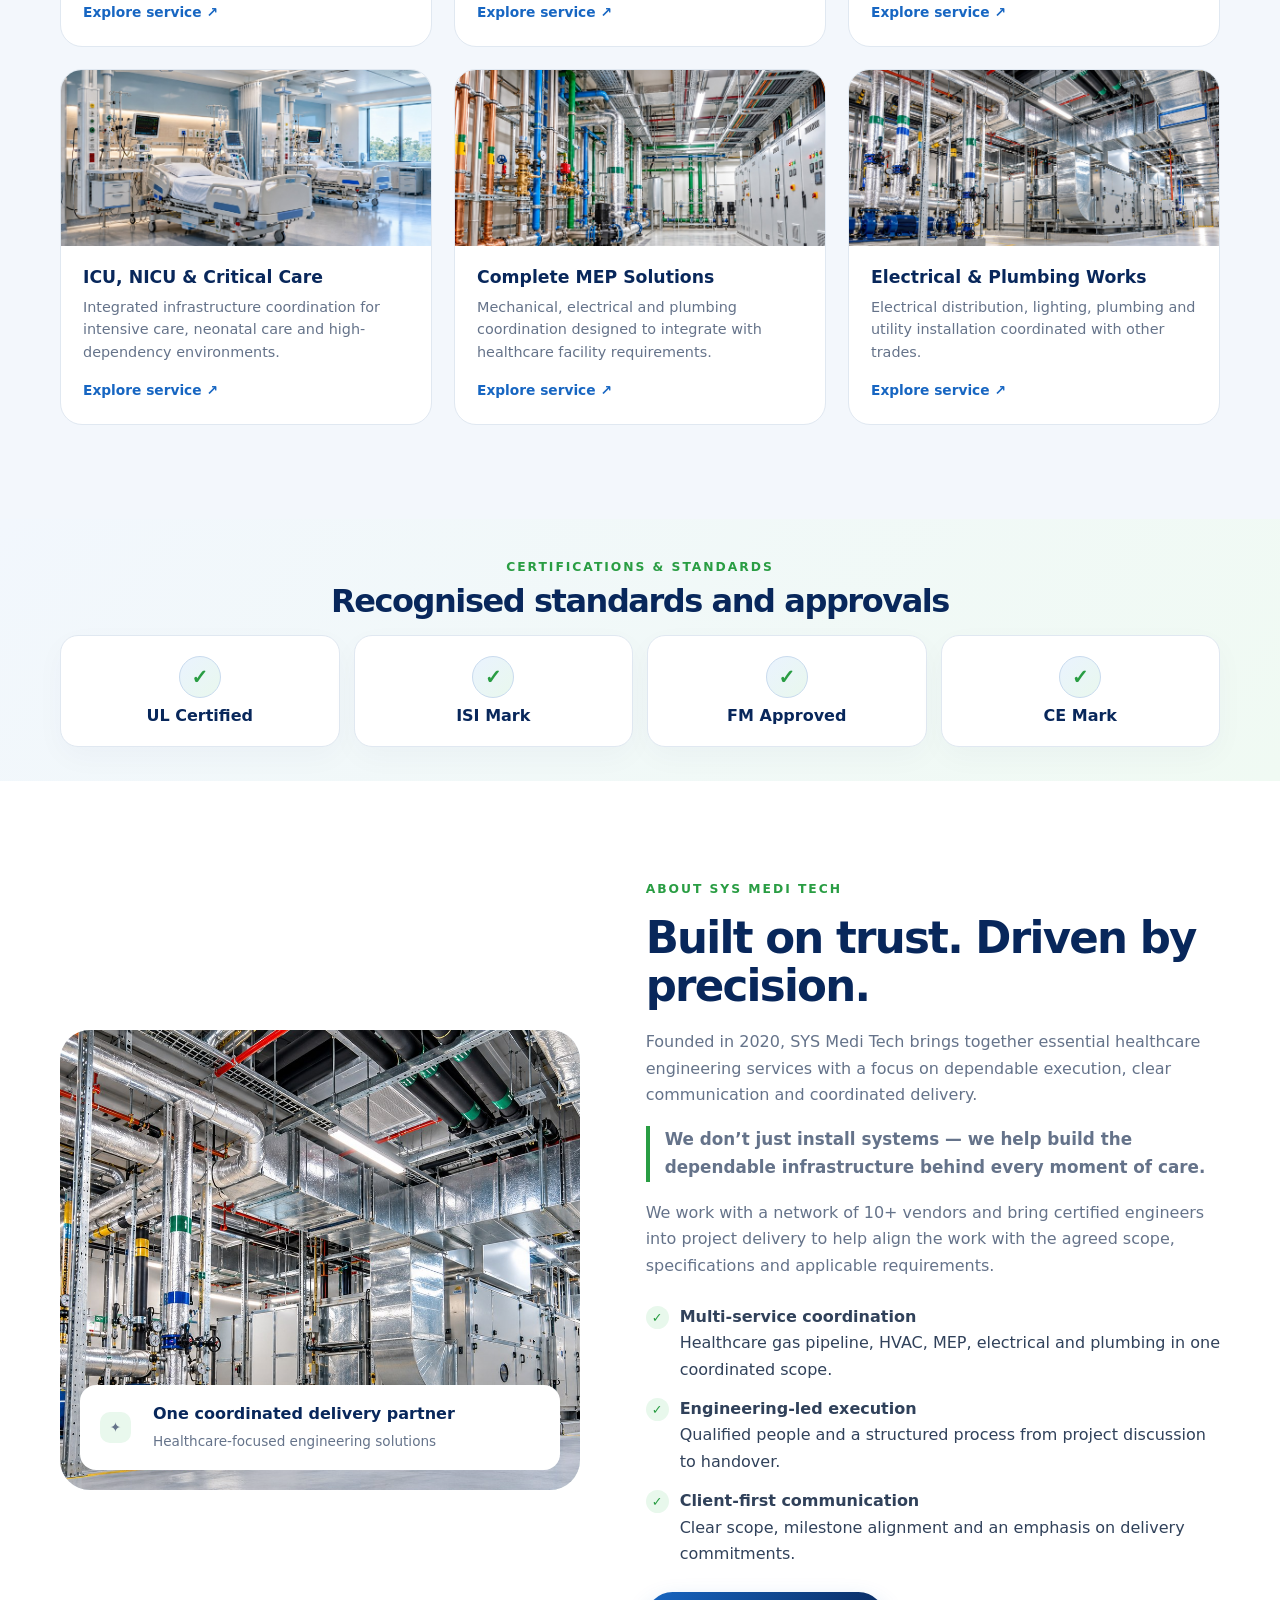
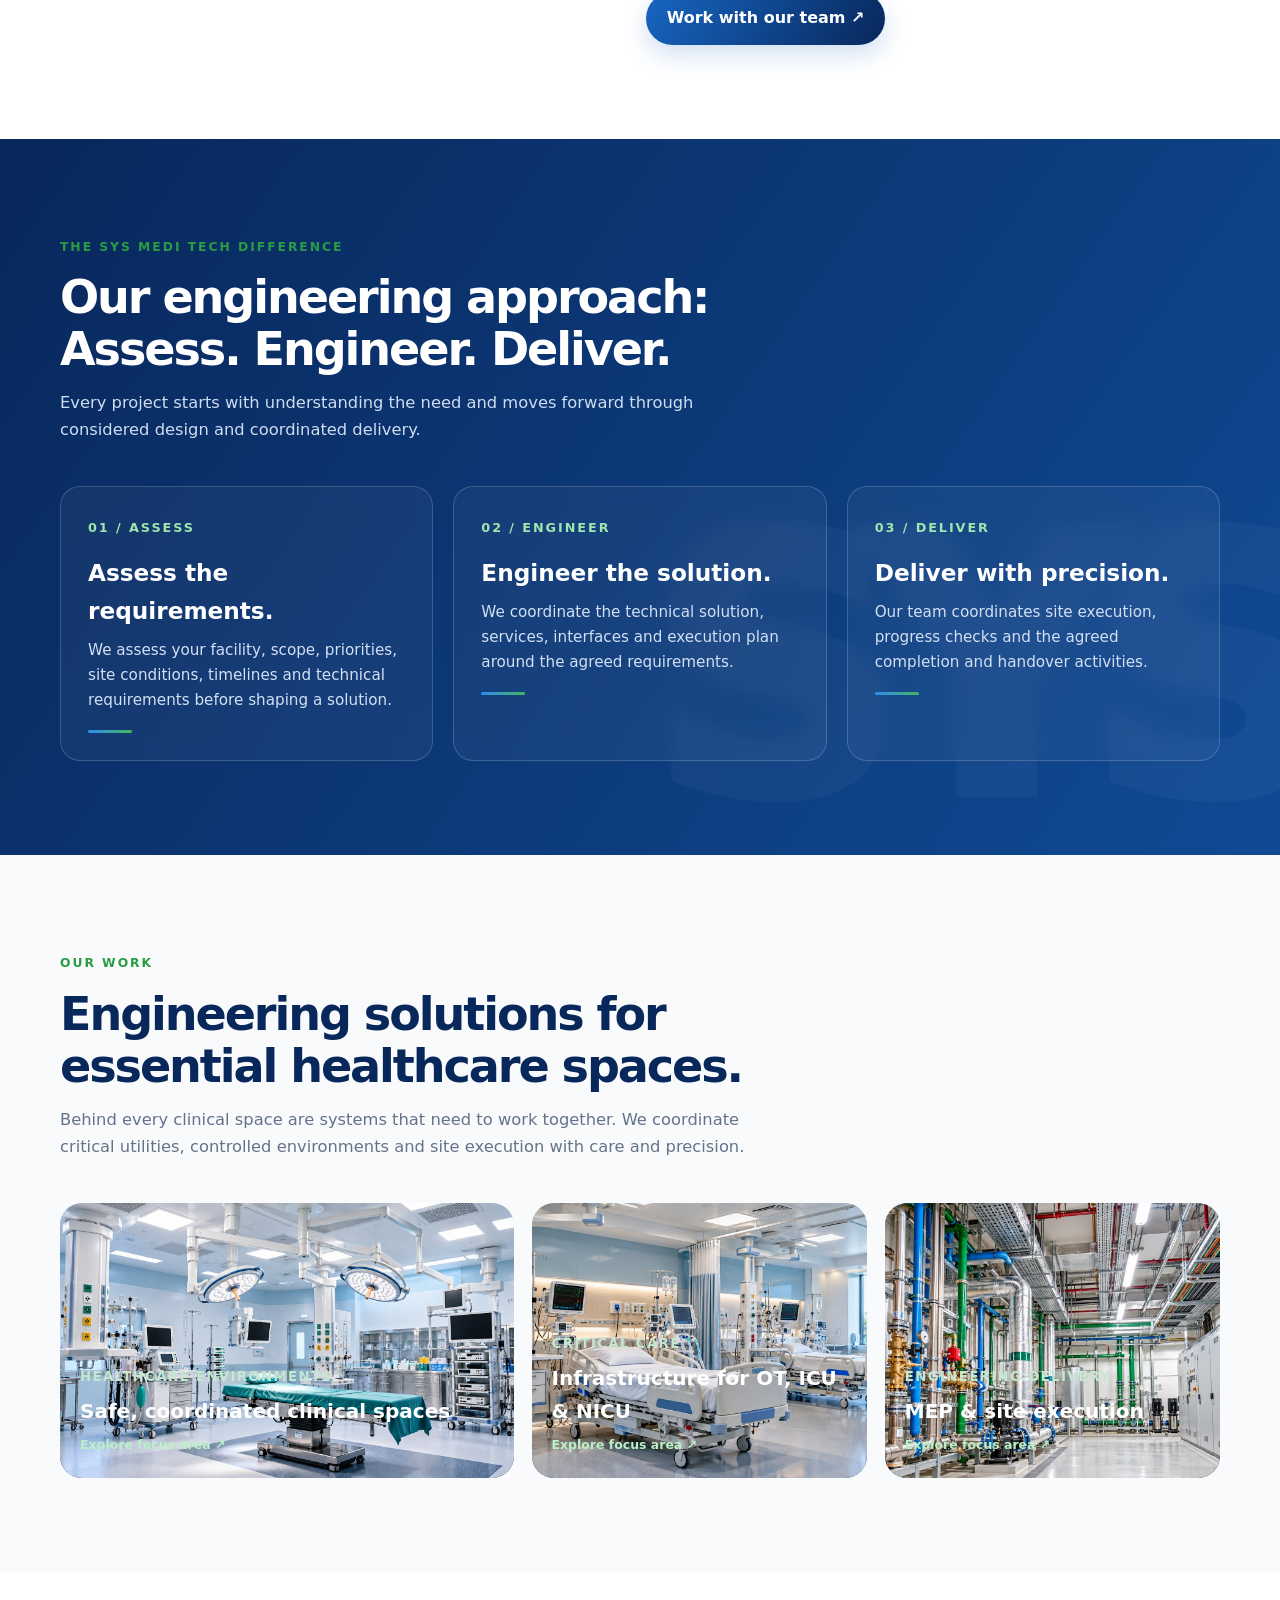
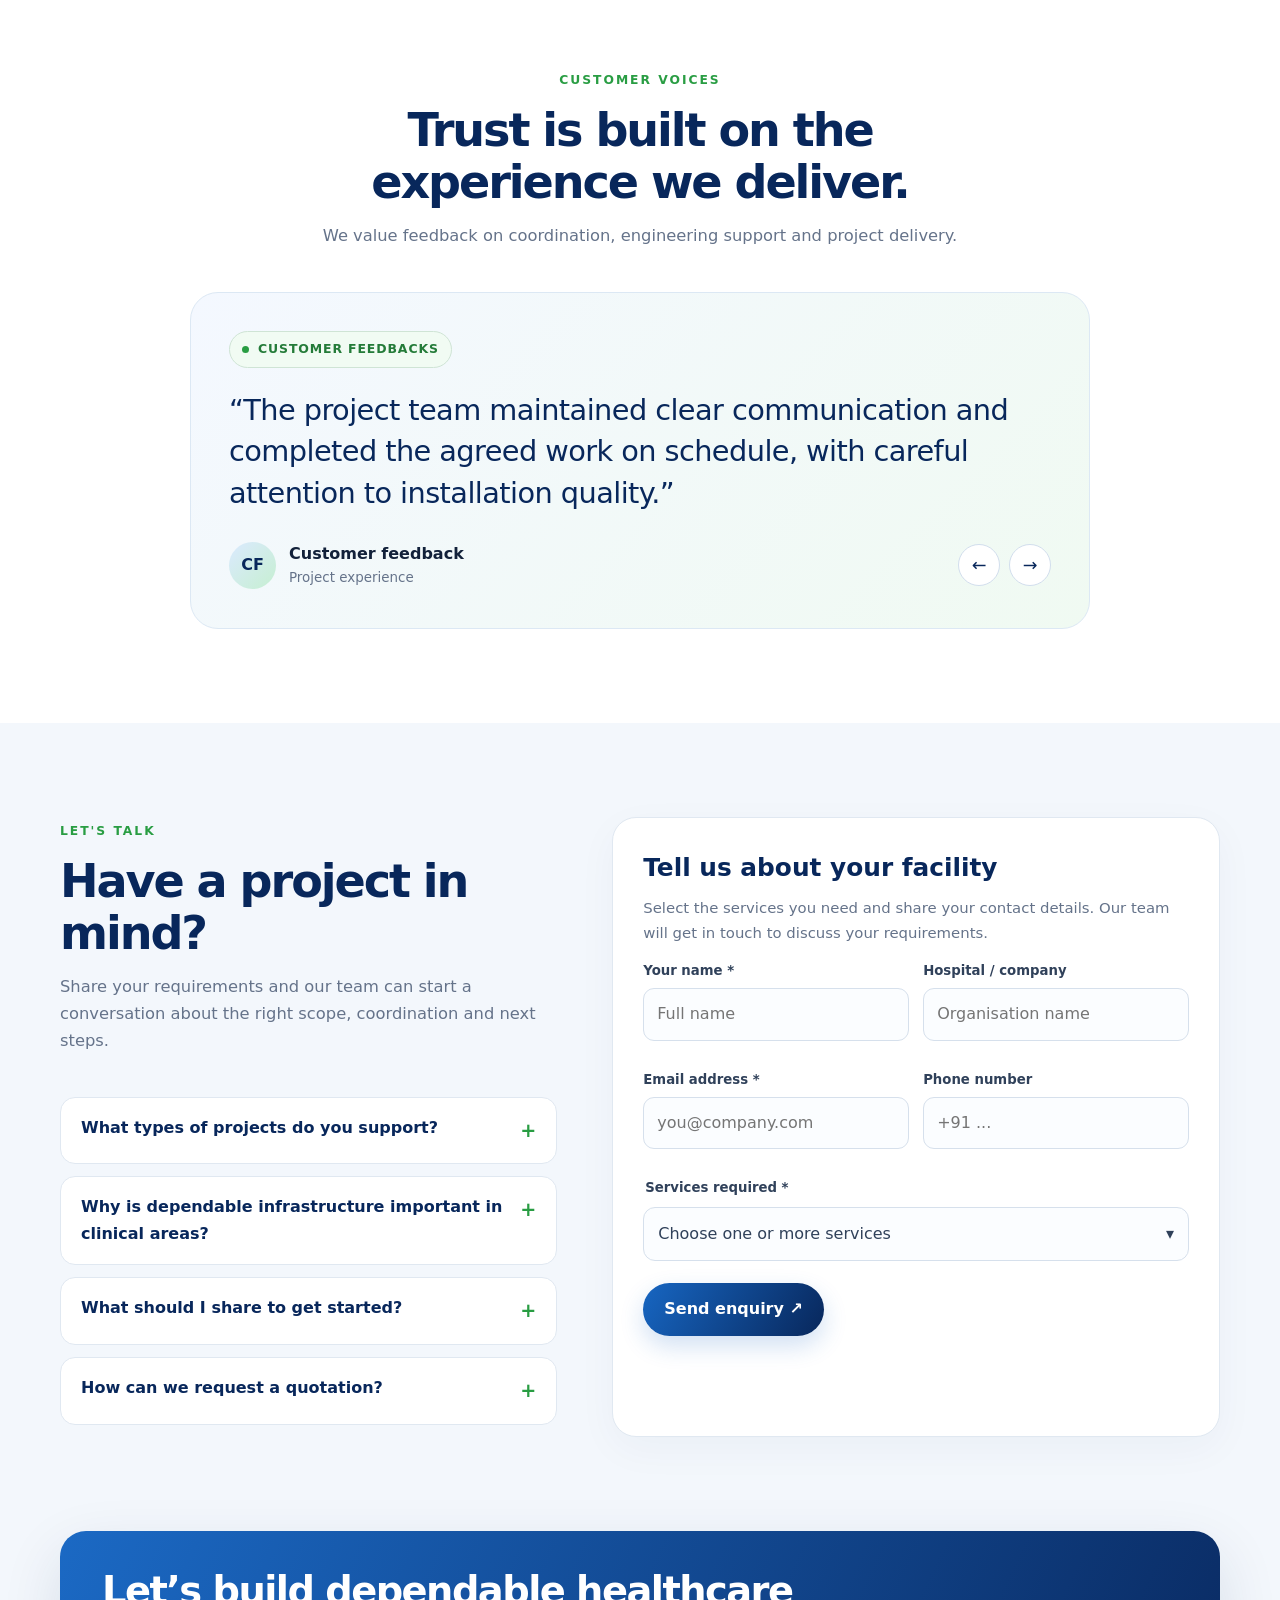
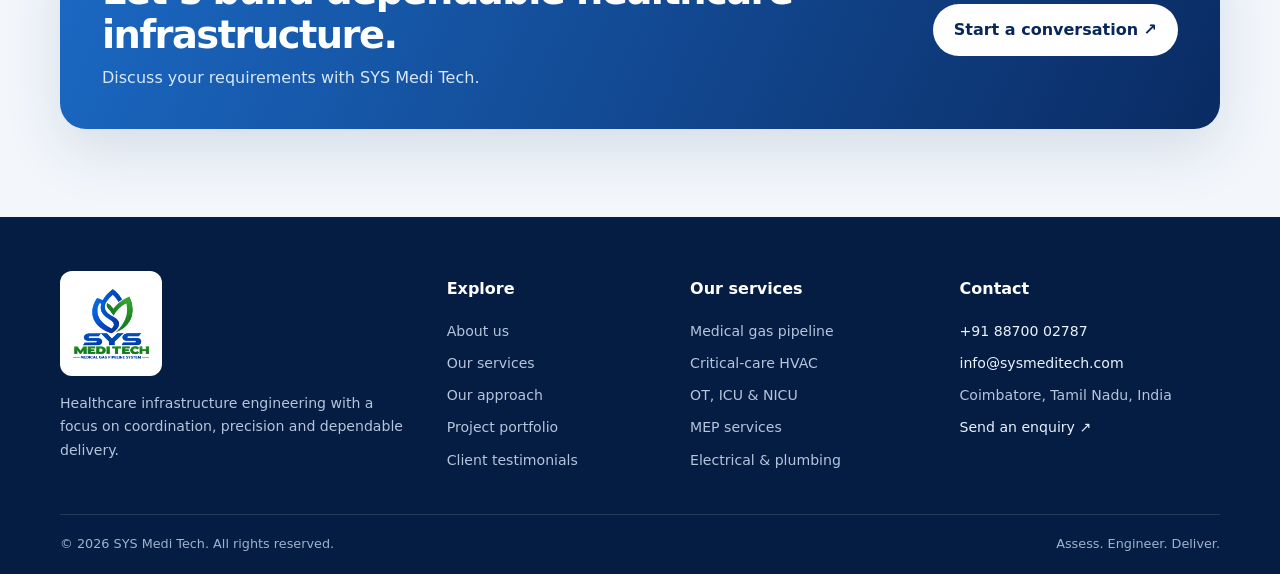
==== commit 4b5284f1: "Revert "Removed Electrical & Plumbing Works service card "" ====
--- a/index.html
+++ b/index.html
@@ -3,16 +3,13 @@
 <head>
 <meta charset="utf-8">
 <meta name="viewport" content="width=device-width, initial-scale=1">
-<link rel="preconnect" href="https://fonts.googleapis.com">
-<link rel="preconnect" href="https://fonts.gstatic.com" crossorigin>
-<link href="https://fonts.googleapis.com/css2?family=DM+Sans:wght@400;500;600;700&family=Manrope:wght@400;500;600;700;800&display=swap" rel="stylesheet">
 <meta name="theme-color" content="#0b2b62">
-<meta name="description" content="SYS Medi Tech delivers medical gas pipeline systems, OT and critical-care HVAC, and integrated MEP solutions for healthcare facilities.">
+<meta name="description" content="SYS Medi Tech delivers medical gas pipeline systems, OT and critical-care HVAC, and integrated MEP, electrical and plumbing solutions for healthcare facilities.">
 <title>SYS Medi Tech | Healthcare Infrastructure, Engineered with Precision</title>
 <style>
 :root{--navy:#08275b;--blue:#1766c2;--green:#299d43;--ink:#12213a;--muted:#65738a;--pale:#f3f7fc;--line:#e0e8f1;--white:#fff;--shadow:0 22px 60px rgba(10,38,82,.12);--radius:22px}
-*{box-sizing:border-box}html{scroll-behavior:smooth;scroll-padding-top:92px}body{margin:0;font-family:"Manrope",ui-sans-serif,system-ui,-apple-system,BlinkMacSystemFont,"Segoe UI",sans-serif;color:var(--ink);background:#fff;line-height:1.65}a{color:inherit;text-decoration:none}button,input,textarea,select{font:inherit}button,a{ -webkit-tap-highlight-color:transparent}.container{width:min(1160px,calc(100% - 40px));margin:auto}.topline{background:var(--navy);color:#eaf2ff;font-size:.82rem}.topline .container{display:flex;justify-content:space-between;gap:18px;padding:8px 0}.topline a{color:#fff}.header{position:sticky;top:0;z-index:30;background:rgba(255,255,255,.94);backdrop-filter:blur(14px);border-bottom:1px solid rgba(224,232,241,.8)}.nav{display:flex;align-items:center;justify-content:space-between;min-height:84px;gap:24px}.brand{display:flex;align-items:center;gap:12px;min-width:210px}.brand img{width:72px;height:62px;object-fit:contain;mix-blend-mode:multiply}.brand-text{line-height:1.05}.brand-text strong{display:block;color:var(--navy);font-size:1.25rem;letter-spacing:.04em}.brand-text span{font-size:.66rem;letter-spacing:.16em;color:var(--green);font-weight:800}.navlinks{display:flex;align-items:center;gap:25px;font-size:.92rem;font-weight:650;color:#30415a}.navlinks a:hover{color:var(--blue)}.btn{display:inline-flex;align-items:center;justify-content:center;gap:9px;border:0;border-radius:999px;padding:13px 21px;font-weight:750;cursor:pointer;transition:transform .2s,box-shadow .2s,background .2s}.btn:hover{transform:translateY(-2px)}.btn-primary{background:linear-gradient(120deg,var(--blue),var(--navy));color:#fff;box-shadow:0 10px 24px #1766c233}.btn-outline{border:1px solid #cbd8e8;background:#fff;color:var(--navy)}.menu-btn{display:none;background:#eef4fc;border:0;border-radius:12px;padding:10px;color:var(--navy);font-size:1.3rem}
-.hero{position:relative;overflow:hidden;background:radial-gradient(circle at 78% 25%,#dff3e4 0,transparent 28%),radial-gradient(circle at 15% 80%,#e5f0ff 0,transparent 32%),linear-gradient(120deg,#f8fbff 0%,#fff 60%,#f5fbf7 100%);padding:82px 0 70px}.hero-grid{display:grid;grid-template-columns:1.04fr .96fr;align-items:center;gap:52px}.eyebrow{display:inline-flex;align-items:center;gap:9px;border:1px solid #cfe4d5;background:#f1fbf3;color:#247b39;padding:7px 12px;border-radius:999px;font-size:.78rem;font-weight:800;letter-spacing:.07em;text-transform:uppercase}.eyebrow:before{content:"";width:7px;height:7px;border-radius:50%;background:var(--green)}h1,h2,h3,p{margin-top:0}h1,h2,h3,.brand-text strong{font-family:"DM Sans","Manrope",sans-serif;letter-spacing:-.035em}h1{font-size:clamp(2.7rem,5vw,4.6rem);line-height:1.04;letter-spacing:-.055em;color:var(--navy);margin:22px 0}.gradient{background:linear-gradient(100deg,var(--blue),var(--green));-webkit-background-clip:text;background-clip:text;color:transparent}.hero-copy{max-width:580px;font-size:1.08rem;color:#53637a}.hero-actions{display:flex;flex-wrap:wrap;gap:12px;margin:29px 0 27px}.microproof{display:flex;align-items:center;gap:15px;color:#53637a;font-size:.88rem}.avatars{display:flex}.avatars span{width:31px;height:31px;border:2px solid #fff;border-radius:50%;margin-left:-8px;background:linear-gradient(135deg,#d9e9fb,#b7e4c2);display:grid;place-items:center;font-size:.7rem;color:var(--navy);font-weight:900}.avatars span:first-child{margin-left:0}.hero-art{position:relative;min-height:465px;border-radius:34px;background:linear-gradient(145deg,#f8fbff,#e8f3ff 58%,#eaf8ee);padding:24px;box-shadow:0 28px 75px #0a2b6330;isolation:isolate}.hero-art:before{content:"";position:absolute;inset:12px;border:1px solid #ffffff36;border-radius:26px;z-index:-1}.hero-art img{width:100%;height:100%;max-height:420px;object-fit:contain;border-radius:20px;mix-blend-mode:normal;opacity:1}.floating-card{position:absolute;background:#fff;border:1px solid #e6edf5;box-shadow:var(--shadow);border-radius:17px;padding:15px 18px;max-width:220px}.floating-card strong{display:block;color:var(--navy);font-size:1.08rem}.floating-card span{font-size:.8rem;color:var(--muted)}.float-one{left:-28px;bottom:34px}.float-two{right:-18px;top:36px}.mini-icon{display:inline-grid;place-items:center;width:31px;height:31px;border-radius:10px;background:#e9f8ed;color:var(--green);margin-right:8px;font-weight:900}
+*{box-sizing:border-box}html{scroll-behavior:smooth;scroll-padding-top:92px}body{margin:0;font-family:Inter,ui-sans-serif,system-ui,-apple-system,BlinkMacSystemFont,"Segoe UI",sans-serif;color:var(--ink);background:#fff;line-height:1.65}a{color:inherit;text-decoration:none}button,input,textarea,select{font:inherit}button,a{ -webkit-tap-highlight-color:transparent}.container{width:min(1160px,calc(100% - 40px));margin:auto}.topline{background:var(--navy);color:#eaf2ff;font-size:.82rem}.topline .container{display:flex;justify-content:space-between;gap:18px;padding:8px 0}.topline a{color:#fff}.header{position:sticky;top:0;z-index:30;background:rgba(255,255,255,.94);backdrop-filter:blur(14px);border-bottom:1px solid rgba(224,232,241,.8)}.nav{display:flex;align-items:center;justify-content:space-between;min-height:84px;gap:24px}.brand{display:flex;align-items:center;gap:12px;min-width:210px}.brand img{width:72px;height:62px;object-fit:contain;mix-blend-mode:multiply}.brand-text{line-height:1.05}.brand-text strong{display:block;color:var(--navy);font-size:1.25rem;letter-spacing:.04em}.brand-text span{font-size:.66rem;letter-spacing:.16em;color:var(--green);font-weight:800}.navlinks{display:flex;align-items:center;gap:25px;font-size:.92rem;font-weight:650;color:#30415a}.navlinks a:hover{color:var(--blue)}.btn{display:inline-flex;align-items:center;justify-content:center;gap:9px;border:0;border-radius:999px;padding:13px 21px;font-weight:750;cursor:pointer;transition:transform .2s,box-shadow .2s,background .2s}.btn:hover{transform:translateY(-2px)}.btn-primary{background:linear-gradient(120deg,var(--blue),var(--navy));color:#fff;box-shadow:0 10px 24px #1766c233}.btn-outline{border:1px solid #cbd8e8;background:#fff;color:var(--navy)}.menu-btn{display:none;background:#eef4fc;border:0;border-radius:12px;padding:10px;color:var(--navy);font-size:1.3rem}
+.hero{position:relative;overflow:hidden;background:radial-gradient(circle at 78% 25%,#dff3e4 0,transparent 28%),radial-gradient(circle at 15% 80%,#e5f0ff 0,transparent 32%),linear-gradient(120deg,#f8fbff 0%,#fff 60%,#f5fbf7 100%);padding:82px 0 70px}.hero-grid{display:grid;grid-template-columns:1.04fr .96fr;align-items:center;gap:52px}.eyebrow{display:inline-flex;align-items:center;gap:9px;border:1px solid #cfe4d5;background:#f1fbf3;color:#247b39;padding:7px 12px;border-radius:999px;font-size:.78rem;font-weight:800;letter-spacing:.07em;text-transform:uppercase}.eyebrow:before{content:"";width:7px;height:7px;border-radius:50%;background:var(--green)}h1,h2,h3,p{margin-top:0}h1{font-size:clamp(2.7rem,5vw,4.6rem);line-height:1.04;letter-spacing:-.055em;color:var(--navy);margin:22px 0}.gradient{background:linear-gradient(100deg,var(--blue),var(--green));-webkit-background-clip:text;background-clip:text;color:transparent}.hero-copy{max-width:580px;font-size:1.08rem;color:#53637a}.hero-actions{display:flex;flex-wrap:wrap;gap:12px;margin:29px 0 27px}.microproof{display:flex;align-items:center;gap:15px;color:#53637a;font-size:.88rem}.avatars{display:flex}.avatars span{width:31px;height:31px;border:2px solid #fff;border-radius:50%;margin-left:-8px;background:linear-gradient(135deg,#d9e9fb,#b7e4c2);display:grid;place-items:center;font-size:.7rem;color:var(--navy);font-weight:900}.avatars span:first-child{margin-left:0}.hero-art{position:relative;min-height:465px;border-radius:34px;background:linear-gradient(145deg,#f8fbff,#e8f3ff 58%,#eaf8ee);padding:24px;box-shadow:0 28px 75px #0a2b6330;isolation:isolate}.hero-art:before{content:"";position:absolute;inset:12px;border:1px solid #ffffff36;border-radius:26px;z-index:-1}.hero-art img{width:100%;height:100%;max-height:420px;object-fit:contain;border-radius:20px;mix-blend-mode:normal;opacity:1}.floating-card{position:absolute;background:#fff;border:1px solid #e6edf5;box-shadow:var(--shadow);border-radius:17px;padding:15px 18px;max-width:220px}.floating-card strong{display:block;color:var(--navy);font-size:1.08rem}.floating-card span{font-size:.8rem;color:var(--muted)}.float-one{left:-28px;bottom:34px}.float-two{right:-18px;top:36px}.mini-icon{display:inline-grid;place-items:center;width:31px;height:31px;border-radius:10px;background:#e9f8ed;color:var(--green);margin-right:8px;font-weight:900}
 .stats{position:relative;margin-top:-1px;background:#fff;border-bottom:1px solid var(--line)}.stats-grid{display:grid;grid-template-columns:repeat(4,1fr);padding:27px 0;gap:20px}.stat{padding:4px 20px;border-right:1px solid var(--line)}.stat:first-child{padding-left:0}.stat:last-child{border:0}.stat strong{display:block;font-size:1.9rem;line-height:1.2;color:var(--navy);letter-spacing:-.04em}.stat span{font-size:.88rem;color:var(--muted)}
 section{padding:94px 0}.section-head{max-width:720px;margin-bottom:42px}.section-head.center{text-align:center;margin-left:auto;margin-right:auto}.kicker{font-size:.77rem;text-transform:uppercase;letter-spacing:.16em;color:var(--green);font-weight:850}.section-head h2{font-size:clamp(2rem,3.6vw,3.1rem);letter-spacing:-.045em;line-height:1.13;color:var(--navy);margin:12px 0 15px}.section-head p{color:var(--muted);font-size:1.02rem}
 .services{background:var(--pale)}.service-grid{display:grid;grid-template-columns:repeat(3,1fr);gap:20px}.service-card{background:#fff;border:1px solid var(--line);border-radius:var(--radius);padding:28px;transition:transform .22s,box-shadow .22s,border-color .22s;display:flex;flex-direction:column;min-height:290px}.service-card:hover{transform:translateY(-5px);box-shadow:var(--shadow);border-color:#b6d2f1}.service-icon{width:52px;height:52px;border-radius:16px;display:grid;place-items:center;background:linear-gradient(135deg,#e9f2ff,#e6f8eb);color:var(--blue);font-size:1.55rem;margin-bottom:20px}.service-card h3{font-size:1.17rem;color:var(--navy);margin-bottom:10px}.service-card p{color:var(--muted);font-size:.93rem;margin-bottom:18px}.service-card a{margin-top:auto;color:var(--blue);font-weight:800;font-size:.9rem}.service-card a span{margin-left:5px}
@@ -115,11 +112,11 @@
 <a class="service-card" href="critical-care-hvac.html" aria-label="Learn about Critical-Care HVAC and Cooling"><img class="service-photo" src="assets/hvac-plant.jpg" alt="Hospital HVAC plant with insulated ductwork, pipes, pumps and air-handling units" loading="lazy"><div class="service-card-content"><h3>Critical-Care HVAC &amp; Cooling</h3><p>Heating, ventilation, air-conditioning and cooling coordination for operating theatres, ICUs and clinical spaces.</p><span class="service-link">Explore service ↗</span></div></a>
 <a class="service-card" href="operation-theatre-infrastructure.html" aria-label="Learn about Operation Theatre Infrastructure"><img class="service-photo" src="assets/operating-theatre.jpg" alt="Modern operating theatre with surgical lights, table and clinical equipment" loading="lazy"><div class="service-card-content"><h3>Operation Theatre Infrastructure</h3><p>Coordinated clinical utilities and engineering services planned around the OT design and project requirements.</p><span class="service-link">Explore service ↗</span></div></a>
 <a class="service-card" href="icu-nicu-critical-care.html" aria-label="Learn about ICU, NICU and Critical Care"><img class="service-photo" src="assets/icu-nicu.jpg" alt="Modern intensive care room with patient beds, monitoring equipment and service pendants" loading="lazy"><div class="service-card-content"><h3>ICU, NICU &amp; Critical Care</h3><p>Integrated infrastructure coordination for intensive care, neonatal care and high-dependency environments.</p><span class="service-link">Explore service ↗</span></div></a>
-<a class="service-card" href="mep-solutions.html" aria-label="Learn about Complete MEP Solutions"><img class="service-photo" src="assets/mep-engineering.jpg" alt="Organized integrated MEP services within a healthcare utility room" loading="lazy"><div class="service-card-content"><h3>Complete MEP Solutions</h3><p>Mechanical, electrical and plumbing coordination designed to integrate with healthcare facility requirements.</p><span class="service-link">Explore service ↗</span></div></a>
-
+<a class="service-card" href="mep-solutions.html" aria-label="Learn about Complete MEP Solutions"><img class="service-photo" src="assets/mep-engineering.jpg" alt="Organized mechanical, electrical and plumbing services within a healthcare utility room" loading="lazy"><div class="service-card-content"><h3>Complete MEP Solutions</h3><p>Mechanical, electrical and plumbing coordination designed to integrate with healthcare facility requirements.</p><span class="service-link">Explore service ↗</span></div></a>
+<a class="service-card" href="electrical-plumbing-works.html" aria-label="Learn about Electrical and Plumbing Works"><img class="service-photo" src="assets/electrical-plumbing.jpg" alt="Hospital electrical control panels, service piping and plumbing infrastructure" loading="lazy"><div class="service-card-content"><h3>Electrical &amp; Plumbing Works</h3><p>Electrical distribution, lighting, plumbing and utility installation coordinated with other trades.</p><span class="service-link">Explore service ↗</span></div></a>
 </div></div></section>
 <section class="standards" id="standards"><div class="container"><div class="section-head center"><span class="kicker">Certifications &amp; standards</span><h2>Recognised standards and approvals</h2></div><div class="standard-grid"><div class="standard-card"><span class="standard-symbol" aria-hidden="true">✓</span><strong>UL Certified</strong></div><div class="standard-card"><span class="standard-symbol" aria-hidden="true">✓</span><strong>ISI Mark</strong></div><div class="standard-card"><span class="standard-symbol" aria-hidden="true">✓</span><strong>FM Approved</strong></div><div class="standard-card"><span class="standard-symbol" aria-hidden="true">✓</span><strong>CE Mark</strong></div></div></div></section>
-<section id="about"><div class="container about-grid"><div class="about-visual"><img src="assets/hvac-plant.jpg" alt="Hospital HVAC and mechanical plant equipment"><div class="about-stamp"><span class="mini-icon">✦</span><div><strong>One coordinated delivery partner</strong><span>Healthcare-focused engineering solutions</span></div></div></div><div class="about-copy"><span class="kicker">About SYS Medi Tech</span><h2>Built on trust. Driven by precision.</h2><p>Founded in 2020, SYS Medi Tech brings together essential healthcare engineering services with a focus on dependable execution, clear communication and coordinated delivery.</p><p class="about-tagline">We don’t just install systems — we help build the dependable infrastructure behind every moment of care.</p><p>We work with a network of 10+ vendors and bring certified engineers into project delivery to help align the work with the agreed scope, specifications and applicable requirements.</p><ul class="check-list"><li><span class="check">✓</span><span><strong>Multi-service coordination</strong><br>Healthcare gas pipeline, HVAC and MEP services in one coordinated scope.</span></li><li><span class="check">✓</span><span><strong>Engineering-led execution</strong><br>Qualified people and a structured process from project discussion to handover.</span></li><li><span class="check">✓</span><span><strong>Client-first communication</strong><br>Clear scope, milestone alignment and an emphasis on delivery commitments.</span></li></ul><a class="btn btn-primary" href="#contact">Work with our team ↗</a></div></div></section>
+<section id="about"><div class="container about-grid"><div class="about-visual"><img src="assets/hvac-plant.jpg" alt="Hospital HVAC and mechanical plant equipment"><div class="about-stamp"><span class="mini-icon">✦</span><div><strong>One coordinated delivery partner</strong><span>Healthcare-focused engineering solutions</span></div></div></div><div class="about-copy"><span class="kicker">About SYS Medi Tech</span><h2>Built on trust. Driven by precision.</h2><p>Founded in 2020, SYS Medi Tech brings together essential healthcare engineering services with a focus on dependable execution, clear communication and coordinated delivery.</p><p class="about-tagline">We don’t just install systems — we help build the dependable infrastructure behind every moment of care.</p><p>We work with a network of 10+ vendors and bring certified engineers into project delivery to help align the work with the agreed scope, specifications and applicable requirements.</p><ul class="check-list"><li><span class="check">✓</span><span><strong>Multi-service coordination</strong><br>Healthcare gas pipeline, HVAC, MEP, electrical and plumbing in one coordinated scope.</span></li><li><span class="check">✓</span><span><strong>Engineering-led execution</strong><br>Qualified people and a structured process from project discussion to handover.</span></li><li><span class="check">✓</span><span><strong>Client-first communication</strong><br>Clear scope, milestone alignment and an emphasis on delivery commitments.</span></li></ul><a class="btn btn-primary" href="#contact">Work with our team ↗</a></div></div></section>
 <section class="three-d" id="approach"><div class="container"><div class="section-head"><span class="kicker">The SYS Medi Tech difference</span><h2>Our engineering approach: Assess. Engineer. Deliver.</h2><p>Every project starts with understanding the need and moves forward through considered design and coordinated delivery.</p></div><div class="steps"><article class="step"><span class="step-number">01 / ASSESS</span><h3>Assess the requirements.</h3><p>We assess your facility, scope, priorities, site conditions, timelines and technical requirements before shaping a solution.</p><div class="step-line"></div></article><article class="step"><span class="step-number">02 / ENGINEER</span><h3>Engineer the solution.</h3><p>We coordinate the technical solution, services, interfaces and execution plan around the agreed requirements.</p><div class="step-line"></div></article><article class="step"><span class="step-number">03 / DELIVER</span><h3>Deliver with precision.</h3><p>Our team coordinates site execution, progress checks and the agreed completion and handover activities.</p><div class="step-line"></div></article></div></div></section>
 <section class="projects" id="projects"><div class="container"><div class="section-head"><span class="kicker">Our work</span><h2>Engineering solutions for essential healthcare spaces.</h2><p>Behind every clinical space are systems that need to work together. We coordinate critical utilities, controlled environments and site execution with care and precision.</p></div><div class="project-grid">
 <article class="project-card"><a href="healthcare-environments.html" aria-label="Learn about healthcare environments"><img loading="lazy" src="assets/operating-theatre.jpg" alt="Modern operating theatre with surgical lights and integrated equipment"><div class="project-label"><small>Healthcare environments</small><h3>Safe, coordinated clinical spaces</h3><span class="project-more">Explore focus area ↗</span></div></a></article>
@@ -128,7 +125,7 @@
 </div></section>
 <section class="testimonials" id="testimonials"><div class="container"><div class="section-head center"><span class="kicker">Customer voices</span><h2>Trust is built on the experience we deliver.</h2><p>We value feedback on coordination, engineering support and project delivery.</p></div>
 <div class="testimonial-shell"><div class="testimonial-top"><span class="eyebrow">Customer feedbacks</span></div><p class="testimonial-quote" id="quoteText">“The project team maintained clear communication and completed the agreed work on schedule, with careful attention to installation quality.”</p><div class="testimonial-bottom"><div class="client"><div class="client-avatar" id="clientInitials">CF</div><div><strong id="clientName">Customer feedback</strong><span id="clientRole">Project experience</span></div></div><div class="slider-controls"><button type="button" id="prevTestimonial" aria-label="Previous testimonial">←</button><button type="button" id="nextTestimonial" aria-label="Next testimonial">→</button></div></div></div></div></section>
-<section class="faq-contact" id="contact"><div class="container faq-grid"><div><div class="section-head"><span class="kicker">Let's talk</span><h2>Have a project in mind?</h2><p>Share your requirements and our team can start a conversation about the right scope, coordination and next steps.</p></div><div class="faq-list"><details><summary>What types of projects do you support?</summary><p>SYS Medi Tech supports medical gas pipeline systems, HVAC and cooling for OTs and critical-care areas, and integrated MEP solutions.</p></details><details><summary>Why is dependable infrastructure important in clinical areas?</summary><p>Medical gas, ventilation, electrical and plumbing systems support the day-to-day operation of healthcare facilities. They should be planned and coordinated for the intended space and project requirements.</p></details><details><summary>What should I share to get started?</summary><p>Share your facility type, location, required services and expected timeline. Our team will follow up to clarify the project requirements.</p></details><details><summary>How can we request a quotation?</summary><p>Use the enquiry form to select the services you need and share your contact details. We will discuss the scope and next steps with you.</p></details></div></div>
+<section class="faq-contact" id="contact"><div class="container faq-grid"><div><div class="section-head"><span class="kicker">Let's talk</span><h2>Have a project in mind?</h2><p>Share your requirements and our team can start a conversation about the right scope, coordination and next steps.</p></div><div class="faq-list"><details><summary>What types of projects do you support?</summary><p>SYS Medi Tech supports medical gas pipeline systems, HVAC and cooling for OTs and critical-care areas, and integrated MEP, electrical and plumbing works.</p></details><details><summary>Why is dependable infrastructure important in clinical areas?</summary><p>Medical gas, ventilation, electrical and plumbing systems support the day-to-day operation of healthcare facilities. They should be planned and coordinated for the intended space and project requirements.</p></details><details><summary>What should I share to get started?</summary><p>Share your facility type, location, required services and expected timeline. Our team will follow up to clarify the project requirements.</p></details><details><summary>How can we request a quotation?</summary><p>Use the enquiry form to select the services you need and share your contact details. We will discuss the scope and next steps with you.</p></details></div></div>
 <div class="contact-card"><h3>Tell us about your facility</h3><p>Select the services you need and share your contact details. Our team will get in touch to discuss your requirements.</p>
 <form id="contactForm"><div class="form-grid"><div class="field"><label for="name">Your name *</label><input id="name" name="name" required autocomplete="name" placeholder="Full name"></div><div class="field"><label for="company">Hospital / company</label><input id="company" name="company" autocomplete="organization" placeholder="Organisation name"></div><div class="field"><label for="email">Email address *</label><input id="email" name="email" type="email" required autocomplete="email" placeholder="you@company.com"></div><div class="field"><label for="phone">Phone number</label><input id="phone" name="phone" type="tel" autocomplete="tel" placeholder="+91 ..."></div><fieldset class="field full service-choice"><legend>Services required *</legend><div class="service-picker" id="servicePicker">
 <button class="service-picker-button" type="button" id="serviceDropdownButton" aria-haspopup="true" aria-controls="serviceDropdownMenu" aria-expanded="false"><span id="serviceDropdownLabel">Choose one or more services</span><span aria-hidden="true">▾</span></button>
@@ -138,13 +135,13 @@
 <label class="service-option"><input type="checkbox" name="services" value="Operation Theatre Infrastructure"><span>Operation Theatre Infrastructure</span></label>
 <label class="service-option"><input type="checkbox" name="services" value="ICU, NICU & Critical Care"><span>ICU, NICU & Critical Care</span></label>
 <label class="service-option"><input type="checkbox" name="services" value="Complete MEP Solutions"><span>Complete MEP Solutions</span></label>
-
+<label class="service-option"><input type="checkbox" name="services" value="Electrical & Plumbing Works"><span>Electrical & Plumbing Works</span></label>
 <label class="service-option"><input type="checkbox" name="services" value="Multiple services / turnkey scope"><span>Multiple services / turnkey scope</span></label>
 <label class="service-option"><input type="checkbox" name="services" value="Other"><span>Other</span></label>
 </div><div class="service-selected" id="serviceSelectedSummary" aria-live="polite"></div></div></fieldset></div><button class="btn btn-primary" type="submit">Send enquiry ↗</button><p class="form-status" id="formStatus" role="status" aria-live="polite"></p></form></div></div></section>
 <div class="cta-band"><div class="container"><div class="cta-inner"><div><h2>Let’s build dependable healthcare infrastructure.</h2><p>Discuss your requirements with SYS Medi Tech.</p></div><a class="btn" href="#contact">Start a conversation ↗</a></div></div></div>
 </main>
-<footer><div class="container"><div class="footer-grid"><div><a class="footer-brand" href="#home"><img src="assets/sys-medi-tech-logo.png" alt="SYS Medi Tech logo"></a><p>Healthcare infrastructure engineering with a focus on coordination, precision and dependable delivery.</p></div><div><h4>Explore</h4><ul><li><a href="#about">About us</a></li><li><a href="#services">Our services</a></li><li><a href="#approach">Our approach</a></li><li><a href="#projects">Project portfolio</a></li><li><a href="#testimonials">Client testimonials</a></li></ul></div><div><h4>Our services</h4><ul><li><a href="#services">Medical gas pipeline</a></li><li><a href="#services">Critical-care HVAC</a></li><li><a href="#services">OT, ICU & NICU</a></li><li><a href="#services">MEP services</a></li><li><a href="#services">Integrated MEP</a></li></ul></div><div><h4>Contact</h4><ul class="contact-links"><li><a href="tel:+918870002787">+91 88700 02787</a></li><li><a href="mailto:23karthi2398@gmail.com">info@sysmeditech.com</a></li><li>Coimbatore, Tamil Nadu, India</li><li><a href="#contact">Send an enquiry ↗</a></li></ul></div></div><div class="footer-bottom"><span>© <span id="year"></span> SYS Medi Tech. All rights reserved.</span><span>Assess. Engineer. Deliver.</span></div></div></footer>
+<footer><div class="container"><div class="footer-grid"><div><a class="footer-brand" href="#home"><img src="assets/sys-medi-tech-logo.png" alt="SYS Medi Tech logo"></a><p>Healthcare infrastructure engineering with a focus on coordination, precision and dependable delivery.</p></div><div><h4>Explore</h4><ul><li><a href="#about">About us</a></li><li><a href="#services">Our services</a></li><li><a href="#approach">Our approach</a></li><li><a href="#projects">Project portfolio</a></li><li><a href="#testimonials">Client testimonials</a></li></ul></div><div><h4>Our services</h4><ul><li><a href="#services">Medical gas pipeline</a></li><li><a href="#services">Critical-care HVAC</a></li><li><a href="#services">OT, ICU & NICU</a></li><li><a href="#services">MEP services</a></li><li><a href="#services">Electrical & plumbing</a></li></ul></div><div><h4>Contact</h4><ul class="contact-links"><li><a href="tel:+918870002787">+91 88700 02787</a></li><li><a href="mailto:23karthi2398@gmail.com">info@sysmeditech.com</a></li><li>Coimbatore, Tamil Nadu, India</li><li><a href="#contact">Send an enquiry ↗</a></li></ul></div></div><div class="footer-bottom"><span>© <span id="year"></span> SYS Medi Tech. All rights reserved.</span><span>Assess. Engineer. Deliver.</span></div></div></footer>
 <a class="whatsapp-float" href="https://wa.me/918870002787?text=Hello%20SYS%20Medi%20Tech%2C%20I%20would%20like%20to%20discuss%20a%20healthcare%20infrastructure%20project." target="_blank" rel="noopener noreferrer" aria-label="Chat with SYS Medi Tech on WhatsApp" title="Chat with SYS Medi Tech"><svg viewBox="0 0 24 24" aria-hidden="true"><path d="M20.52 3.48A11.82 11.82 0 0 0 12.06 0C5.5 0 .16 5.34.16 11.9c0 2.1.55 4.14 1.59 5.95L.06 24l6.34-1.66a11.9 11.9 0 0 0 5.66 1.44h.01c6.55 0 11.89-5.33 11.89-11.89a11.82 11.82 0 0 0-3.44-8.41ZM12.06 21.7h-.01a9.88 9.88 0 0 1-5.03-1.38l-.36-.21-3.76.98 1-3.66-.24-.37a9.85 9.85 0 0 1-1.51-5.26c0-5.46 4.44-9.9 9.91-9.9 2.64 0 5.12 1.03 6.99 2.9a9.85 9.85 0 0 1 2.89 7c0 5.45-4.44 9.9-9.88 9.9Zm5.43-7.41c-.3-.15-1.76-.87-2.03-.97-.27-.1-.47-.15-.67.15-.2.3-.77.97-.94 1.17-.18.2-.35.22-.65.07-.3-.15-1.25-.46-2.39-1.47-.88-.79-1.48-1.76-1.65-2.06-.18-.3-.02-.46.13-.61.13-.13.3-.35.45-.52.15-.18.2-.3.3-.5.1-.2.05-.37-.02-.52-.08-.15-.67-1.61-.92-2.21-.24-.58-.49-.5-.67-.51l-.57-.01c-.2 0-.52.07-.79.37-.28.3-1.04 1.02-1.04 2.48s1.06 2.88 1.21 3.08c.15.2 2.1 3.2 5.08 4.49.71.3 1.26.49 1.69.62.71.23 1.36.2 1.87.12.57-.08 1.76-.72 2.01-1.41.25-.7.25-1.29.17-1.41-.08-.13-.27-.2-.57-.35Z"/></svg><span class="whatsapp-tooltip">Chat on WhatsApp</span></a>
 <a href="#home" class="back-top" id="backTop" aria-label="Back to top">↑</a>
 <script>
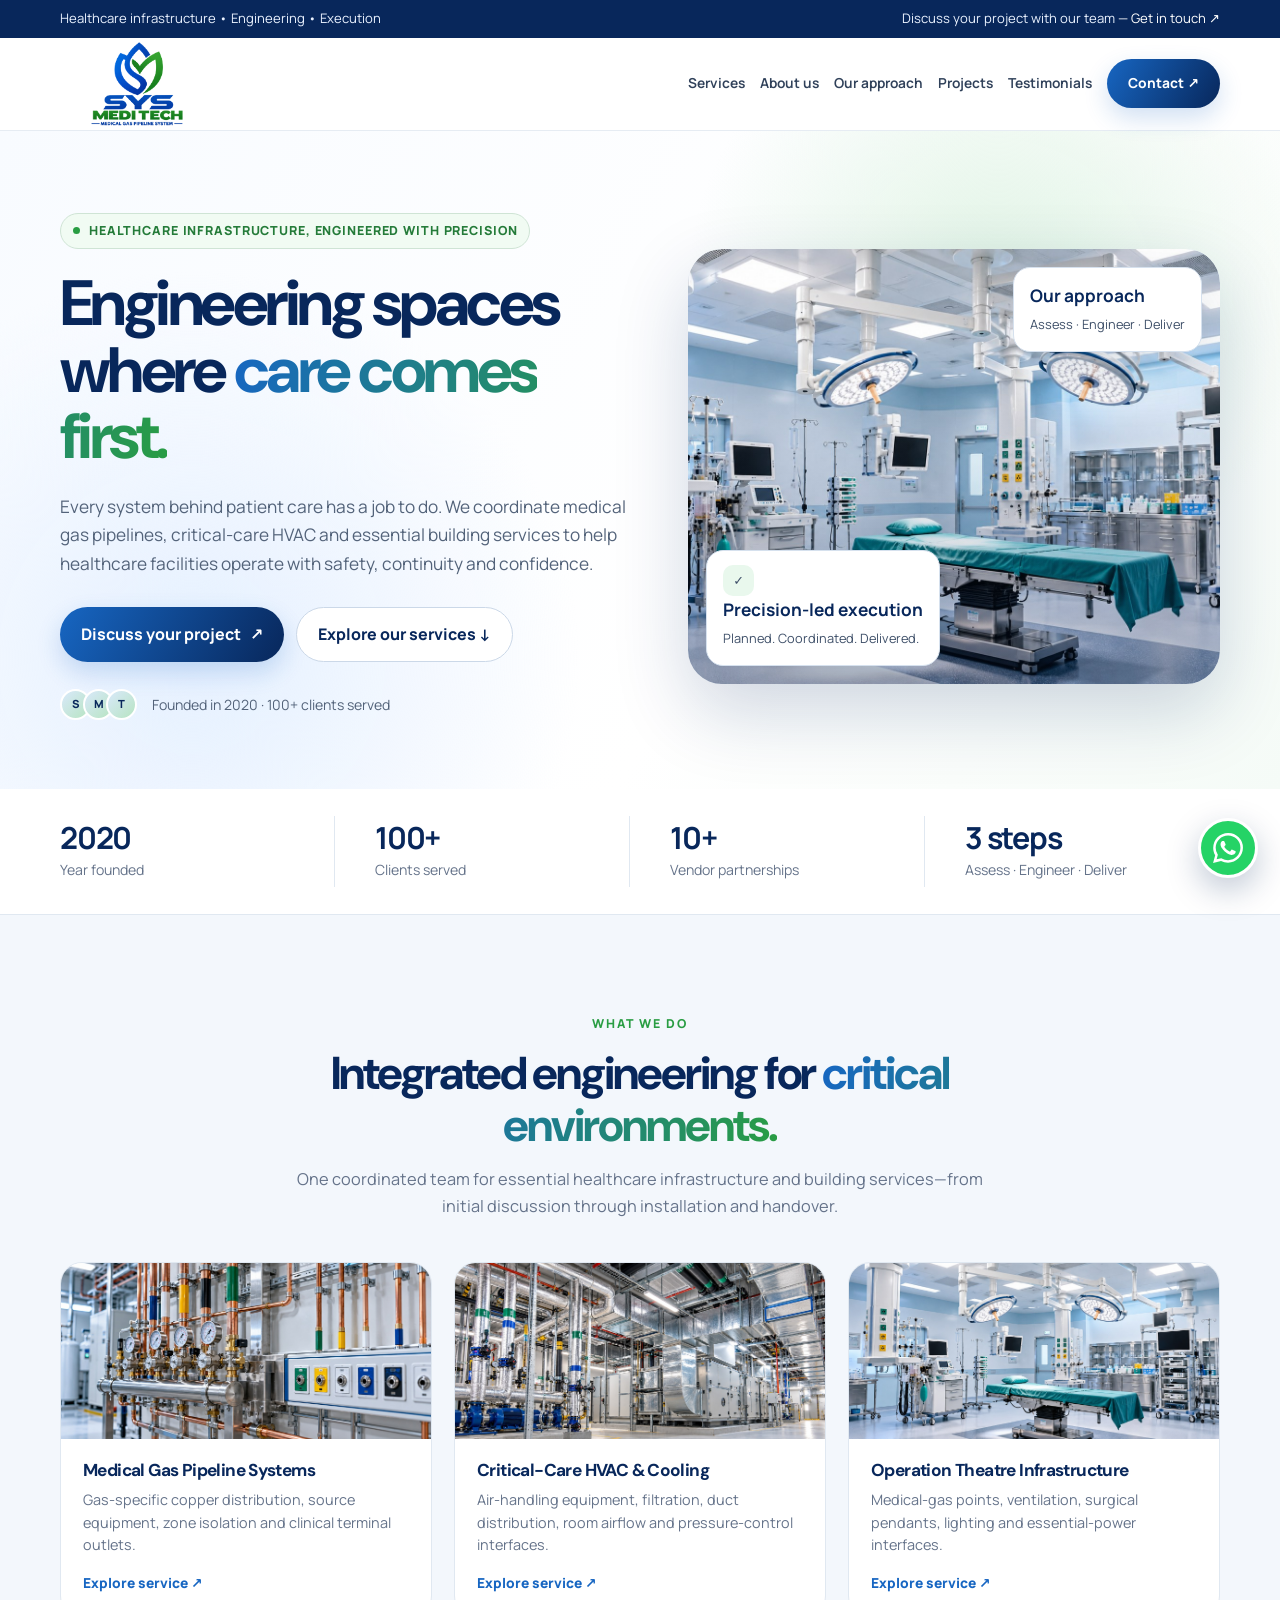
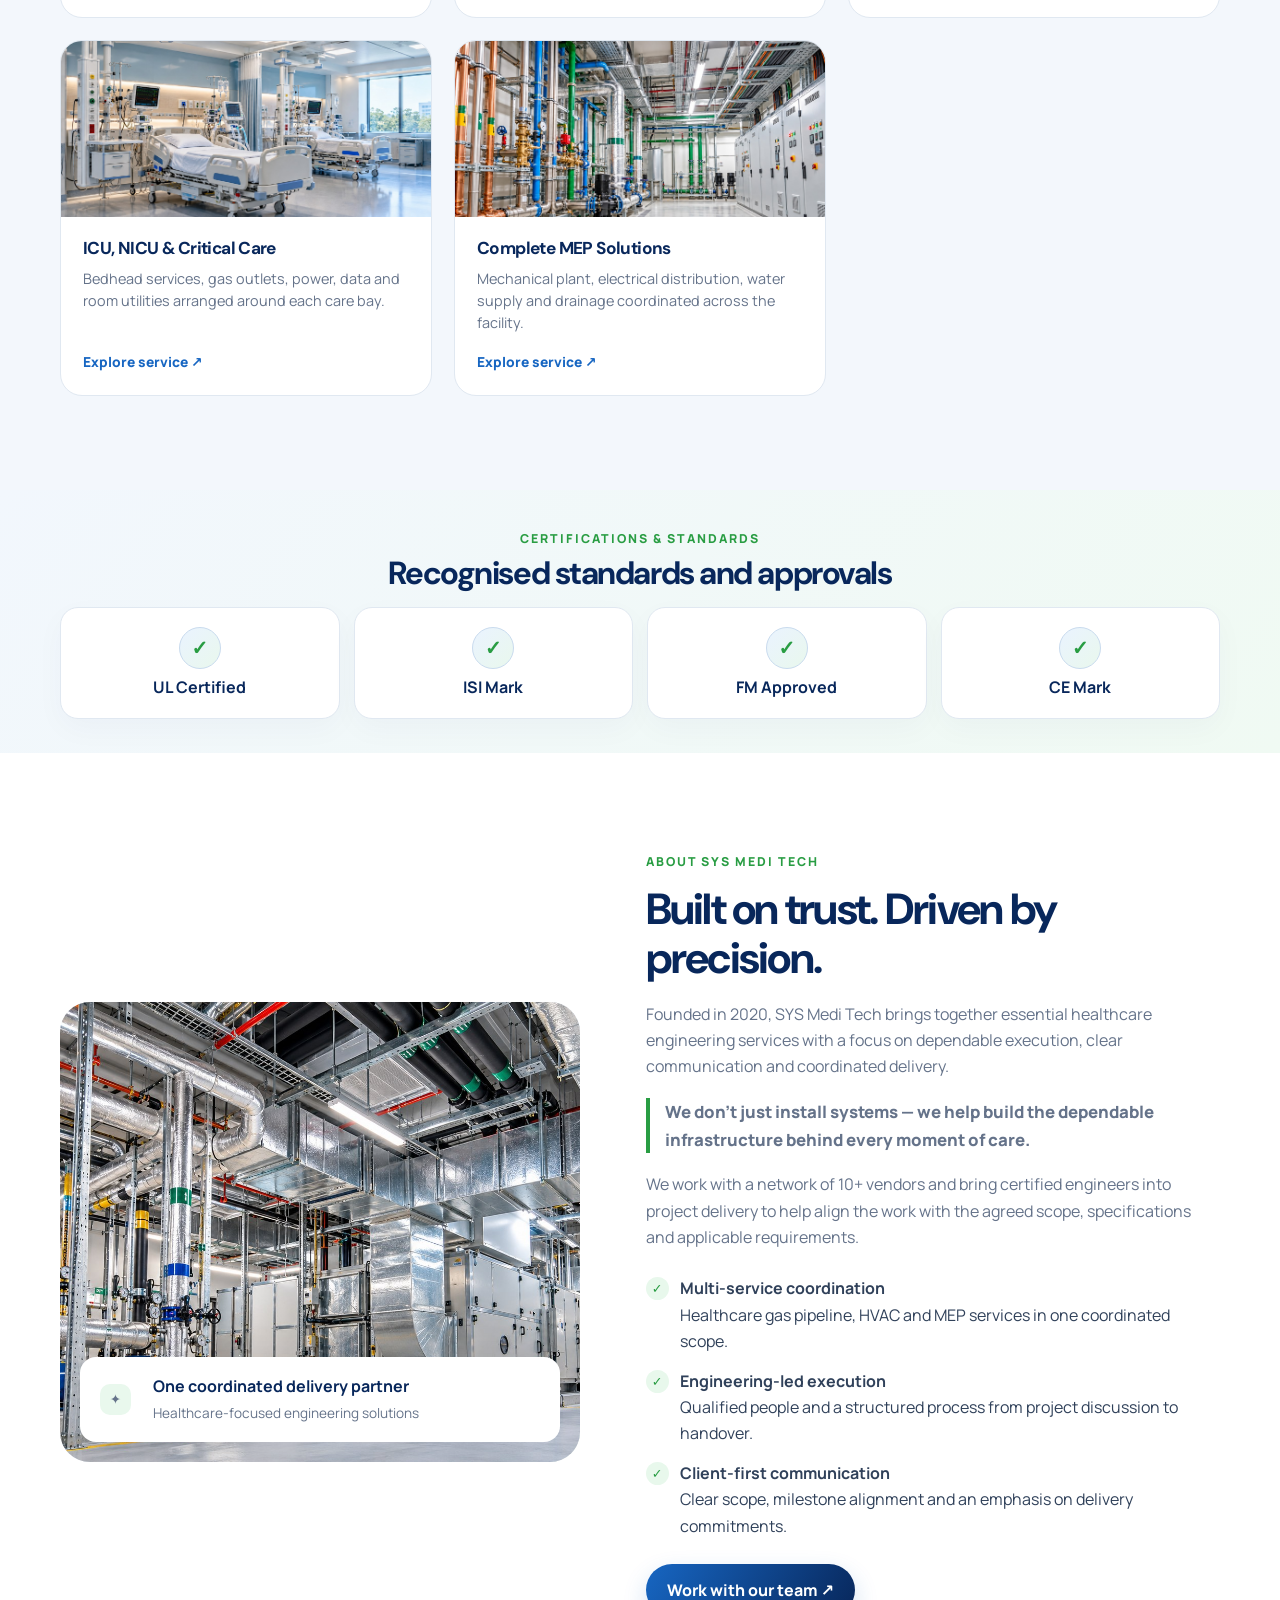
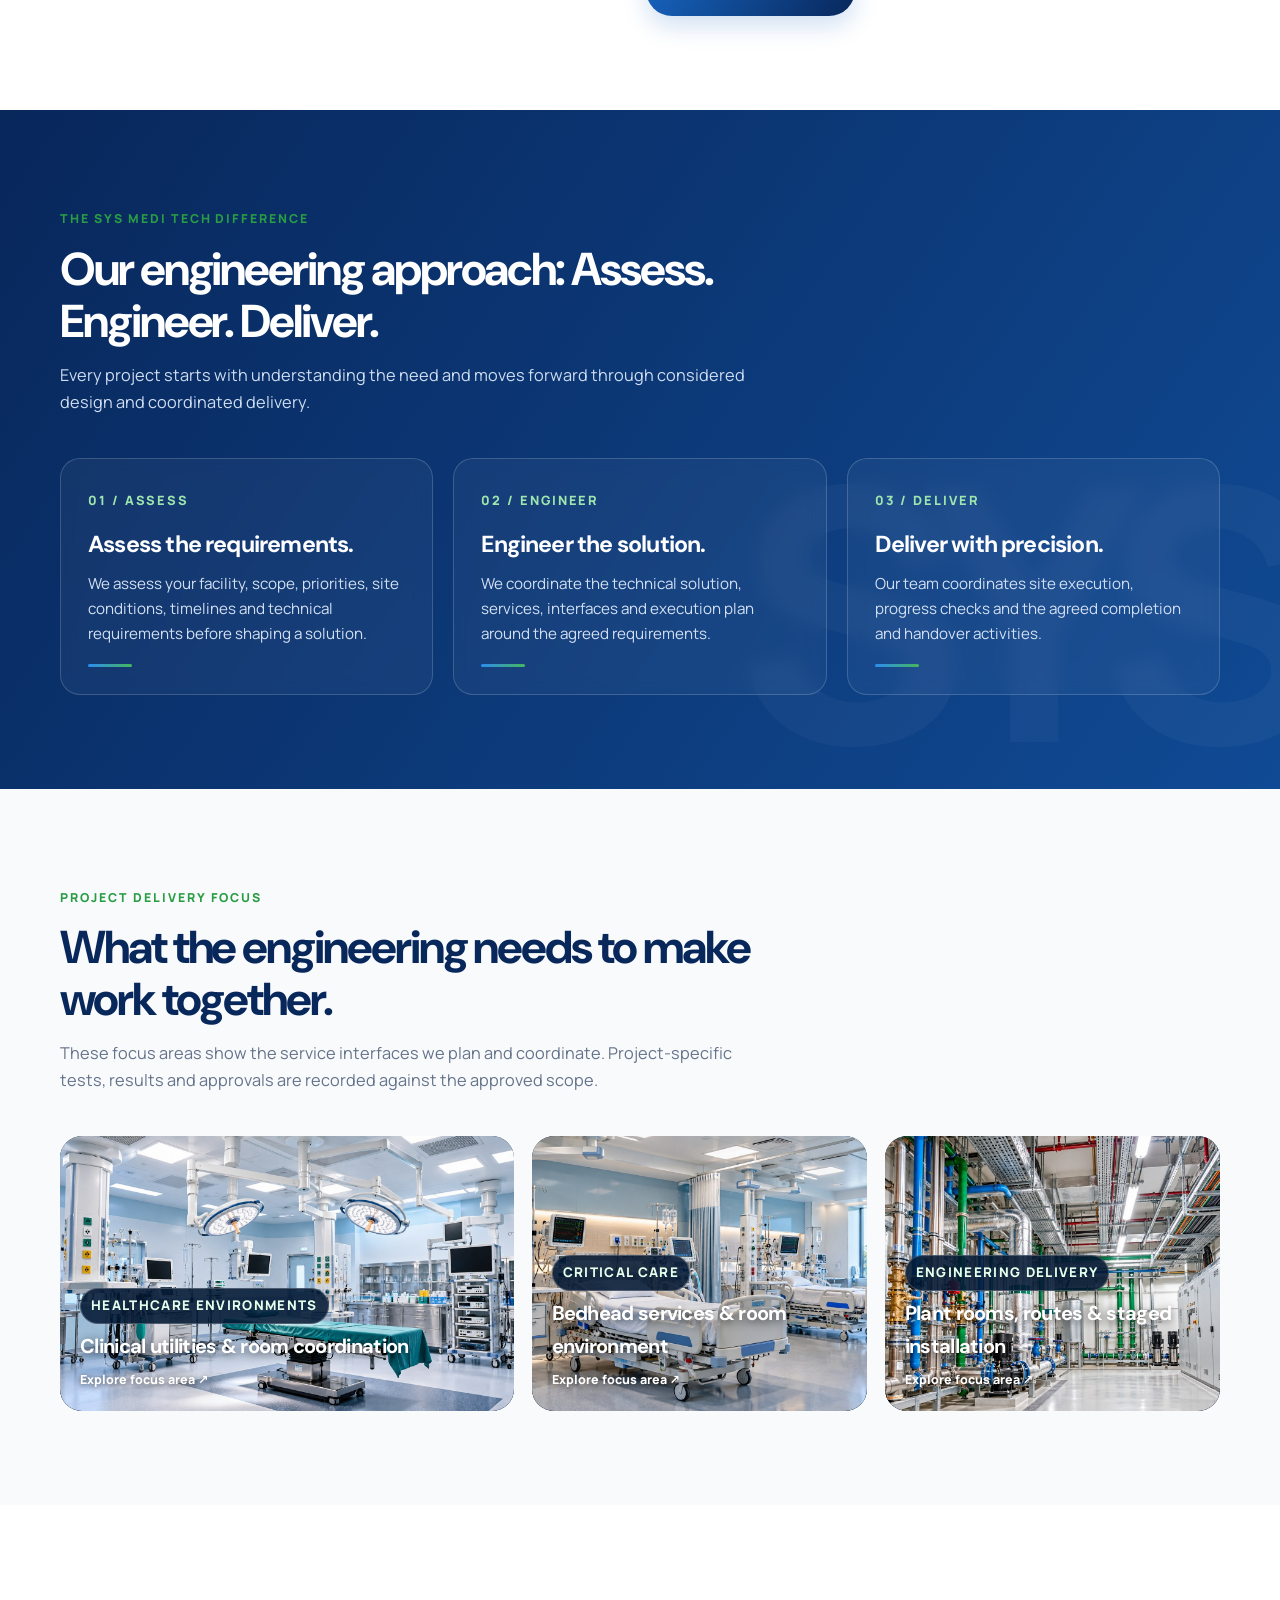
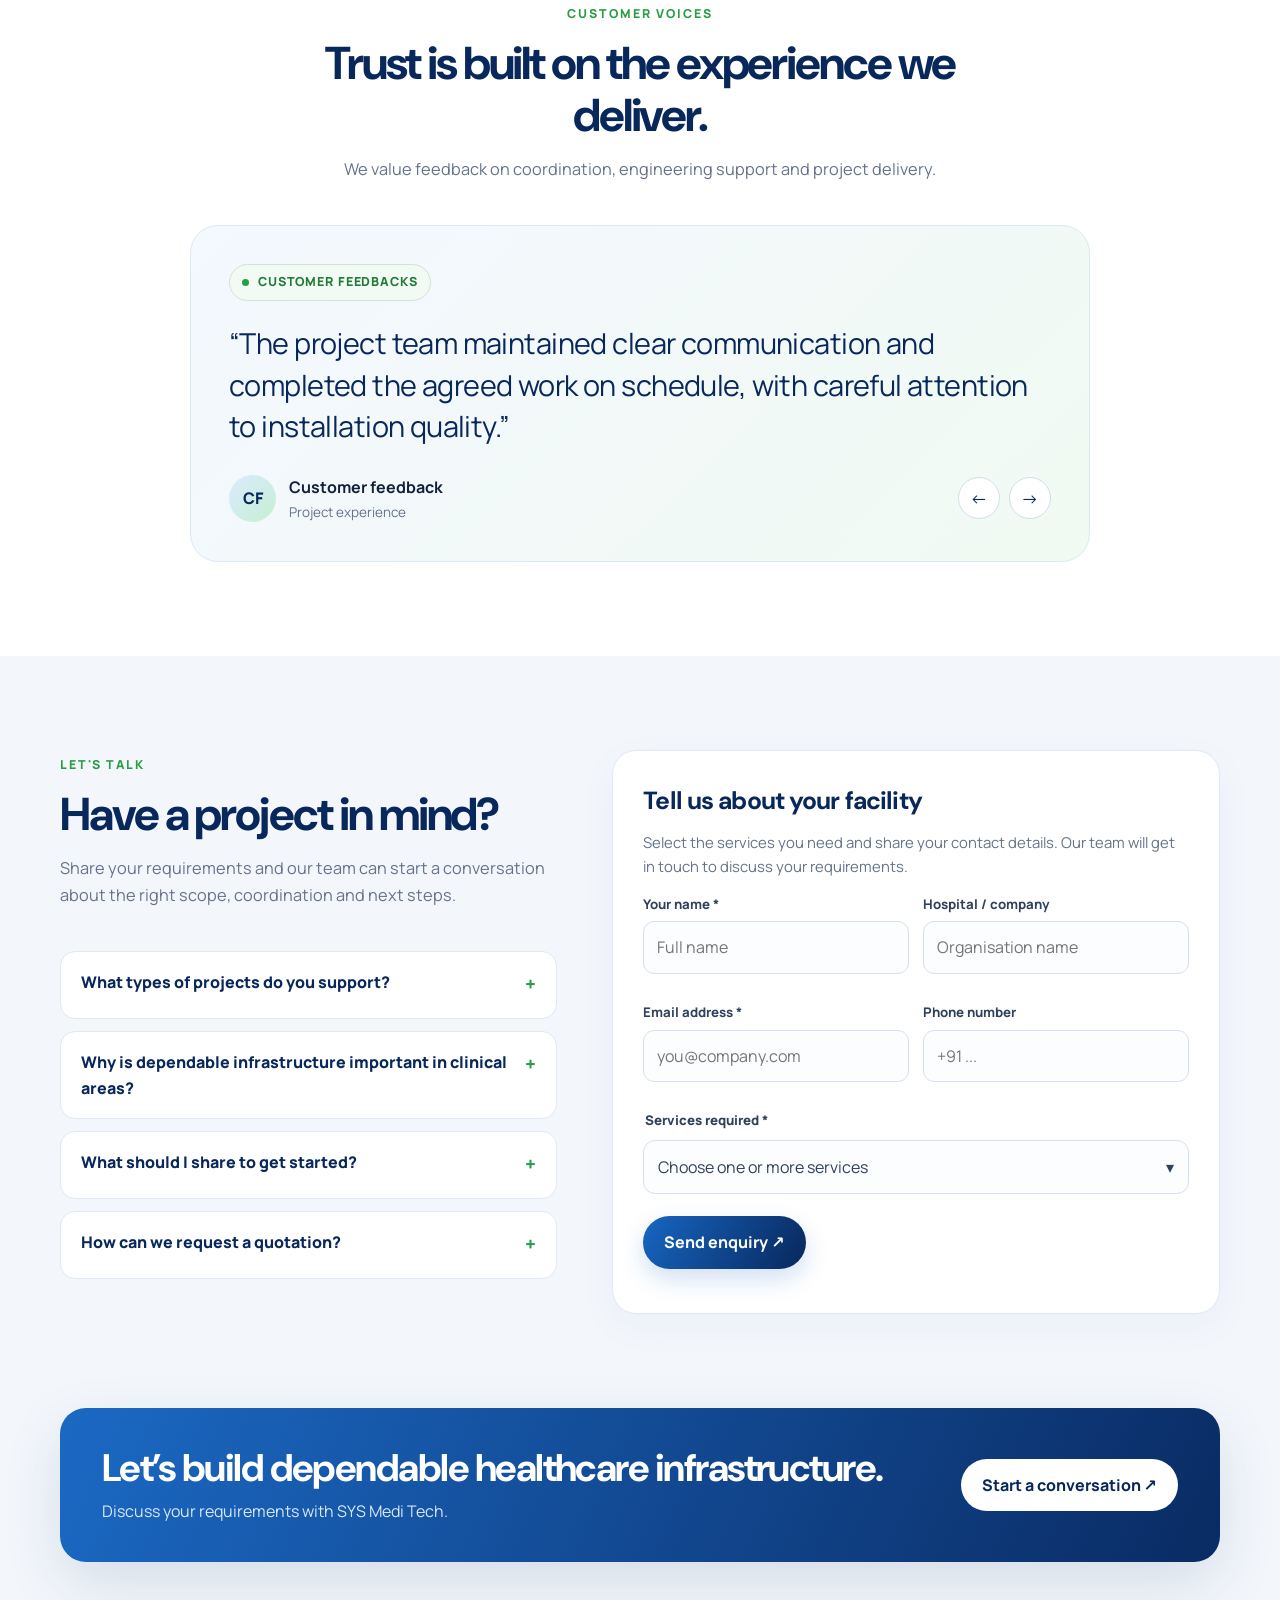
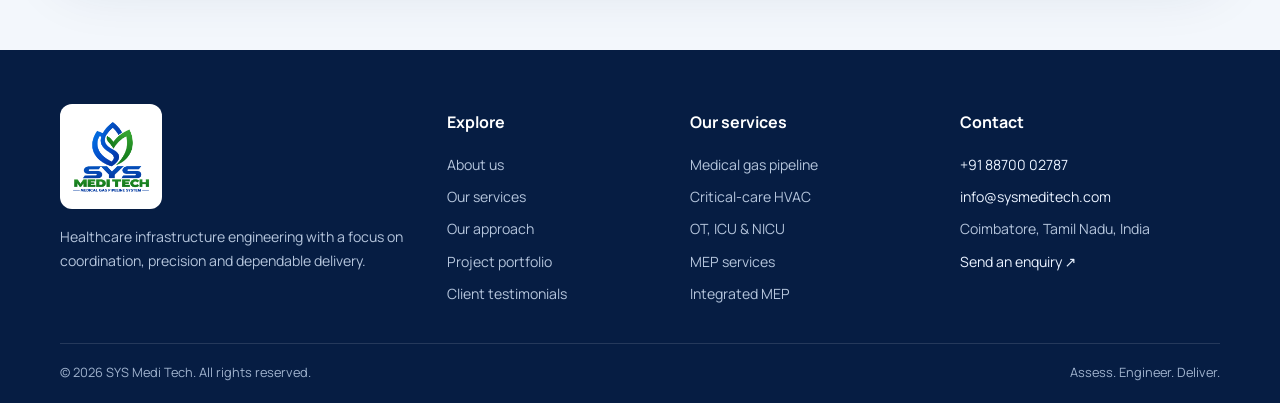
==== commit b26bb4a4: "Improve homepage readability and project detail copy" ====
--- a/index.html
+++ b/index.html
@@ -3,13 +3,16 @@
 <head>
 <meta charset="utf-8">
 <meta name="viewport" content="width=device-width, initial-scale=1">
+<link rel="preconnect" href="https://fonts.googleapis.com">
+<link rel="preconnect" href="https://fonts.gstatic.com" crossorigin>
+<link href="https://fonts.googleapis.com/css2?family=DM+Sans:wght@400;500;600;700&family=Manrope:wght@400;500;600;700;800&display=swap" rel="stylesheet">
 <meta name="theme-color" content="#0b2b62">
-<meta name="description" content="SYS Medi Tech delivers medical gas pipeline systems, OT and critical-care HVAC, and integrated MEP, electrical and plumbing solutions for healthcare facilities.">
+<meta name="description" content="SYS Medi Tech delivers medical gas pipeline systems, OT and critical-care HVAC, and integrated MEP solutions for healthcare facilities.">
 <title>SYS Medi Tech | Healthcare Infrastructure, Engineered with Precision</title>
 <style>
 :root{--navy:#08275b;--blue:#1766c2;--green:#299d43;--ink:#12213a;--muted:#65738a;--pale:#f3f7fc;--line:#e0e8f1;--white:#fff;--shadow:0 22px 60px rgba(10,38,82,.12);--radius:22px}
-*{box-sizing:border-box}html{scroll-behavior:smooth;scroll-padding-top:92px}body{margin:0;font-family:Inter,ui-sans-serif,system-ui,-apple-system,BlinkMacSystemFont,"Segoe UI",sans-serif;color:var(--ink);background:#fff;line-height:1.65}a{color:inherit;text-decoration:none}button,input,textarea,select{font:inherit}button,a{ -webkit-tap-highlight-color:transparent}.container{width:min(1160px,calc(100% - 40px));margin:auto}.topline{background:var(--navy);color:#eaf2ff;font-size:.82rem}.topline .container{display:flex;justify-content:space-between;gap:18px;padding:8px 0}.topline a{color:#fff}.header{position:sticky;top:0;z-index:30;background:rgba(255,255,255,.94);backdrop-filter:blur(14px);border-bottom:1px solid rgba(224,232,241,.8)}.nav{display:flex;align-items:center;justify-content:space-between;min-height:84px;gap:24px}.brand{display:flex;align-items:center;gap:12px;min-width:210px}.brand img{width:72px;height:62px;object-fit:contain;mix-blend-mode:multiply}.brand-text{line-height:1.05}.brand-text strong{display:block;color:var(--navy);font-size:1.25rem;letter-spacing:.04em}.brand-text span{font-size:.66rem;letter-spacing:.16em;color:var(--green);font-weight:800}.navlinks{display:flex;align-items:center;gap:25px;font-size:.92rem;font-weight:650;color:#30415a}.navlinks a:hover{color:var(--blue)}.btn{display:inline-flex;align-items:center;justify-content:center;gap:9px;border:0;border-radius:999px;padding:13px 21px;font-weight:750;cursor:pointer;transition:transform .2s,box-shadow .2s,background .2s}.btn:hover{transform:translateY(-2px)}.btn-primary{background:linear-gradient(120deg,var(--blue),var(--navy));color:#fff;box-shadow:0 10px 24px #1766c233}.btn-outline{border:1px solid #cbd8e8;background:#fff;color:var(--navy)}.menu-btn{display:none;background:#eef4fc;border:0;border-radius:12px;padding:10px;color:var(--navy);font-size:1.3rem}
-.hero{position:relative;overflow:hidden;background:radial-gradient(circle at 78% 25%,#dff3e4 0,transparent 28%),radial-gradient(circle at 15% 80%,#e5f0ff 0,transparent 32%),linear-gradient(120deg,#f8fbff 0%,#fff 60%,#f5fbf7 100%);padding:82px 0 70px}.hero-grid{display:grid;grid-template-columns:1.04fr .96fr;align-items:center;gap:52px}.eyebrow{display:inline-flex;align-items:center;gap:9px;border:1px solid #cfe4d5;background:#f1fbf3;color:#247b39;padding:7px 12px;border-radius:999px;font-size:.78rem;font-weight:800;letter-spacing:.07em;text-transform:uppercase}.eyebrow:before{content:"";width:7px;height:7px;border-radius:50%;background:var(--green)}h1,h2,h3,p{margin-top:0}h1{font-size:clamp(2.7rem,5vw,4.6rem);line-height:1.04;letter-spacing:-.055em;color:var(--navy);margin:22px 0}.gradient{background:linear-gradient(100deg,var(--blue),var(--green));-webkit-background-clip:text;background-clip:text;color:transparent}.hero-copy{max-width:580px;font-size:1.08rem;color:#53637a}.hero-actions{display:flex;flex-wrap:wrap;gap:12px;margin:29px 0 27px}.microproof{display:flex;align-items:center;gap:15px;color:#53637a;font-size:.88rem}.avatars{display:flex}.avatars span{width:31px;height:31px;border:2px solid #fff;border-radius:50%;margin-left:-8px;background:linear-gradient(135deg,#d9e9fb,#b7e4c2);display:grid;place-items:center;font-size:.7rem;color:var(--navy);font-weight:900}.avatars span:first-child{margin-left:0}.hero-art{position:relative;min-height:465px;border-radius:34px;background:linear-gradient(145deg,#f8fbff,#e8f3ff 58%,#eaf8ee);padding:24px;box-shadow:0 28px 75px #0a2b6330;isolation:isolate}.hero-art:before{content:"";position:absolute;inset:12px;border:1px solid #ffffff36;border-radius:26px;z-index:-1}.hero-art img{width:100%;height:100%;max-height:420px;object-fit:contain;border-radius:20px;mix-blend-mode:normal;opacity:1}.floating-card{position:absolute;background:#fff;border:1px solid #e6edf5;box-shadow:var(--shadow);border-radius:17px;padding:15px 18px;max-width:220px}.floating-card strong{display:block;color:var(--navy);font-size:1.08rem}.floating-card span{font-size:.8rem;color:var(--muted)}.float-one{left:-28px;bottom:34px}.float-two{right:-18px;top:36px}.mini-icon{display:inline-grid;place-items:center;width:31px;height:31px;border-radius:10px;background:#e9f8ed;color:var(--green);margin-right:8px;font-weight:900}
+*{box-sizing:border-box}html{scroll-behavior:smooth;scroll-padding-top:92px}body{margin:0;font-family:"Manrope",ui-sans-serif,system-ui,-apple-system,BlinkMacSystemFont,"Segoe UI",sans-serif;color:var(--ink);background:#fff;line-height:1.65}a{color:inherit;text-decoration:none}button,input,textarea,select{font:inherit}button,a{ -webkit-tap-highlight-color:transparent}.container{width:min(1160px,calc(100% - 40px));margin:auto}.topline{background:var(--navy);color:#eaf2ff;font-size:.82rem}.topline .container{display:flex;justify-content:space-between;gap:18px;padding:8px 0}.topline a{color:#fff}.header{position:sticky;top:0;z-index:30;background:rgba(255,255,255,.94);backdrop-filter:blur(14px);border-bottom:1px solid rgba(224,232,241,.8)}.nav{display:flex;align-items:center;justify-content:space-between;min-height:84px;gap:24px}.brand{display:flex;align-items:center;gap:12px;min-width:210px}.brand img{width:72px;height:62px;object-fit:contain;mix-blend-mode:multiply}.brand-text{line-height:1.05}.brand-text strong{display:block;color:var(--navy);font-size:1.25rem;letter-spacing:.04em}.brand-text span{font-size:.66rem;letter-spacing:.16em;color:var(--green);font-weight:800}.navlinks{display:flex;align-items:center;gap:25px;font-size:.92rem;font-weight:650;color:#30415a}.navlinks a:hover{color:var(--blue)}.btn{display:inline-flex;align-items:center;justify-content:center;gap:9px;border:0;border-radius:999px;padding:13px 21px;font-weight:750;cursor:pointer;transition:transform .2s,box-shadow .2s,background .2s}.btn:hover{transform:translateY(-2px)}.btn-primary{background:linear-gradient(120deg,var(--blue),var(--navy));color:#fff;box-shadow:0 10px 24px #1766c233}.btn-outline{border:1px solid #cbd8e8;background:#fff;color:var(--navy)}.menu-btn{display:none;background:#eef4fc;border:0;border-radius:12px;padding:10px;color:var(--navy);font-size:1.3rem}
+.hero{position:relative;overflow:hidden;background:radial-gradient(circle at 78% 25%,#dff3e4 0,transparent 28%),radial-gradient(circle at 15% 80%,#e5f0ff 0,transparent 32%),linear-gradient(120deg,#f8fbff 0%,#fff 60%,#f5fbf7 100%);padding:82px 0 70px}.hero-grid{display:grid;grid-template-columns:1.04fr .96fr;align-items:center;gap:52px}.eyebrow{display:inline-flex;align-items:center;gap:9px;border:1px solid #cfe4d5;background:#f1fbf3;color:#247b39;padding:7px 12px;border-radius:999px;font-size:.78rem;font-weight:800;letter-spacing:.07em;text-transform:uppercase}.eyebrow:before{content:"";width:7px;height:7px;border-radius:50%;background:var(--green)}h1,h2,h3,p{margin-top:0}h1,h2,h3,.brand-text strong{font-family:"DM Sans","Manrope",sans-serif;letter-spacing:-.035em}h1{font-size:clamp(2.7rem,5vw,4.6rem);line-height:1.04;letter-spacing:-.055em;color:var(--navy);margin:22px 0}.gradient{background:linear-gradient(100deg,var(--blue),var(--green));-webkit-background-clip:text;background-clip:text;color:transparent}.hero-copy{max-width:580px;font-size:1.08rem;color:#53637a}.hero-actions{display:flex;flex-wrap:wrap;gap:12px;margin:29px 0 27px}.microproof{display:flex;align-items:center;gap:15px;color:#53637a;font-size:.88rem}.avatars{display:flex}.avatars span{width:31px;height:31px;border:2px solid #fff;border-radius:50%;margin-left:-8px;background:linear-gradient(135deg,#d9e9fb,#b7e4c2);display:grid;place-items:center;font-size:.7rem;color:var(--navy);font-weight:900}.avatars span:first-child{margin-left:0}.hero-art{position:relative;min-height:465px;border-radius:34px;background:linear-gradient(145deg,#f8fbff,#e8f3ff 58%,#eaf8ee);padding:24px;box-shadow:0 28px 75px #0a2b6330;isolation:isolate}.hero-art:before{content:"";position:absolute;inset:12px;border:1px solid #ffffff36;border-radius:26px;z-index:-1}.hero-art img{width:100%;height:100%;max-height:420px;object-fit:contain;border-radius:20px;mix-blend-mode:normal;opacity:1}.floating-card{position:absolute;background:#fff;border:1px solid #e6edf5;box-shadow:var(--shadow);border-radius:17px;padding:15px 18px;max-width:220px}.floating-card strong{display:block;color:var(--navy);font-size:1.08rem}.floating-card span{font-size:.8rem;color:var(--muted)}.float-one{left:-28px;bottom:34px}.float-two{right:-18px;top:36px}.mini-icon{display:inline-grid;place-items:center;width:31px;height:31px;border-radius:10px;background:#e9f8ed;color:var(--green);margin-right:8px;font-weight:900}
 .stats{position:relative;margin-top:-1px;background:#fff;border-bottom:1px solid var(--line)}.stats-grid{display:grid;grid-template-columns:repeat(4,1fr);padding:27px 0;gap:20px}.stat{padding:4px 20px;border-right:1px solid var(--line)}.stat:first-child{padding-left:0}.stat:last-child{border:0}.stat strong{display:block;font-size:1.9rem;line-height:1.2;color:var(--navy);letter-spacing:-.04em}.stat span{font-size:.88rem;color:var(--muted)}
 section{padding:94px 0}.section-head{max-width:720px;margin-bottom:42px}.section-head.center{text-align:center;margin-left:auto;margin-right:auto}.kicker{font-size:.77rem;text-transform:uppercase;letter-spacing:.16em;color:var(--green);font-weight:850}.section-head h2{font-size:clamp(2rem,3.6vw,3.1rem);letter-spacing:-.045em;line-height:1.13;color:var(--navy);margin:12px 0 15px}.section-head p{color:var(--muted);font-size:1.02rem}
 .services{background:var(--pale)}.service-grid{display:grid;grid-template-columns:repeat(3,1fr);gap:20px}.service-card{background:#fff;border:1px solid var(--line);border-radius:var(--radius);padding:28px;transition:transform .22s,box-shadow .22s,border-color .22s;display:flex;flex-direction:column;min-height:290px}.service-card:hover{transform:translateY(-5px);box-shadow:var(--shadow);border-color:#b6d2f1}.service-icon{width:52px;height:52px;border-radius:16px;display:grid;place-items:center;background:linear-gradient(135deg,#e9f2ff,#e6f8eb);color:var(--blue);font-size:1.55rem;margin-bottom:20px}.service-card h3{font-size:1.17rem;color:var(--navy);margin-bottom:10px}.service-card p{color:var(--muted);font-size:.93rem;margin-bottom:18px}.service-card a{margin-top:auto;color:var(--blue);font-weight:800;font-size:.9rem}.service-card a span{margin-left:5px}
@@ -108,24 +111,24 @@
 <div class="stats"><div class="container stats-grid"><div class="stat"><strong>2020</strong><span>Year founded</span></div><div class="stat"><strong>100+</strong><span>Clients served</span></div><div class="stat"><strong>10+</strong><span>Vendor partnerships</span></div><div class="stat"><strong>3 steps</strong><span>Assess · Engineer · Deliver</span></div></div></div>
 <section class="services" id="services"><div class="container"><div class="section-head center"><span class="kicker">What we do</span><h2>Integrated engineering for <span class="gradient">critical environments.</span></h2><p>One coordinated team for essential healthcare infrastructure and building services—from initial discussion through installation and handover.</p></div>
 <div class="service-grid">
-<a class="service-card" href="medical-gas-pipeline.html" aria-label="Learn about Medical Gas Pipeline Systems"><img class="service-photo" src="assets/medical-gas-pipeline.jpg" alt="Medical gas manifolds, copper pipelines, valves and outlet connections" loading="lazy"><div class="service-card-content"><h3>Medical Gas Pipeline Systems</h3><p>Medical gas pipeline installation and associated equipment for hospitals, operating theatres and critical-care areas.</p><span class="service-link">Explore service ↗</span></div></a>
-<a class="service-card" href="critical-care-hvac.html" aria-label="Learn about Critical-Care HVAC and Cooling"><img class="service-photo" src="assets/hvac-plant.jpg" alt="Hospital HVAC plant with insulated ductwork, pipes, pumps and air-handling units" loading="lazy"><div class="service-card-content"><h3>Critical-Care HVAC &amp; Cooling</h3><p>Heating, ventilation, air-conditioning and cooling coordination for operating theatres, ICUs and clinical spaces.</p><span class="service-link">Explore service ↗</span></div></a>
-<a class="service-card" href="operation-theatre-infrastructure.html" aria-label="Learn about Operation Theatre Infrastructure"><img class="service-photo" src="assets/operating-theatre.jpg" alt="Modern operating theatre with surgical lights, table and clinical equipment" loading="lazy"><div class="service-card-content"><h3>Operation Theatre Infrastructure</h3><p>Coordinated clinical utilities and engineering services planned around the OT design and project requirements.</p><span class="service-link">Explore service ↗</span></div></a>
-<a class="service-card" href="icu-nicu-critical-care.html" aria-label="Learn about ICU, NICU and Critical Care"><img class="service-photo" src="assets/icu-nicu.jpg" alt="Modern intensive care room with patient beds, monitoring equipment and service pendants" loading="lazy"><div class="service-card-content"><h3>ICU, NICU &amp; Critical Care</h3><p>Integrated infrastructure coordination for intensive care, neonatal care and high-dependency environments.</p><span class="service-link">Explore service ↗</span></div></a>
-<a class="service-card" href="mep-solutions.html" aria-label="Learn about Complete MEP Solutions"><img class="service-photo" src="assets/mep-engineering.jpg" alt="Organized mechanical, electrical and plumbing services within a healthcare utility room" loading="lazy"><div class="service-card-content"><h3>Complete MEP Solutions</h3><p>Mechanical, electrical and plumbing coordination designed to integrate with healthcare facility requirements.</p><span class="service-link">Explore service ↗</span></div></a>
-<a class="service-card" href="electrical-plumbing-works.html" aria-label="Learn about Electrical and Plumbing Works"><img class="service-photo" src="assets/electrical-plumbing.jpg" alt="Hospital electrical control panels, service piping and plumbing infrastructure" loading="lazy"><div class="service-card-content"><h3>Electrical &amp; Plumbing Works</h3><p>Electrical distribution, lighting, plumbing and utility installation coordinated with other trades.</p><span class="service-link">Explore service ↗</span></div></a>
+<a class="service-card" href="medical-gas-pipeline.html" aria-label="Learn about Medical Gas Pipeline Systems"><img class="service-photo" src="assets/medical-gas-pipeline.jpg" alt="Medical gas manifolds, copper pipelines, valves and outlet connections" loading="lazy"><div class="service-card-content"><h3>Medical Gas Pipeline Systems</h3><p>Gas-specific copper distribution, source equipment, zone isolation and clinical terminal outlets.</p><span class="service-link">Explore service ↗</span></div></a>
+<a class="service-card" href="critical-care-hvac.html" aria-label="Learn about Critical-Care HVAC and Cooling"><img class="service-photo" src="assets/hvac-plant.jpg" alt="Hospital HVAC plant with insulated ductwork, pipes, pumps and air-handling units" loading="lazy"><div class="service-card-content"><h3>Critical-Care HVAC &amp; Cooling</h3><p>Air-handling equipment, filtration, duct distribution, room airflow and pressure-control interfaces.</p><span class="service-link">Explore service ↗</span></div></a>
+<a class="service-card" href="operation-theatre-infrastructure.html" aria-label="Learn about Operation Theatre Infrastructure"><img class="service-photo" src="assets/operating-theatre.jpg" alt="Modern operating theatre with surgical lights, table and clinical equipment" loading="lazy"><div class="service-card-content"><h3>Operation Theatre Infrastructure</h3><p>Medical-gas points, ventilation, surgical pendants, lighting and essential-power interfaces.</p><span class="service-link">Explore service ↗</span></div></a>
+<a class="service-card" href="icu-nicu-critical-care.html" aria-label="Learn about ICU, NICU and Critical Care"><img class="service-photo" src="assets/icu-nicu.jpg" alt="Modern intensive care room with patient beds, monitoring equipment and service pendants" loading="lazy"><div class="service-card-content"><h3>ICU, NICU &amp; Critical Care</h3><p>Bedhead services, gas outlets, power, data and room utilities arranged around each care bay.</p><span class="service-link">Explore service ↗</span></div></a>
+<a class="service-card" href="mep-solutions.html" aria-label="Learn about Complete MEP Solutions"><img class="service-photo" src="assets/mep-engineering.jpg" alt="Organized integrated MEP services within a healthcare utility room" loading="lazy"><div class="service-card-content"><h3>Complete MEP Solutions</h3><p>Mechanical plant, electrical distribution, water supply and drainage coordinated across the facility.</p><span class="service-link">Explore service ↗</span></div></a>
+
 </div></div></section>
 <section class="standards" id="standards"><div class="container"><div class="section-head center"><span class="kicker">Certifications &amp; standards</span><h2>Recognised standards and approvals</h2></div><div class="standard-grid"><div class="standard-card"><span class="standard-symbol" aria-hidden="true">✓</span><strong>UL Certified</strong></div><div class="standard-card"><span class="standard-symbol" aria-hidden="true">✓</span><strong>ISI Mark</strong></div><div class="standard-card"><span class="standard-symbol" aria-hidden="true">✓</span><strong>FM Approved</strong></div><div class="standard-card"><span class="standard-symbol" aria-hidden="true">✓</span><strong>CE Mark</strong></div></div></div></section>
-<section id="about"><div class="container about-grid"><div class="about-visual"><img src="assets/hvac-plant.jpg" alt="Hospital HVAC and mechanical plant equipment"><div class="about-stamp"><span class="mini-icon">✦</span><div><strong>One coordinated delivery partner</strong><span>Healthcare-focused engineering solutions</span></div></div></div><div class="about-copy"><span class="kicker">About SYS Medi Tech</span><h2>Built on trust. Driven by precision.</h2><p>Founded in 2020, SYS Medi Tech brings together essential healthcare engineering services with a focus on dependable execution, clear communication and coordinated delivery.</p><p class="about-tagline">We don’t just install systems — we help build the dependable infrastructure behind every moment of care.</p><p>We work with a network of 10+ vendors and bring certified engineers into project delivery to help align the work with the agreed scope, specifications and applicable requirements.</p><ul class="check-list"><li><span class="check">✓</span><span><strong>Multi-service coordination</strong><br>Healthcare gas pipeline, HVAC, MEP, electrical and plumbing in one coordinated scope.</span></li><li><span class="check">✓</span><span><strong>Engineering-led execution</strong><br>Qualified people and a structured process from project discussion to handover.</span></li><li><span class="check">✓</span><span><strong>Client-first communication</strong><br>Clear scope, milestone alignment and an emphasis on delivery commitments.</span></li></ul><a class="btn btn-primary" href="#contact">Work with our team ↗</a></div></div></section>
+<section id="about"><div class="container about-grid"><div class="about-visual"><img src="assets/hvac-plant.jpg" alt="Hospital HVAC and mechanical plant equipment"><div class="about-stamp"><span class="mini-icon">✦</span><div><strong>One coordinated delivery partner</strong><span>Healthcare-focused engineering solutions</span></div></div></div><div class="about-copy"><span class="kicker">About SYS Medi Tech</span><h2>Built on trust. Driven by precision.</h2><p>Founded in 2020, SYS Medi Tech brings together essential healthcare engineering services with a focus on dependable execution, clear communication and coordinated delivery.</p><p class="about-tagline">We don’t just install systems — we help build the dependable infrastructure behind every moment of care.</p><p>We work with a network of 10+ vendors and bring certified engineers into project delivery to help align the work with the agreed scope, specifications and applicable requirements.</p><ul class="check-list"><li><span class="check">✓</span><span><strong>Multi-service coordination</strong><br>Healthcare gas pipeline, HVAC and MEP services in one coordinated scope.</span></li><li><span class="check">✓</span><span><strong>Engineering-led execution</strong><br>Qualified people and a structured process from project discussion to handover.</span></li><li><span class="check">✓</span><span><strong>Client-first communication</strong><br>Clear scope, milestone alignment and an emphasis on delivery commitments.</span></li></ul><a class="btn btn-primary" href="#contact">Work with our team ↗</a></div></div></section>
 <section class="three-d" id="approach"><div class="container"><div class="section-head"><span class="kicker">The SYS Medi Tech difference</span><h2>Our engineering approach: Assess. Engineer. Deliver.</h2><p>Every project starts with understanding the need and moves forward through considered design and coordinated delivery.</p></div><div class="steps"><article class="step"><span class="step-number">01 / ASSESS</span><h3>Assess the requirements.</h3><p>We assess your facility, scope, priorities, site conditions, timelines and technical requirements before shaping a solution.</p><div class="step-line"></div></article><article class="step"><span class="step-number">02 / ENGINEER</span><h3>Engineer the solution.</h3><p>We coordinate the technical solution, services, interfaces and execution plan around the agreed requirements.</p><div class="step-line"></div></article><article class="step"><span class="step-number">03 / DELIVER</span><h3>Deliver with precision.</h3><p>Our team coordinates site execution, progress checks and the agreed completion and handover activities.</p><div class="step-line"></div></article></div></div></section>
-<section class="projects" id="projects"><div class="container"><div class="section-head"><span class="kicker">Our work</span><h2>Engineering solutions for essential healthcare spaces.</h2><p>Behind every clinical space are systems that need to work together. We coordinate critical utilities, controlled environments and site execution with care and precision.</p></div><div class="project-grid">
-<article class="project-card"><a href="healthcare-environments.html" aria-label="Learn about healthcare environments"><img loading="lazy" src="assets/operating-theatre.jpg" alt="Modern operating theatre with surgical lights and integrated equipment"><div class="project-label"><small>Healthcare environments</small><h3>Safe, coordinated clinical spaces</h3><span class="project-more">Explore focus area ↗</span></div></a></article>
-<article class="project-card"><a href="critical-care.html" aria-label="Learn about critical care infrastructure"><img loading="lazy" src="assets/icu-nicu.jpg" alt="Photograph of neonatal intensive-care equipment and clinical utilities"><div class="project-label"><small>Critical care</small><h3>Infrastructure for OT, ICU & NICU</h3><span class="project-more">Explore focus area ↗</span></div></a></article>
-<article class="project-card"><a href="engineering-delivery.html" aria-label="Learn about engineering delivery and MEP site execution"><img loading="lazy" src="assets/mep-engineering.jpg" alt="Photograph of hospital mechanical and MEP pipework installation"><div class="project-label"><small>Engineering delivery</small><h3>MEP & site execution</h3><span class="project-more">Explore focus area ↗</span></div></a></article>
+<section class="projects" id="projects"><div class="container"><div class="section-head"><span class="kicker">Project delivery focus</span><h2>What the engineering needs to make work together.</h2><p>These focus areas show the service interfaces we plan and coordinate. Project-specific tests, results and approvals are recorded against the approved scope.</p></div><div class="project-grid">
+<article class="project-card"><a href="healthcare-environments.html" aria-label="Learn about healthcare environments"><img loading="lazy" src="assets/operating-theatre.jpg" alt="Modern operating theatre with surgical lights and integrated equipment"><div class="project-label"><small>Healthcare environments</small><h3>Clinical utilities &amp; room coordination</h3><span class="project-more">Explore focus area ↗</span></div></a></article>
+<article class="project-card"><a href="critical-care.html" aria-label="Learn about critical care infrastructure"><img loading="lazy" src="assets/icu-nicu.jpg" alt="Photograph of neonatal intensive-care equipment and clinical utilities"><div class="project-label"><small>Critical care</small><h3>Bedhead services &amp; room environment</h3><span class="project-more">Explore focus area ↗</span></div></a></article>
+<article class="project-card"><a href="engineering-delivery.html" aria-label="Learn about engineering delivery and MEP site execution"><img loading="lazy" src="assets/mep-engineering.jpg" alt="Photograph of hospital mechanical and MEP pipework installation"><div class="project-label"><small>Engineering delivery</small><h3>Plant rooms, routes &amp; staged installation</h3><span class="project-more">Explore focus area ↗</span></div></a></article>
 </div></section>
 <section class="testimonials" id="testimonials"><div class="container"><div class="section-head center"><span class="kicker">Customer voices</span><h2>Trust is built on the experience we deliver.</h2><p>We value feedback on coordination, engineering support and project delivery.</p></div>
 <div class="testimonial-shell"><div class="testimonial-top"><span class="eyebrow">Customer feedbacks</span></div><p class="testimonial-quote" id="quoteText">“The project team maintained clear communication and completed the agreed work on schedule, with careful attention to installation quality.”</p><div class="testimonial-bottom"><div class="client"><div class="client-avatar" id="clientInitials">CF</div><div><strong id="clientName">Customer feedback</strong><span id="clientRole">Project experience</span></div></div><div class="slider-controls"><button type="button" id="prevTestimonial" aria-label="Previous testimonial">←</button><button type="button" id="nextTestimonial" aria-label="Next testimonial">→</button></div></div></div></div></section>
-<section class="faq-contact" id="contact"><div class="container faq-grid"><div><div class="section-head"><span class="kicker">Let's talk</span><h2>Have a project in mind?</h2><p>Share your requirements and our team can start a conversation about the right scope, coordination and next steps.</p></div><div class="faq-list"><details><summary>What types of projects do you support?</summary><p>SYS Medi Tech supports medical gas pipeline systems, HVAC and cooling for OTs and critical-care areas, and integrated MEP, electrical and plumbing works.</p></details><details><summary>Why is dependable infrastructure important in clinical areas?</summary><p>Medical gas, ventilation, electrical and plumbing systems support the day-to-day operation of healthcare facilities. They should be planned and coordinated for the intended space and project requirements.</p></details><details><summary>What should I share to get started?</summary><p>Share your facility type, location, required services and expected timeline. Our team will follow up to clarify the project requirements.</p></details><details><summary>How can we request a quotation?</summary><p>Use the enquiry form to select the services you need and share your contact details. We will discuss the scope and next steps with you.</p></details></div></div>
+<section class="faq-contact" id="contact"><div class="container faq-grid"><div><div class="section-head"><span class="kicker">Let's talk</span><h2>Have a project in mind?</h2><p>Share your requirements and our team can start a conversation about the right scope, coordination and next steps.</p></div><div class="faq-list"><details><summary>What types of projects do you support?</summary><p>SYS Medi Tech supports medical gas pipeline systems, HVAC and cooling for OTs and critical-care areas, and integrated MEP solutions.</p></details><details><summary>Why is dependable infrastructure important in clinical areas?</summary><p>Medical gas, ventilation, electrical and plumbing systems support the day-to-day operation of healthcare facilities. They should be planned and coordinated for the intended space and project requirements.</p></details><details><summary>What should I share to get started?</summary><p>Share your facility type, location, required services and expected timeline. Our team will follow up to clarify the project requirements.</p></details><details><summary>How can we request a quotation?</summary><p>Use the enquiry form to select the services you need and share your contact details. We will discuss the scope and next steps with you.</p></details></div></div>
 <div class="contact-card"><h3>Tell us about your facility</h3><p>Select the services you need and share your contact details. Our team will get in touch to discuss your requirements.</p>
 <form id="contactForm"><div class="form-grid"><div class="field"><label for="name">Your name *</label><input id="name" name="name" required autocomplete="name" placeholder="Full name"></div><div class="field"><label for="company">Hospital / company</label><input id="company" name="company" autocomplete="organization" placeholder="Organisation name"></div><div class="field"><label for="email">Email address *</label><input id="email" name="email" type="email" required autocomplete="email" placeholder="you@company.com"></div><div class="field"><label for="phone">Phone number</label><input id="phone" name="phone" type="tel" autocomplete="tel" placeholder="+91 ..."></div><fieldset class="field full service-choice"><legend>Services required *</legend><div class="service-picker" id="servicePicker">
 <button class="service-picker-button" type="button" id="serviceDropdownButton" aria-haspopup="true" aria-controls="serviceDropdownMenu" aria-expanded="false"><span id="serviceDropdownLabel">Choose one or more services</span><span aria-hidden="true">▾</span></button>
@@ -135,13 +138,13 @@
 <label class="service-option"><input type="checkbox" name="services" value="Operation Theatre Infrastructure"><span>Operation Theatre Infrastructure</span></label>
 <label class="service-option"><input type="checkbox" name="services" value="ICU, NICU & Critical Care"><span>ICU, NICU & Critical Care</span></label>
 <label class="service-option"><input type="checkbox" name="services" value="Complete MEP Solutions"><span>Complete MEP Solutions</span></label>
-<label class="service-option"><input type="checkbox" name="services" value="Electrical & Plumbing Works"><span>Electrical & Plumbing Works</span></label>
+
 <label class="service-option"><input type="checkbox" name="services" value="Multiple services / turnkey scope"><span>Multiple services / turnkey scope</span></label>
 <label class="service-option"><input type="checkbox" name="services" value="Other"><span>Other</span></label>
 </div><div class="service-selected" id="serviceSelectedSummary" aria-live="polite"></div></div></fieldset></div><button class="btn btn-primary" type="submit">Send enquiry ↗</button><p class="form-status" id="formStatus" role="status" aria-live="polite"></p></form></div></div></section>
 <div class="cta-band"><div class="container"><div class="cta-inner"><div><h2>Let’s build dependable healthcare infrastructure.</h2><p>Discuss your requirements with SYS Medi Tech.</p></div><a class="btn" href="#contact">Start a conversation ↗</a></div></div></div>
 </main>
-<footer><div class="container"><div class="footer-grid"><div><a class="footer-brand" href="#home"><img src="assets/sys-medi-tech-logo.png" alt="SYS Medi Tech logo"></a><p>Healthcare infrastructure engineering with a focus on coordination, precision and dependable delivery.</p></div><div><h4>Explore</h4><ul><li><a href="#about">About us</a></li><li><a href="#services">Our services</a></li><li><a href="#approach">Our approach</a></li><li><a href="#projects">Project portfolio</a></li><li><a href="#testimonials">Client testimonials</a></li></ul></div><div><h4>Our services</h4><ul><li><a href="#services">Medical gas pipeline</a></li><li><a href="#services">Critical-care HVAC</a></li><li><a href="#services">OT, ICU & NICU</a></li><li><a href="#services">MEP services</a></li><li><a href="#services">Electrical & plumbing</a></li></ul></div><div><h4>Contact</h4><ul class="contact-links"><li><a href="tel:+918870002787">+91 88700 02787</a></li><li><a href="mailto:23karthi2398@gmail.com">info@sysmeditech.com</a></li><li>Coimbatore, Tamil Nadu, India</li><li><a href="#contact">Send an enquiry ↗</a></li></ul></div></div><div class="footer-bottom"><span>© <span id="year"></span> SYS Medi Tech. All rights reserved.</span><span>Assess. Engineer. Deliver.</span></div></div></footer>
+<footer><div class="container"><div class="footer-grid"><div><a class="footer-brand" href="#home"><img src="assets/sys-medi-tech-logo.png" alt="SYS Medi Tech logo"></a><p>Healthcare infrastructure engineering with a focus on coordination, precision and dependable delivery.</p></div><div><h4>Explore</h4><ul><li><a href="#about">About us</a></li><li><a href="#services">Our services</a></li><li><a href="#approach">Our approach</a></li><li><a href="#projects">Project portfolio</a></li><li><a href="#testimonials">Client testimonials</a></li></ul></div><div><h4>Our services</h4><ul><li><a href="#services">Medical gas pipeline</a></li><li><a href="#services">Critical-care HVAC</a></li><li><a href="#services">OT, ICU & NICU</a></li><li><a href="#services">MEP services</a></li><li><a href="#services">Integrated MEP</a></li></ul></div><div><h4>Contact</h4><ul class="contact-links"><li><a href="tel:+918870002787">+91 88700 02787</a></li><li><a href="mailto:23karthi2398@gmail.com">info@sysmeditech.com</a></li><li>Coimbatore, Tamil Nadu, India</li><li><a href="#contact">Send an enquiry ↗</a></li></ul></div></div><div class="footer-bottom"><span>© <span id="year"></span> SYS Medi Tech. All rights reserved.</span><span>Assess. Engineer. Deliver.</span></div></div></footer>
 <a class="whatsapp-float" href="https://wa.me/918870002787?text=Hello%20SYS%20Medi%20Tech%2C%20I%20would%20like%20to%20discuss%20a%20healthcare%20infrastructure%20project." target="_blank" rel="noopener noreferrer" aria-label="Chat with SYS Medi Tech on WhatsApp" title="Chat with SYS Medi Tech"><svg viewBox="0 0 24 24" aria-hidden="true"><path d="M20.52 3.48A11.82 11.82 0 0 0 12.06 0C5.5 0 .16 5.34.16 11.9c0 2.1.55 4.14 1.59 5.95L.06 24l6.34-1.66a11.9 11.9 0 0 0 5.66 1.44h.01c6.55 0 11.89-5.33 11.89-11.89a11.82 11.82 0 0 0-3.44-8.41ZM12.06 21.7h-.01a9.88 9.88 0 0 1-5.03-1.38l-.36-.21-3.76.98 1-3.66-.24-.37a9.85 9.85 0 0 1-1.51-5.26c0-5.46 4.44-9.9 9.91-9.9 2.64 0 5.12 1.03 6.99 2.9a9.85 9.85 0 0 1 2.89 7c0 5.45-4.44 9.9-9.88 9.9Zm5.43-7.41c-.3-.15-1.76-.87-2.03-.97-.27-.1-.47-.15-.67.15-.2.3-.77.97-.94 1.17-.18.2-.35.22-.65.07-.3-.15-1.25-.46-2.39-1.47-.88-.79-1.48-1.76-1.65-2.06-.18-.3-.02-.46.13-.61.13-.13.3-.35.45-.52.15-.18.2-.3.3-.5.1-.2.05-.37-.02-.52-.08-.15-.67-1.61-.92-2.21-.24-.58-.49-.5-.67-.51l-.57-.01c-.2 0-.52.07-.79.37-.28.3-1.04 1.02-1.04 2.48s1.06 2.88 1.21 3.08c.15.2 2.1 3.2 5.08 4.49.71.3 1.26.49 1.69.62.71.23 1.36.2 1.87.12.57-.08 1.76-.72 2.01-1.41.25-.7.25-1.29.17-1.41-.08-.13-.27-.2-.57-.35Z"/></svg><span class="whatsapp-tooltip">Chat on WhatsApp</span></a>
 <a href="#home" class="back-top" id="backTop" aria-label="Back to top">↑</a>
 <script>
@@ -179,4 +182,16 @@
 refreshServiceSummary();
 </script>
 <script src="assets/site-config.js"></script>
-</body></html>+</body></html><style>
+/* Image-card contrast: readable labels over bright and dark photography. */
+.project-card{isolation:isolate;background:#102b4e}
+.project-card:after{z-index:1;pointer-events:none;background:linear-gradient(180deg,rgba(5,18,39,.12) 0%,rgba(5,18,39,.30) 38%,rgba(5,18,39,.92) 100%)}
+.project-card>a{position:relative;z-index:2}
+.project-label{z-index:3;color:#fff;text-shadow:0 2px 10px rgba(0,0,0,.65)}
+.project-label small{display:inline-block;color:#e4ffeb;background:rgba(3,24,52,.88);padding:6px 10px;border:1px solid rgba(255,255,255,.22);border-radius:999px;text-shadow:none}
+.project-label h3{color:#fff;text-shadow:0 2px 10px rgba(0,0,0,.65)}
+.project-more{color:#fff;text-shadow:0 1px 6px rgba(0,0,0,.8)}
+.floating-card{background:#fff;color:#14233d;border:1px solid #d6e1ee}
+.floating-card strong{color:#08275b}
+.floating-card span{color:#3f5069}
+</style>
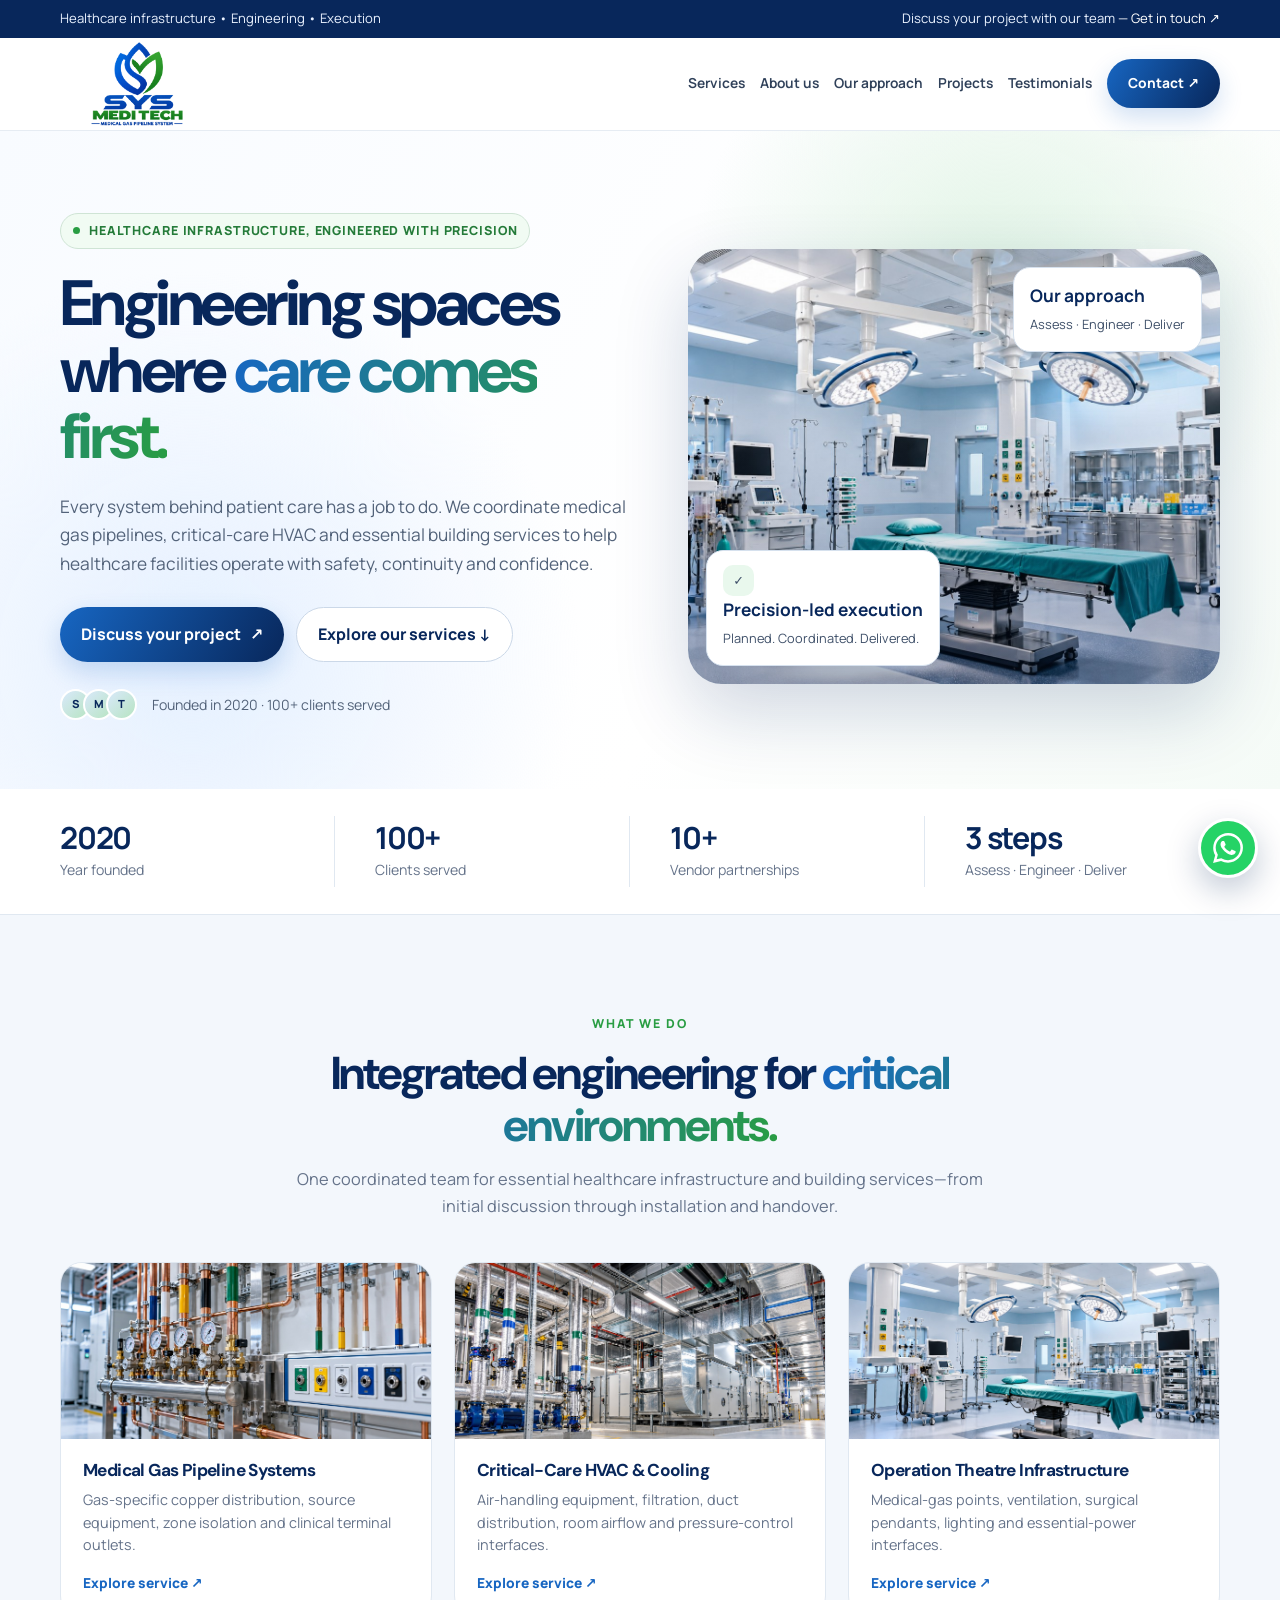
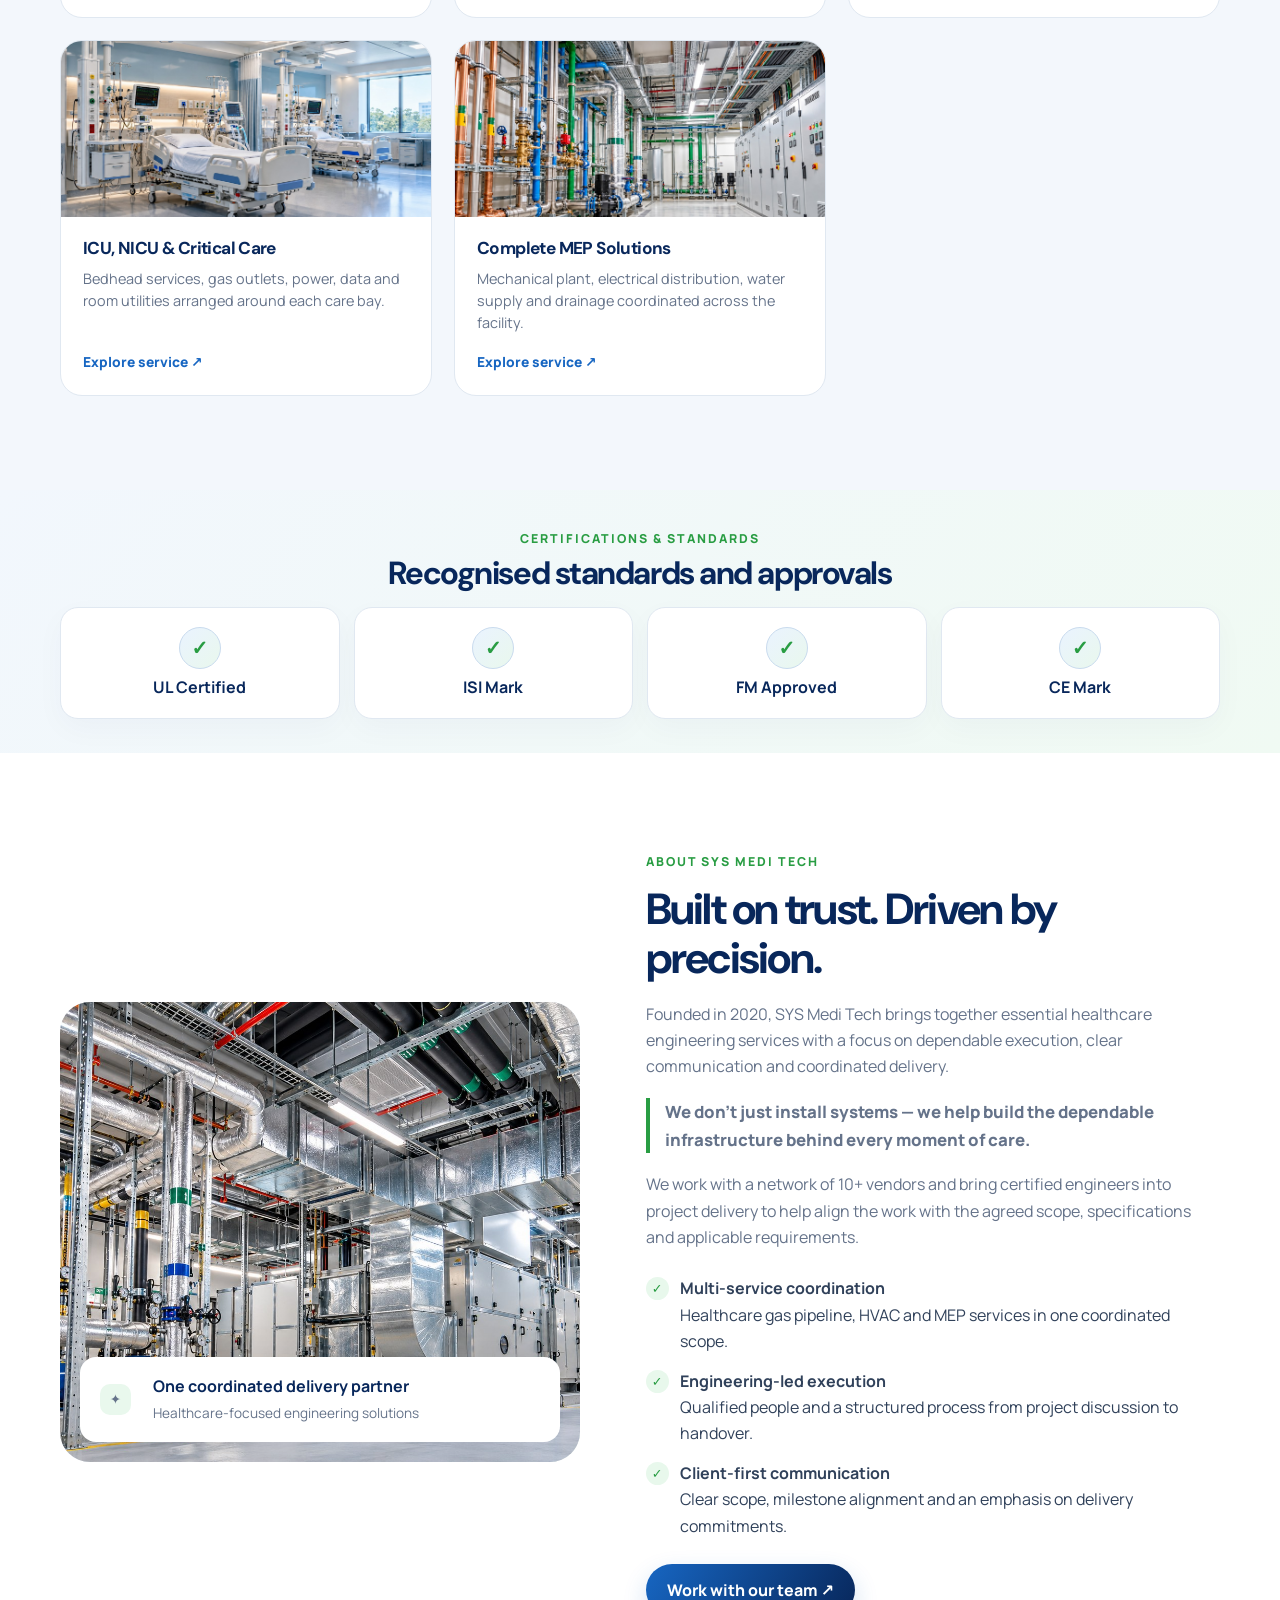
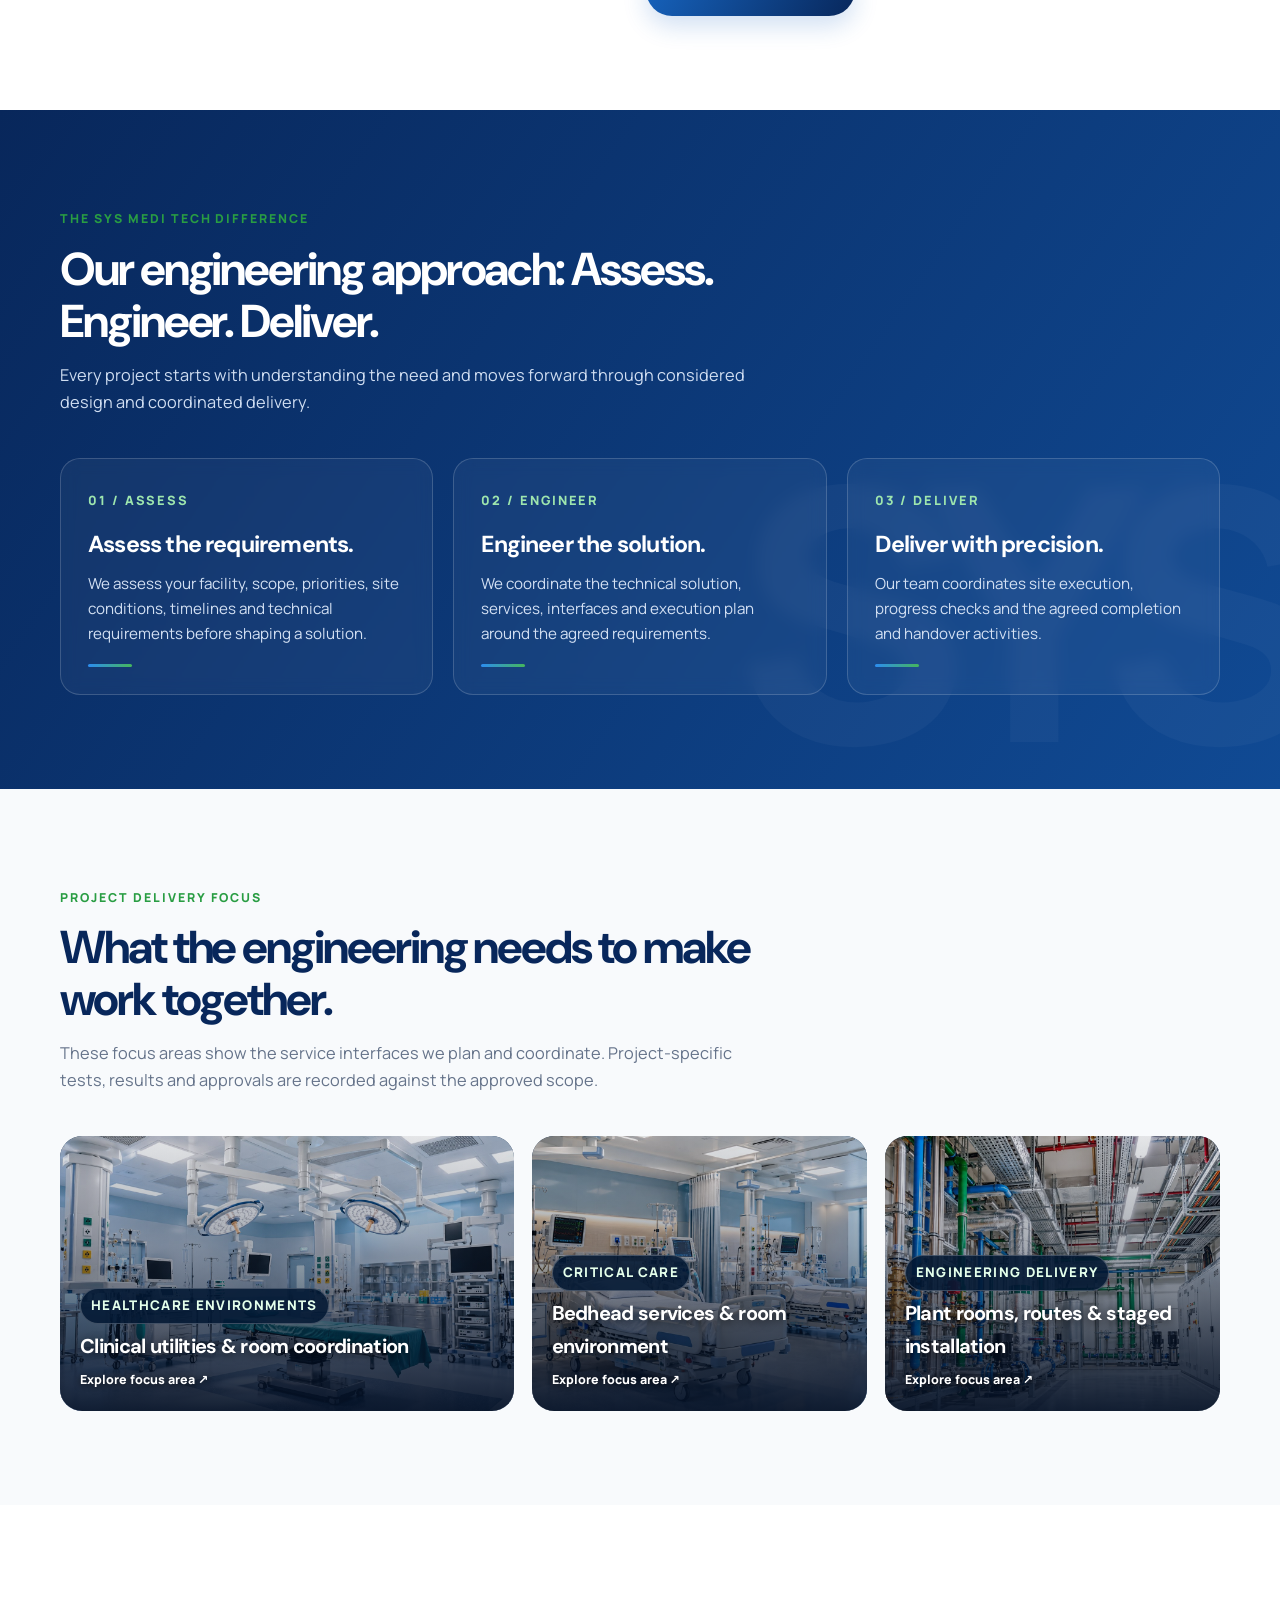
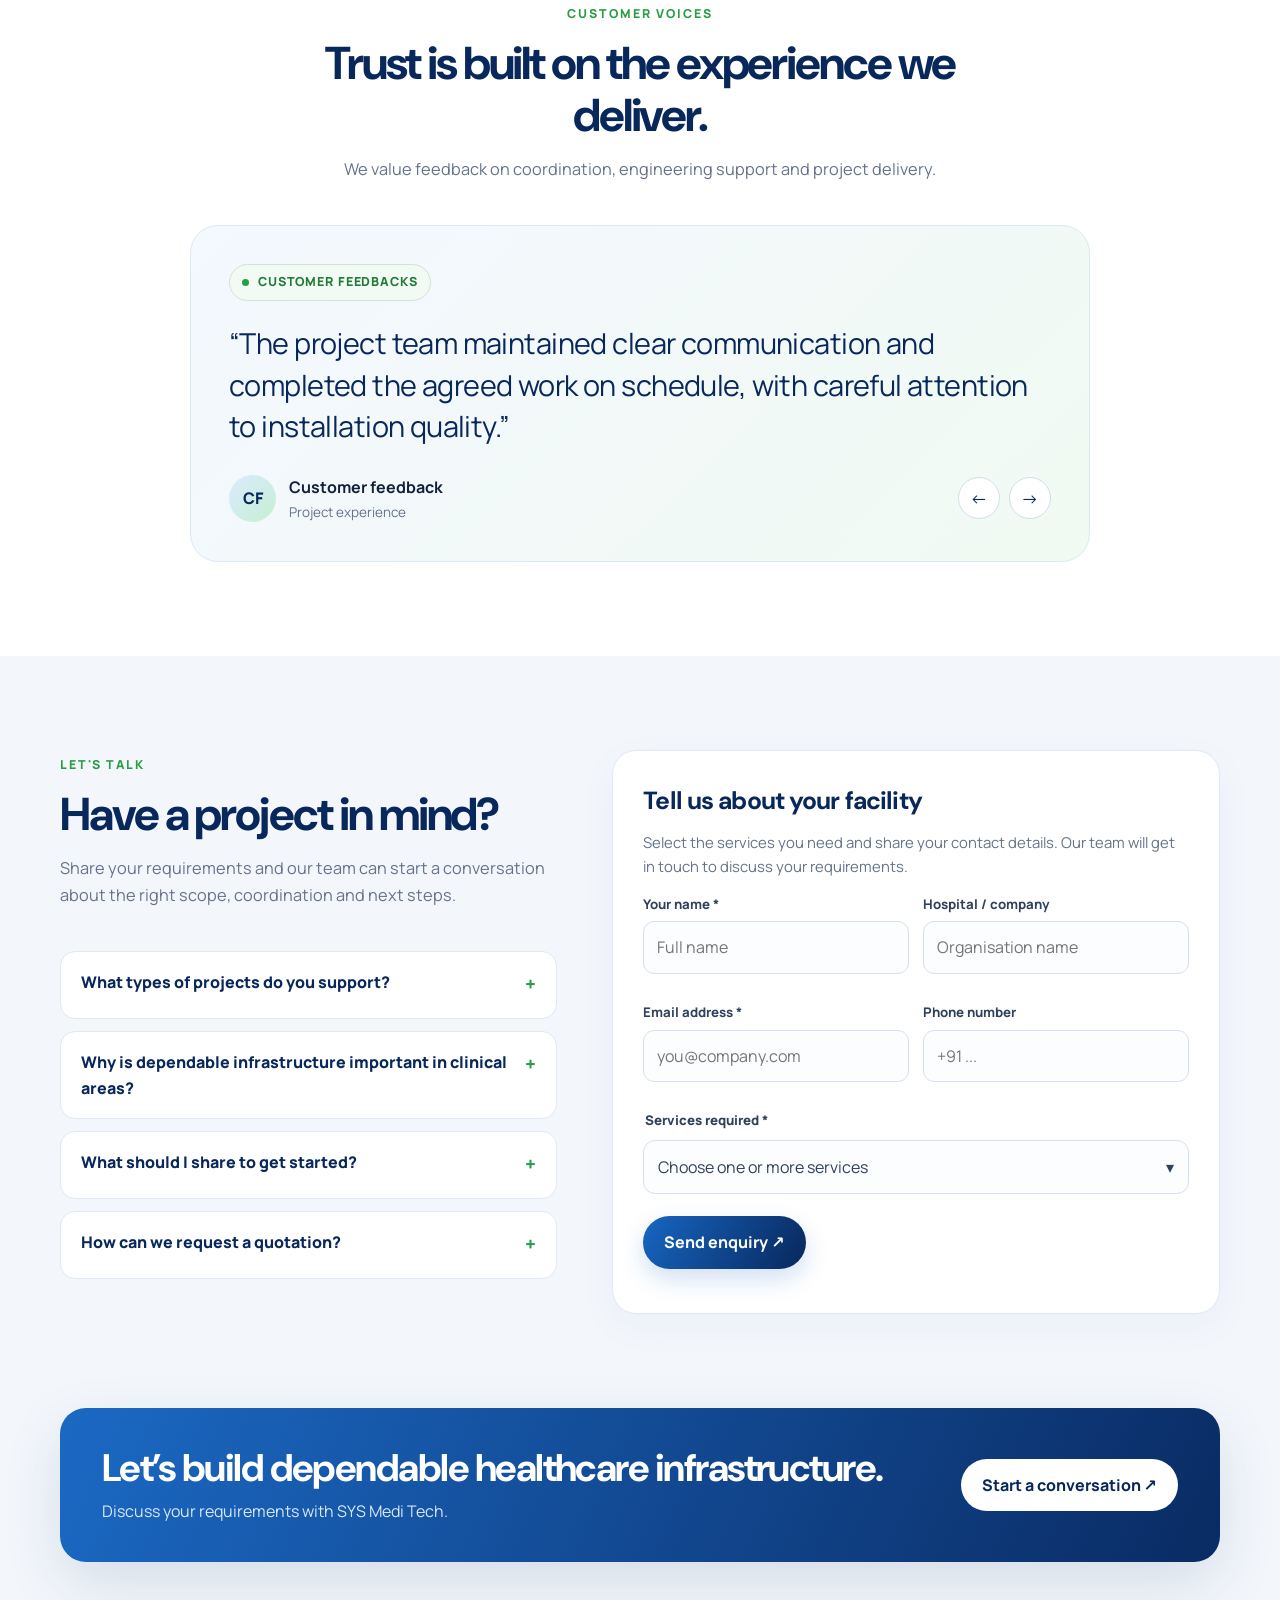
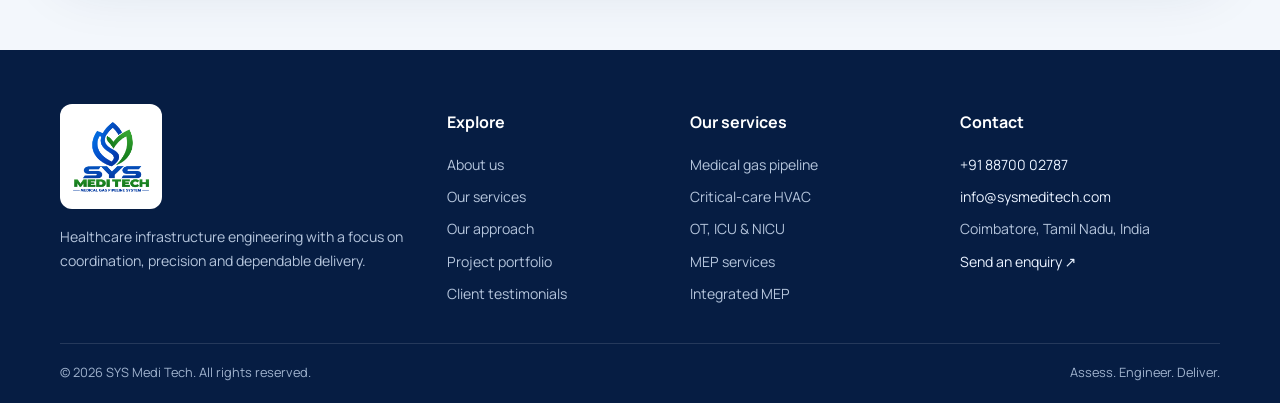
==== commit 0b95c874: "Improve project-image text contrast" ====
--- a/index.html
+++ b/index.html
@@ -194,4 +194,11 @@
 .floating-card{background:#fff;color:#14233d;border:1px solid #d6e1ee}
 .floating-card strong{color:#08275b}
 .floating-card span{color:#3f5069}
+</style>
+<style>
+/* Put the dark photo treatment between the image and the readable project label. */
+.project-card:after{display:none}
+.project-card>a{z-index:auto}
+.project-card>a:after{content:"";position:absolute;inset:0;z-index:1;pointer-events:none;background:linear-gradient(180deg,rgba(5,18,39,.10) 0%,rgba(5,18,39,.35) 40%,rgba(5,18,39,.94) 100%)}
+.project-card .project-label{z-index:2}
 </style>
